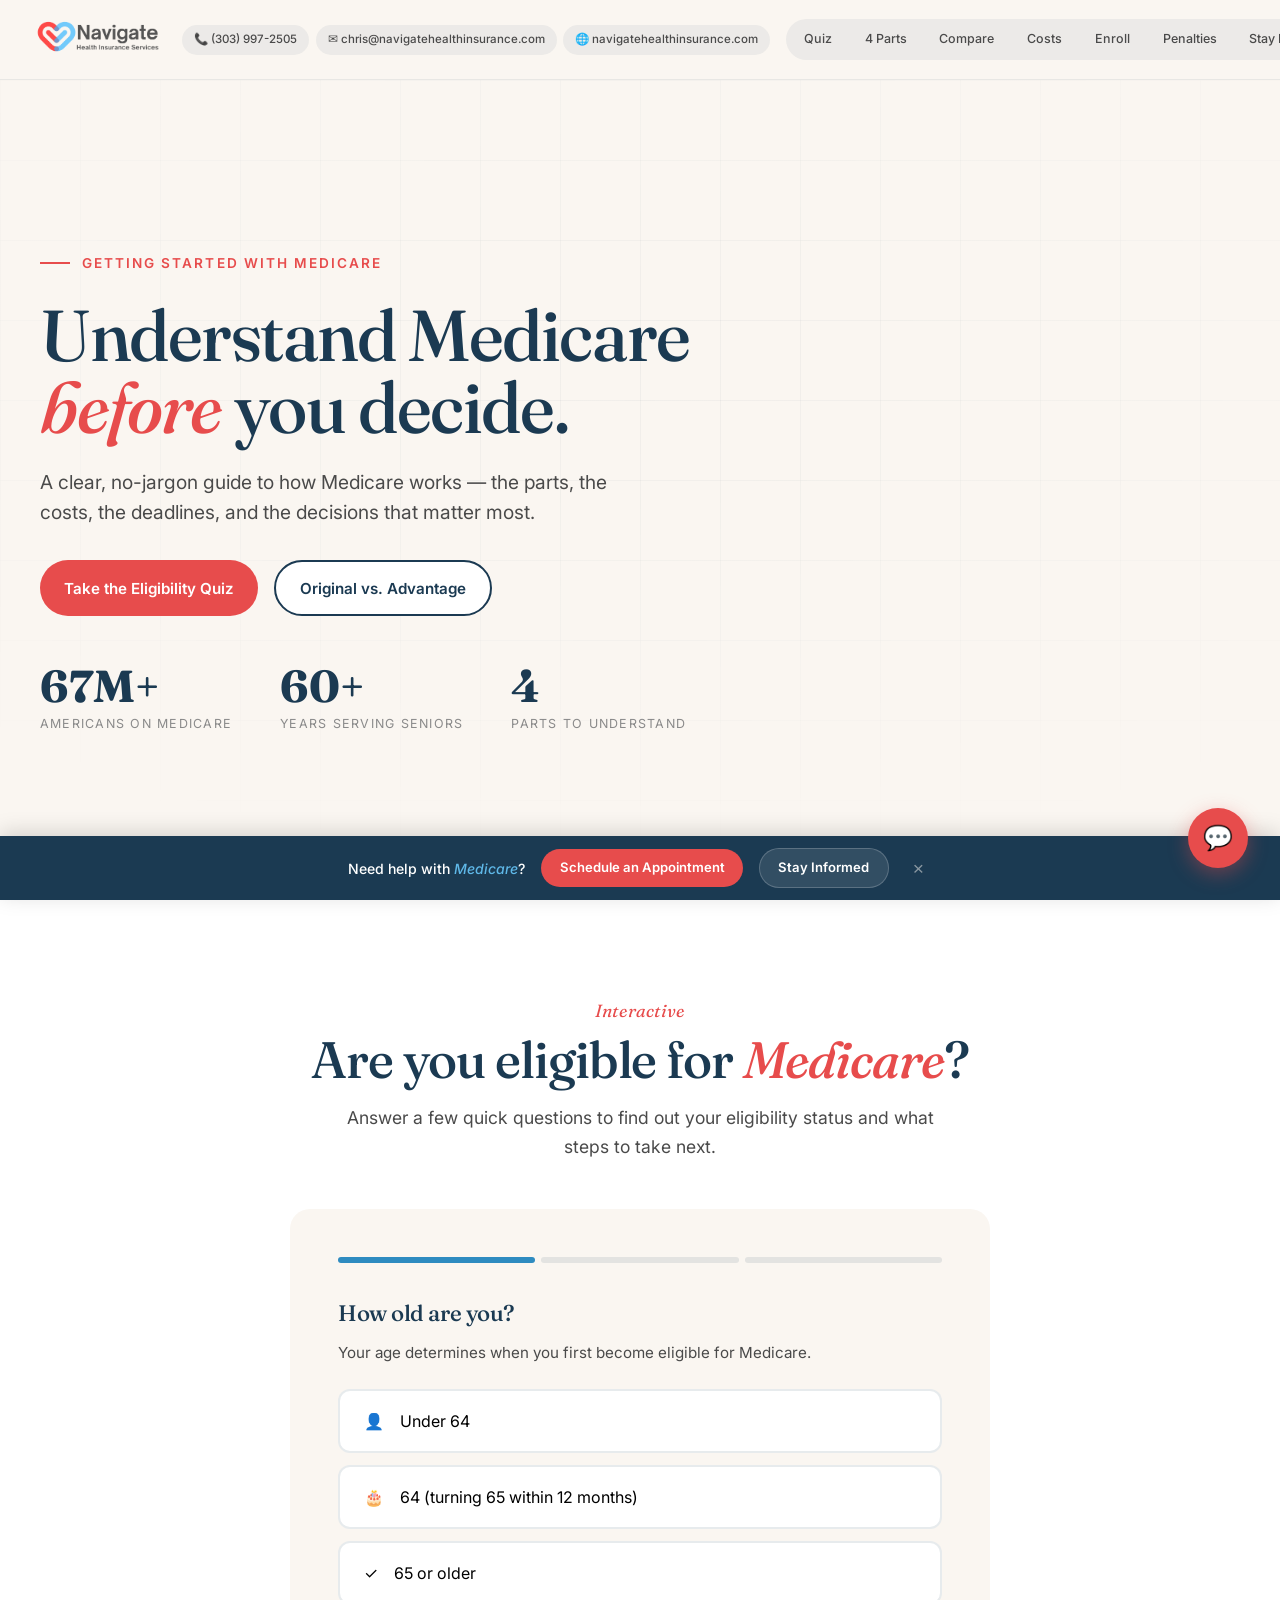
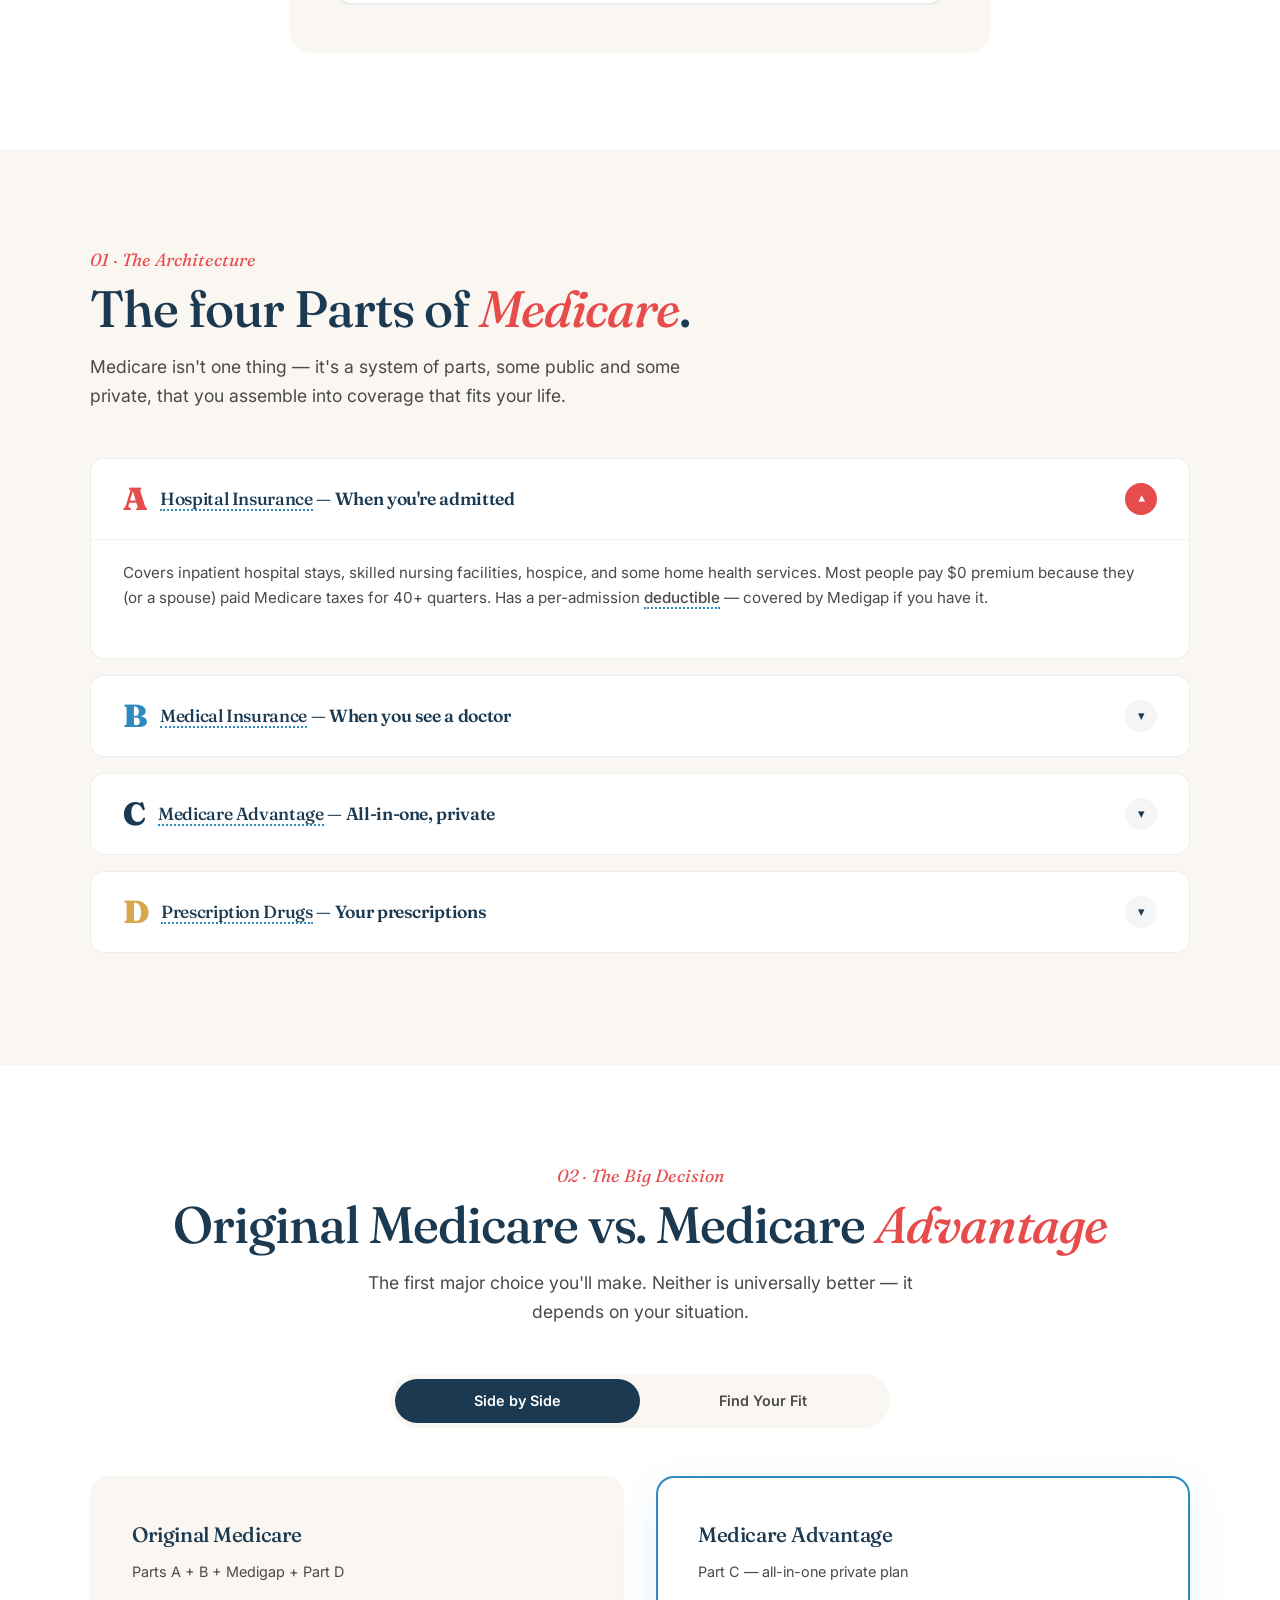
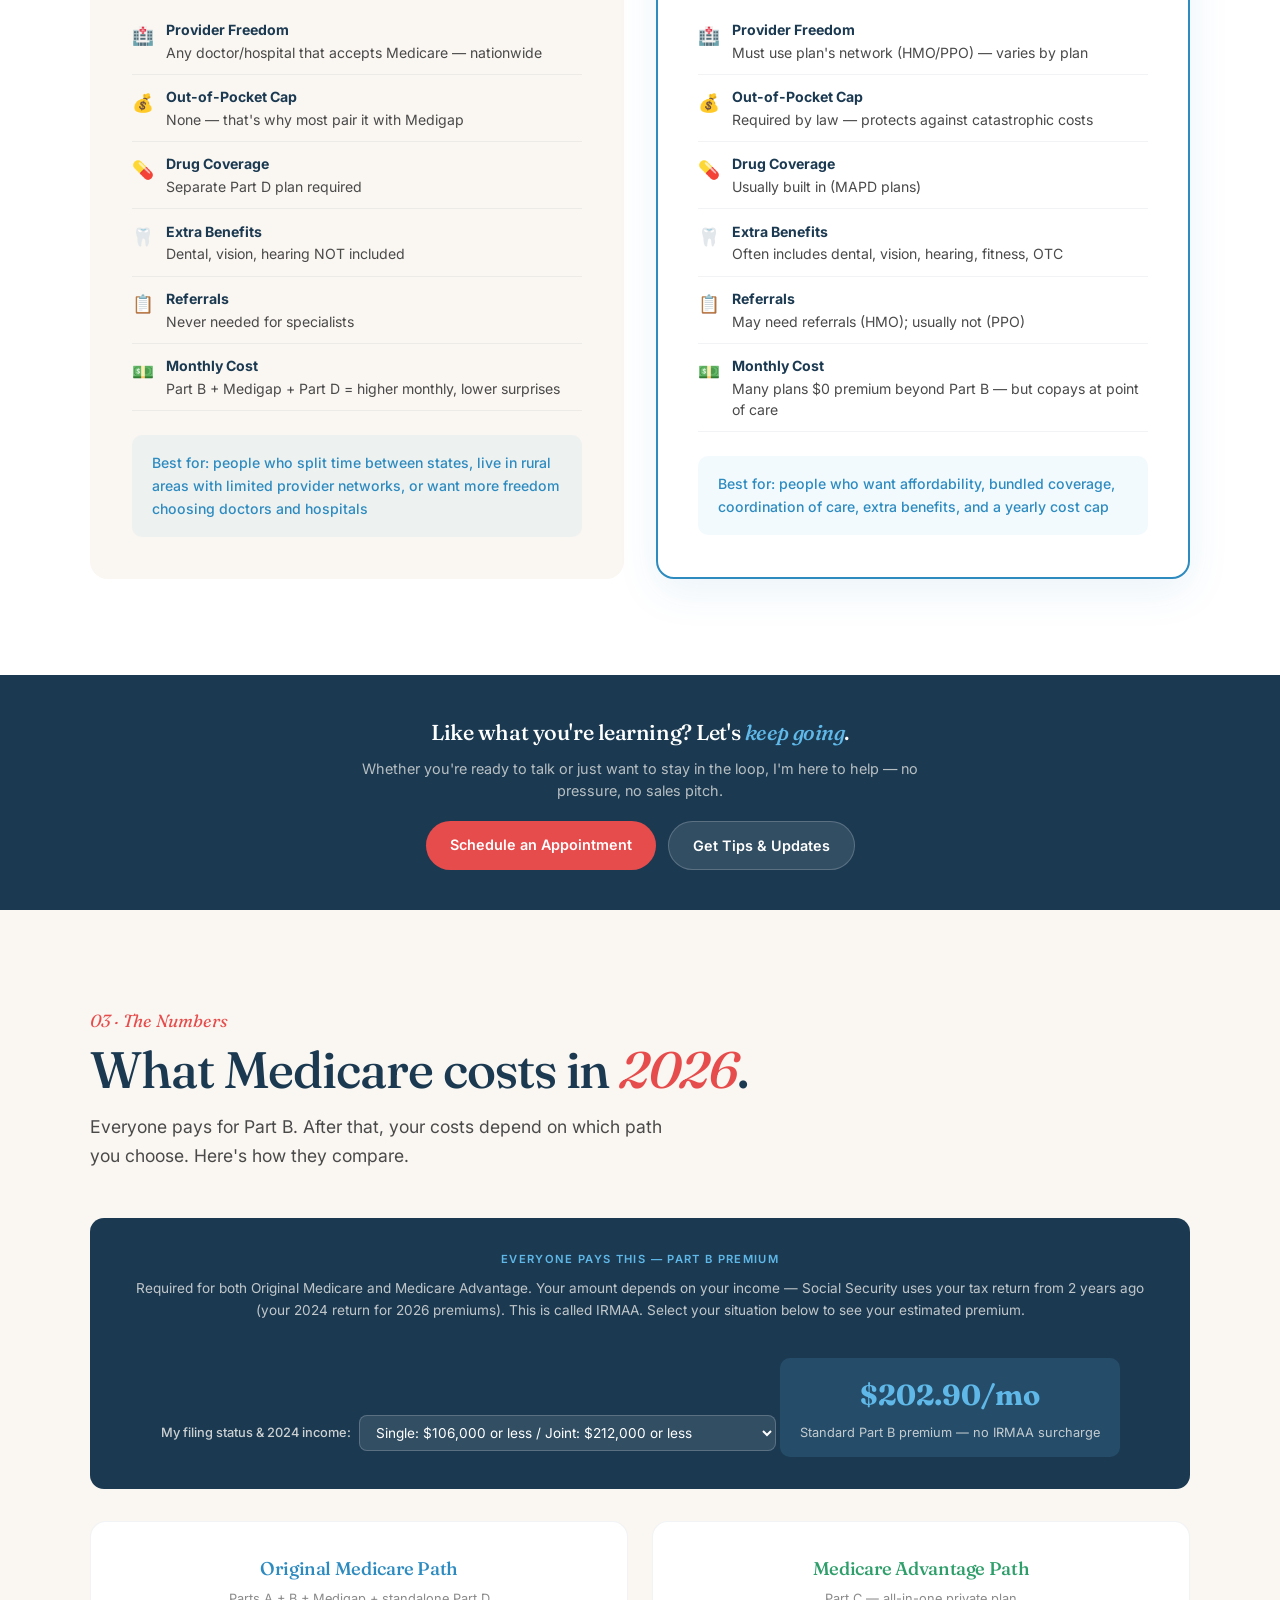
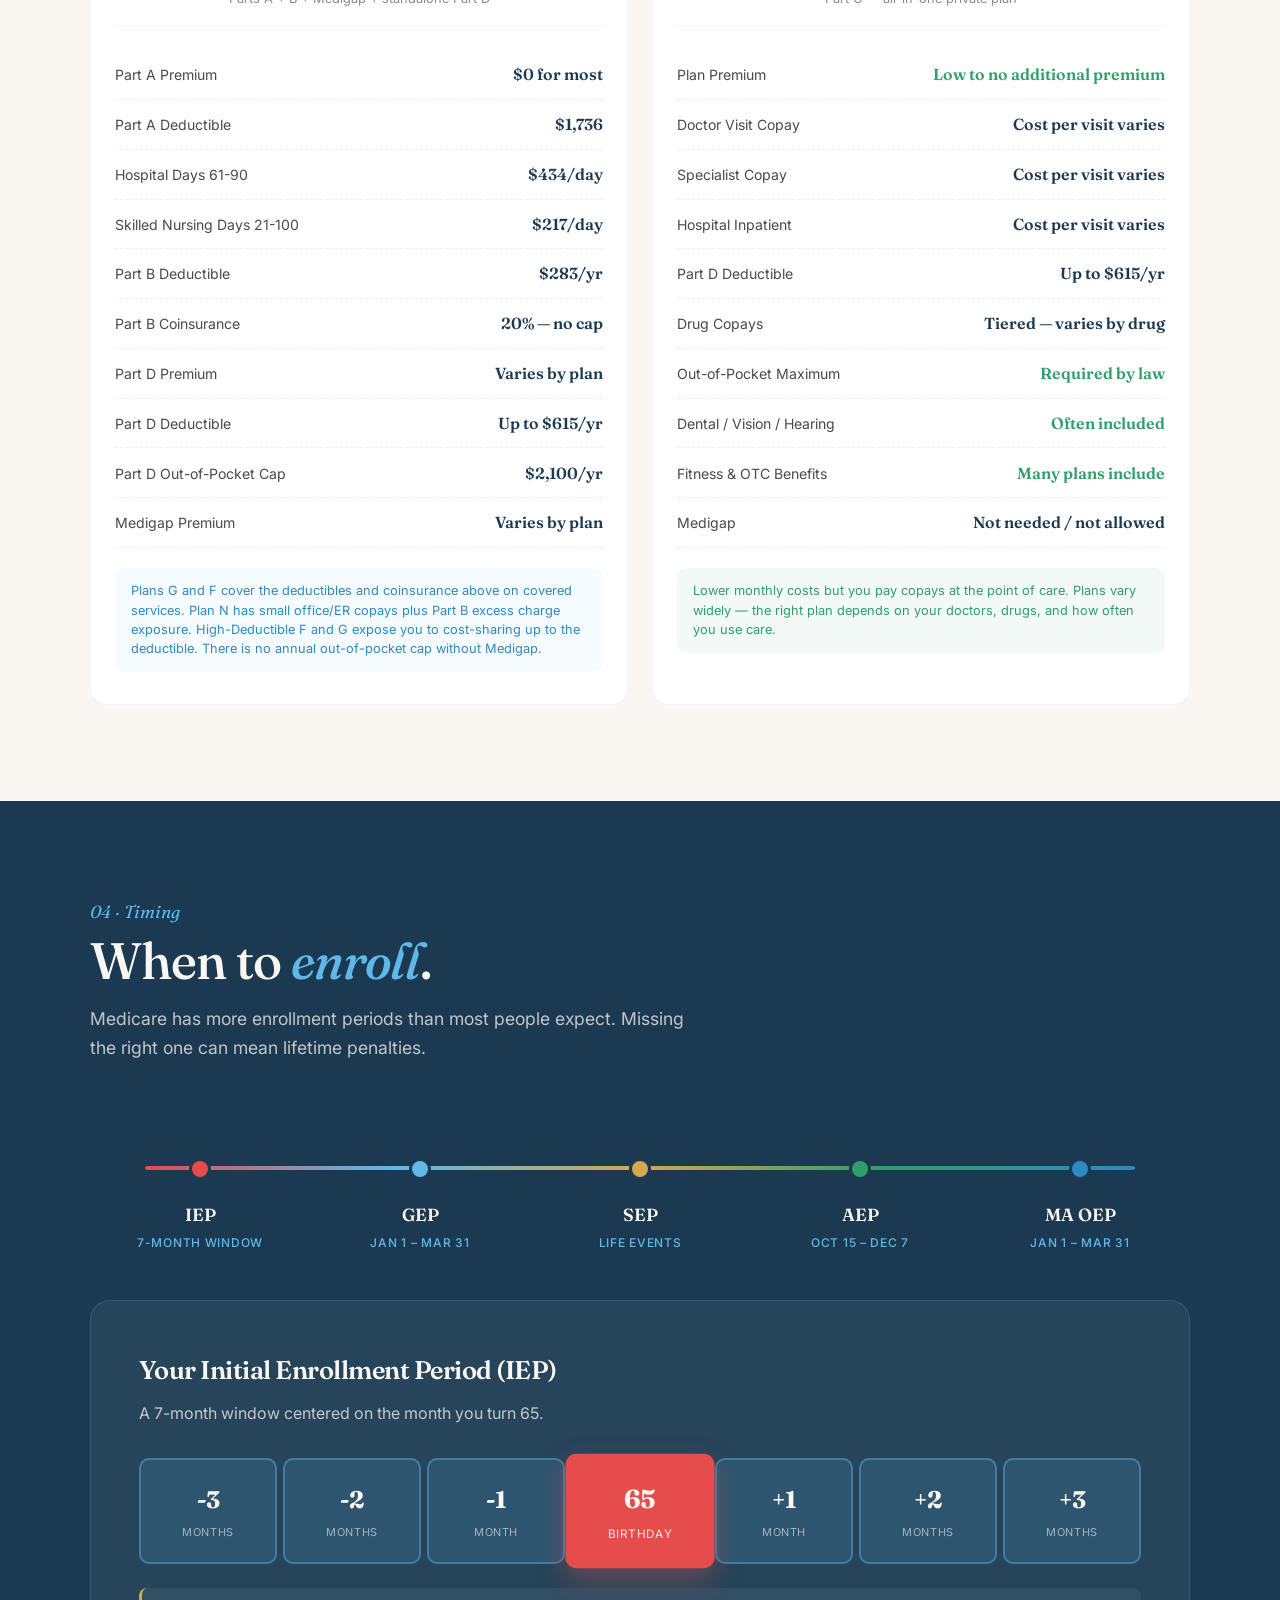
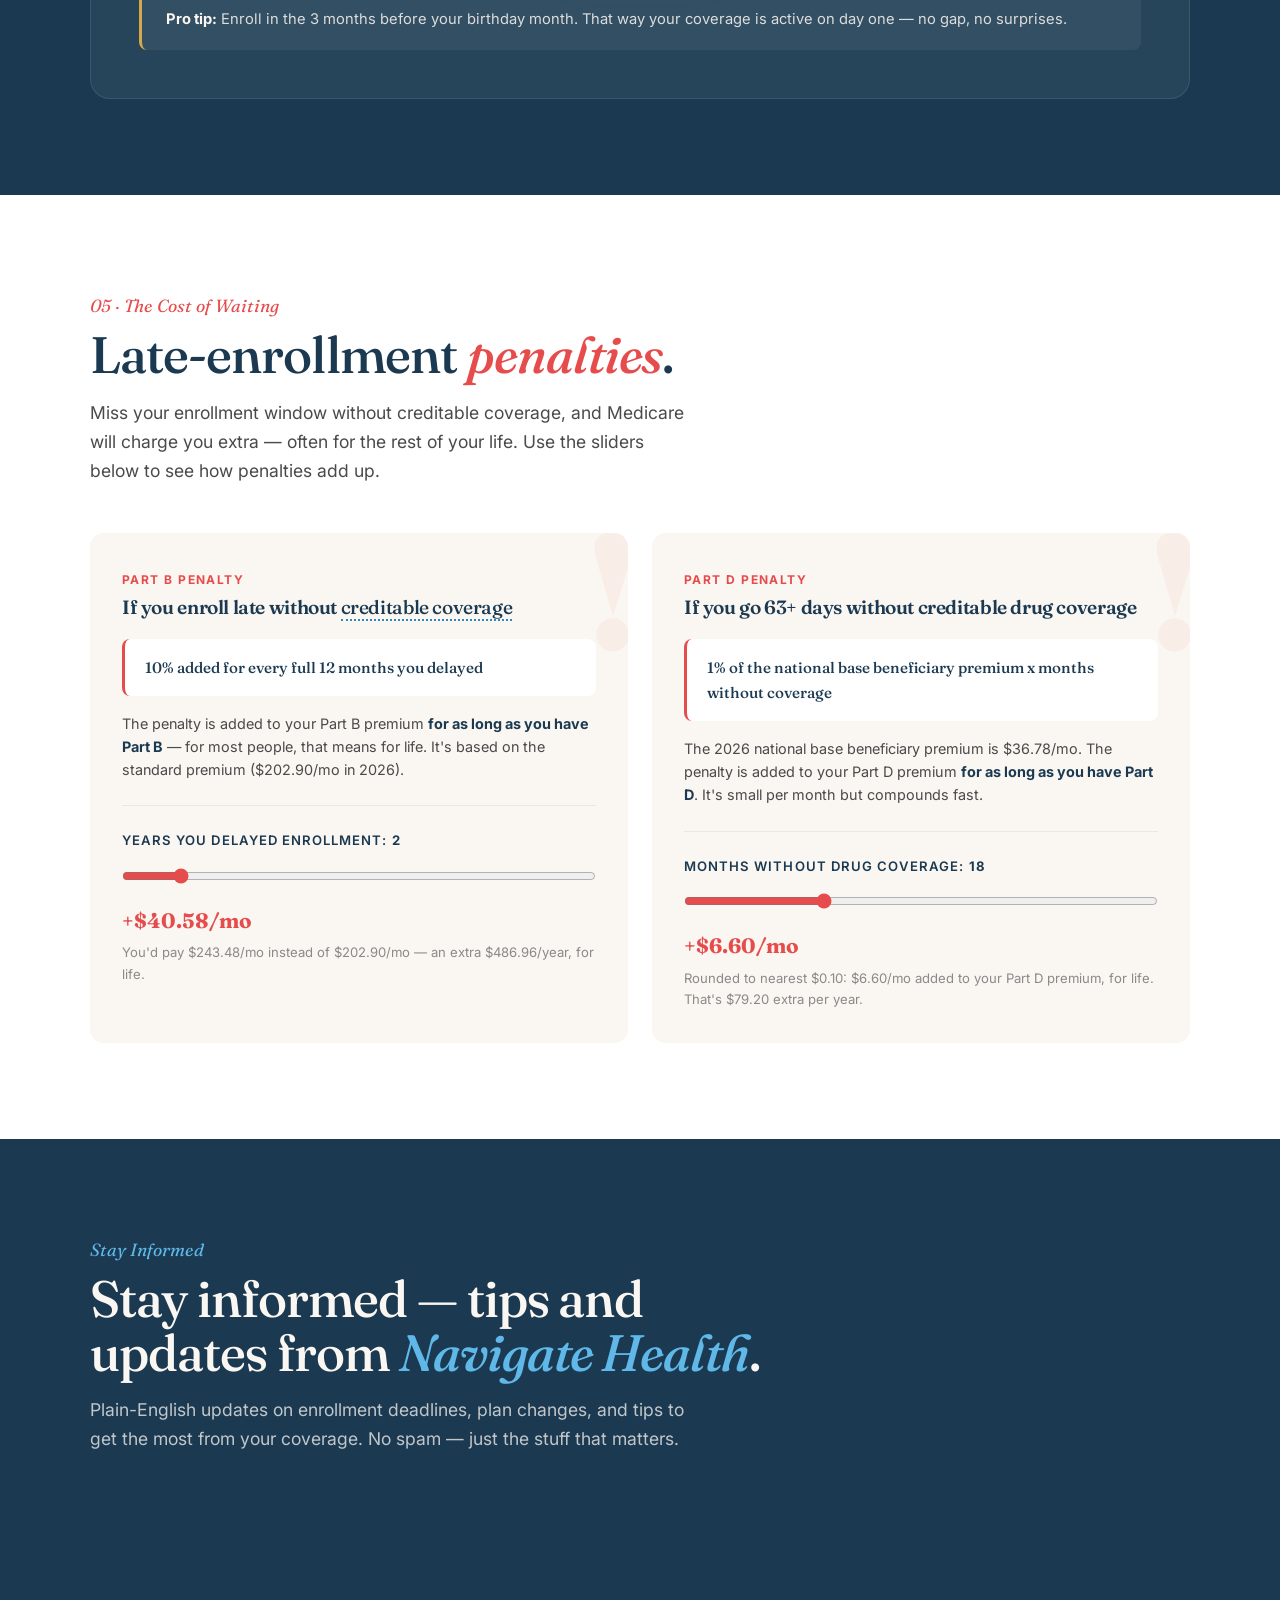
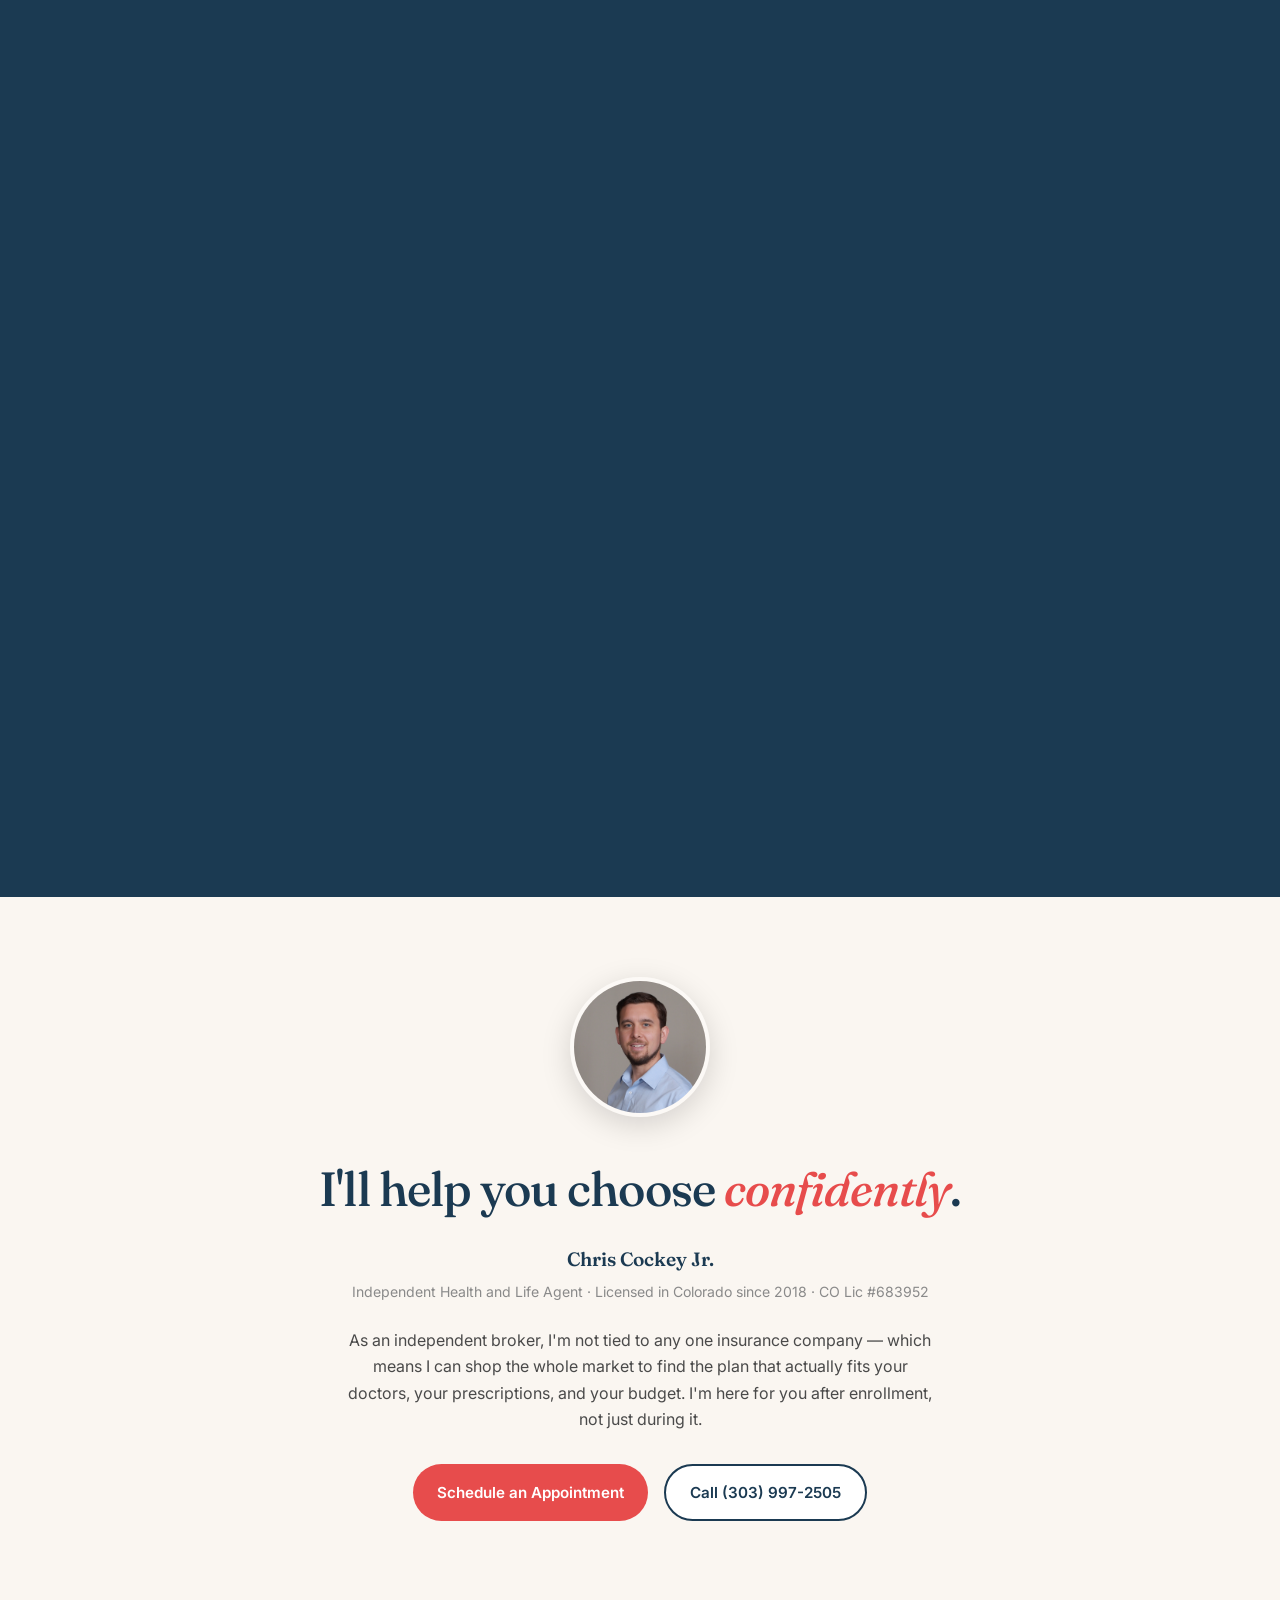
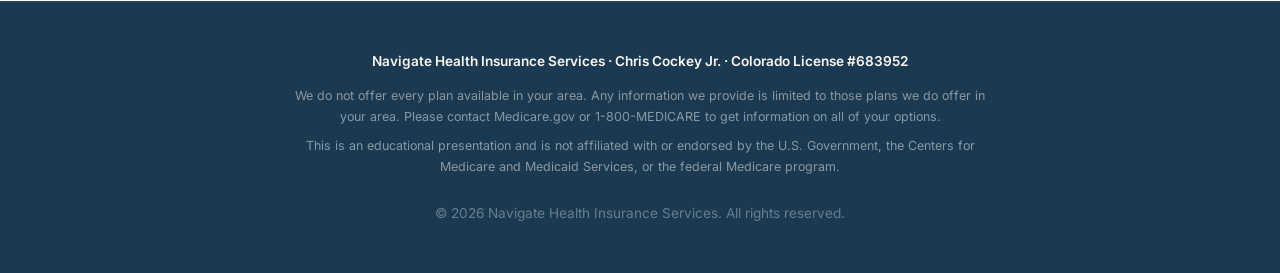
==== getting-started/index.html @ 01a77584 "Add getting started interactive guide spoke page" ====
<!DOCTYPE html>
<html lang="en">
<head>
<meta charset="UTF-8">
<meta name="viewport" content="width=device-width, initial-scale=1.0">
<title>Getting Started with Medicare — Navigate Health Insurance Services</title>
<meta name="description" content="Learn how Medicare works with interactive tools: eligibility quiz, Original Medicare vs. Medicare Advantage comparison, cost calculators, and enrollment timelines. Guidance from a licensed independent agent in Colorado.">
<meta name="keywords" content="Medicare, Medicare Advantage, Medigap, Medicare Supplement, Part A, Part B, Part C, Part D, Medicare eligibility, Medicare enrollment, Medicare costs 2026, IRMAA, Medicare penalty, independent Medicare agent, Colorado Medicare, Navigate Health Insurance Services">
<meta name="author" content="Chris Cockey Jr., Navigate Health Insurance Services">
<meta name="robots" content="index, follow">
<link rel="canonical" href="https://learn.navigatehealthinsurance.com/getting-started/">

<!-- Open Graph (Facebook, LinkedIn) -->
<meta property="og:type" content="website">
<meta property="og:title" content="Getting Started with Medicare — Navigate Health Insurance Services">
<meta property="og:description" content="Interactive Medicare guide with eligibility quiz, cost calculators, and side-by-side plan comparisons. Help from a licensed independent agent.">
<meta property="og:url" content="https://learn.navigatehealthinsurance.com/getting-started/">
<meta property="og:site_name" content="Navigate Health Insurance Services">
<meta property="og:locale" content="en_US">

<!-- Twitter Card -->
<meta name="twitter:card" content="summary_large_image">
<meta name="twitter:title" content="Getting Started with Medicare — Navigate Health Insurance Services">
<meta name="twitter:description" content="Interactive Medicare guide with eligibility quiz, cost calculators, and side-by-side plan comparisons. Help from a licensed independent agent.">

<!-- Structured Data (JSON-LD) -->
<script type="application/ld+json">
{
  "@context": "https://schema.org",
  "@type": "WebPage",
  "name": "Getting Started with Medicare",
  "description": "Interactive Medicare educational guide with eligibility quiz, cost calculators, Original Medicare vs. Medicare Advantage comparison, and enrollment timelines.",
  "url": "https://learn.navigatehealthinsurance.com/getting-started/",
  "publisher": {
    "@type": "InsuranceAgency",
    "name": "Navigate Health Insurance Services",
    "telephone": "+1-303-997-2505",
    "email": "chris@navigatehealthinsurance.com",
    "url": "https://www.navigatehealthinsurance.com",
    "address": {
      "@type": "PostalAddress",
      "addressRegion": "CO",
      "addressCountry": "US"
    },
    "founder": {
      "@type": "Person",
      "name": "Chris Cockey Jr.",
      "jobTitle": "Independent Health and Life Insurance Agent"
    },
    "areaServed": ["Colorado", "California", "Nevada", "Kansas"]
  },
  "mainEntity": {
    "@type": "FAQPage",
    "mainEntity": [
      {
        "@type": "Question",
        "name": "Am I eligible for Medicare?",
        "acceptedAnswer": {
          "@type": "Answer",
          "text": "Most people become eligible for Medicare at age 65. You may qualify earlier if you receive Social Security Disability (SSDI) for 24+ months, or have been diagnosed with End-Stage Renal Disease (ESRD) or ALS."
        }
      },
      {
        "@type": "Question",
        "name": "What is the difference between Original Medicare and Medicare Advantage?",
        "acceptedAnswer": {
          "@type": "Answer",
          "text": "Original Medicare (Parts A and B) is federal health insurance that lets you see any Medicare-accepting provider nationwide. Medicare Advantage (Part C) is a private all-in-one plan that typically includes drug coverage and extras like dental, vision, and hearing, but uses a provider network."
        }
      },
      {
        "@type": "Question",
        "name": "How much does Medicare cost in 2026?",
        "acceptedAnswer": {
          "@type": "Answer",
          "text": "The standard Part B premium is $202.90 per month in 2026, though higher earners pay more due to IRMAA. Part A is free for most people. Medicare Advantage plans often have no additional premium beyond Part B."
        }
      },
      {
        "@type": "Question",
        "name": "When can I enroll in Medicare?",
        "acceptedAnswer": {
          "@type": "Answer",
          "text": "Your Initial Enrollment Period is a 7-month window around your 65th birthday. Other enrollment periods include the General Enrollment Period (January 1-March 31), Special Enrollment Periods triggered by life events, and the Annual Enrollment Period (October 15-December 7)."
        }
      }
    ]
  }
}
</script>
<link rel="preconnect" href="https://fonts.googleapis.com">
<link rel="preconnect" href="https://fonts.gstatic.com" crossorigin>
<link href="https://fonts.googleapis.com/css2?family=Fraunces:ital,opsz,wght@0,9..144,300;0,9..144,500;0,9..144,700;0,9..144,900;1,9..144,500&family=Inter:wght@300;400;500;600;700&display=swap" rel="stylesheet">
<style>
:root {
  --red: #E74C4C;
  --red-deep: #C93838;
  --blue: #5FB8E8;
  --blue-deep: #2E8BC0;
  --navy: #1B3A52;
  --cream: #FAF6F1;
  --paper: #FFFFFF;
  --ink: #1A1A1A;
  --ink-soft: #4A4A4A;
  --ink-faint: #8A8A8A;
  --accent-gold: #D4A84B;
  --grid: rgba(27, 58, 82, 0.08);
  --green: #2E9E6A;
}
* { margin: 0; padding: 0; box-sizing: border-box; }
html { scroll-behavior: smooth; }
body {
  font-family: 'Inter', -apple-system, sans-serif;
  color: var(--ink);
  background: var(--cream);
  line-height: 1.65;
  overflow-x: hidden;
}
h1, h2, h3, h4, .display { font-family: 'Fraunces', Georgia, serif; font-weight: 500; letter-spacing: -0.02em; }

nav {
  position: fixed; top: 0; left: 0; right: 0; z-index: 100;
  padding: 0.75rem 2rem;
  background: rgba(250, 246, 241, 0.95);
  backdrop-filter: blur(12px);
  -webkit-backdrop-filter: blur(12px);
  border-bottom: 1px solid rgba(27, 58, 82, 0.08);
  display: flex; justify-content: space-between; align-items: center;
  gap: 1rem;
}
nav .nav-left { display: flex; align-items: center; gap: 1rem; flex-shrink: 0; }
nav .nav-logo { height: 48px; width: auto; }
nav .nav-contact-info { display: flex; gap: 0.4rem; align-items: center; flex-wrap: wrap; }
nav .nav-contact-link { text-decoration: none; font-size: 0.72rem; color: var(--ink-soft); background: rgba(27,58,82,0.06); padding: 0.35rem 0.75rem; border-radius: 999px; transition: all 0.2s; white-space: nowrap; font-weight: 500; }
nav .nav-contact-link:hover { color: var(--navy); background: rgba(27,58,82,0.12); }
nav .cta-nav {
  background: var(--red); color: white; padding: 0.65rem 1.25rem;
  border-radius: 999px; text-decoration: none; font-weight: 600; font-size: 0.9rem;
  transition: all 0.3s; white-space: nowrap; flex-shrink: 0;
}
nav .cta-nav:hover { background: var(--red-deep); transform: translateY(-1px); box-shadow: 0 8px 20px rgba(231, 76, 76, 0.3); }
nav .pill-menu { display: flex; gap: 0.35rem; background: rgba(27,58,82,0.06); border-radius: 999px; padding: 4px; flex-shrink: 0; }
nav .pill-menu a { padding: 0.4rem 0.85rem; border-radius: 999px; text-decoration: none; font-size: 0.78rem; font-weight: 500; color: var(--ink-soft); transition: all 0.25s; white-space: nowrap; }
nav .pill-menu a:hover { background: rgba(27,58,82,0.08); color: var(--navy); }
nav .pill-menu a.pill-active { background: var(--navy); color: white; }
.copy-toast { position: fixed; top: 80px; left: 50%; transform: translateX(-50%); background: var(--navy); color: white; padding: 0.6rem 1.25rem; border-radius: 999px; font-size: 0.85rem; font-weight: 500; z-index: 200; opacity: 0; transition: opacity 0.3s; pointer-events: none; }
.copy-toast.show { opacity: 1; }
/* Headshot in CTA section */
.cta-headshot { text-align: center; margin-bottom: 1.5rem; }
.cta-headshot img { width: 140px; height: 140px; border-radius: 50%; object-fit: cover; border: 4px solid rgba(255,255,255,0.3); box-shadow: 0 8px 30px rgba(0,0,0,0.15); }
@media (max-width: 900px) {
  nav { flex-wrap: wrap; gap: 0.5rem; padding: 0.6rem 1rem; }
  nav .nav-logo { height: 36px; }
  nav .nav-contact-info { display: none; }
  nav .pill-menu { order: 3; width: 100%; overflow-x: auto; -webkit-overflow-scrolling: touch; scrollbar-width: none; }
  nav .pill-menu::-webkit-scrollbar { display: none; }
  nav .pill-menu a { font-size: 0.72rem; padding: 0.35rem 0.7rem; }
}

.hero {
  min-height: 100vh; padding: 9rem 2rem 4rem;
  position: relative; display: flex; align-items: center;
  background: var(--cream); overflow: hidden;
}
.hero::before {
  content: ''; position: absolute; inset: 0;
  background-image: linear-gradient(var(--grid) 1px, transparent 1px), linear-gradient(90deg, var(--grid) 1px, transparent 1px);
  background-size: 80px 80px; opacity: 0.6;
  mask-image: radial-gradient(ellipse 80% 60% at 50% 40%, black, transparent);
}
.hero-inner { max-width: 1200px; margin: 0 auto; width: 100%; position: relative; z-index: 1; }
.hero-eyebrow {
  display: inline-flex; align-items: center; gap: 0.75rem;
  font-size: 0.85rem; text-transform: uppercase; letter-spacing: 0.15em;
  color: var(--red); font-weight: 600; margin-bottom: 1.5rem;
}
.hero-eyebrow::before { content: ''; display: block; width: 30px; height: 2px; background: var(--red); }
.hero h1 { font-size: clamp(2.5rem, 6vw, 4.5rem); line-height: 1; margin-bottom: 1.5rem; color: var(--navy); }
.hero h1 em { font-style: italic; color: var(--red); font-weight: 500; }
.hero .subtitle { font-size: 1.2rem; color: var(--ink-soft); max-width: 600px; margin-bottom: 2rem; line-height: 1.6; }
.hero-ctas { display: flex; gap: 1rem; flex-wrap: wrap; }
.btn { display: inline-flex; align-items: center; gap: 0.5rem; padding: 0.85rem 1.5rem; border-radius: 999px; text-decoration: none; font-weight: 600; font-size: 0.95rem; transition: all 0.3s; border: none; cursor: pointer; font-family: inherit; }
.btn-primary { background: var(--red); color: white; }
.btn-primary:hover { background: var(--red-deep); transform: translateY(-1px); box-shadow: 0 8px 20px rgba(231, 76, 76, 0.3); }
.btn-secondary { background: white; color: var(--navy); border: 2px solid var(--navy); }
.btn-secondary:hover { background: var(--navy); color: white; }
.hero-stats { display: flex; gap: 3rem; margin-top: 3rem; flex-wrap: wrap; }
.hero-stat { text-align: left; }
.stat-number { font-family: 'Fraunces', serif; font-size: 2.8rem; font-weight: 700; color: var(--navy); line-height: 1; }
.stat-label { font-size: 0.78rem; color: var(--ink-faint); text-transform: uppercase; letter-spacing: 0.1em; margin-top: 0.3rem; }

section { padding: 6rem 2rem; position: relative; }
.container { max-width: 1100px; margin: 0 auto; }
.section-head { margin-bottom: 3rem; max-width: 700px; }
.section-num { font-family: 'Fraunces', serif; font-style: italic; color: var(--red); font-size: 1.1rem; margin-bottom: 0.5rem; display: block; }
.section-title { font-size: clamp(2rem, 4vw, 3.2rem); line-height: 1.05; color: var(--navy); margin-bottom: 1rem; }
.section-title em { color: var(--red); font-style: italic; }
.section-lead { font-size: 1.1rem; color: var(--ink-soft); max-width: 600px; }

.tooltip-term {
  border-bottom: 2px dotted var(--blue-deep); cursor: help; position: relative; font-weight: 500;
}
.tooltip-bubble {
  position: absolute; bottom: calc(100% + 10px); left: 50%;
  transform: translateX(-50%) scale(0.95);
  background: var(--navy); color: white;
  padding: 0.75rem 1rem; border-radius: 10px;
  font-size: 0.85rem; font-weight: 400; line-height: 1.45;
  width: max-content; max-width: 280px;
  opacity: 0; pointer-events: none;
  transition: opacity 0.25s, transform 0.25s;
  z-index: 50; box-shadow: 0 8px 24px rgba(27,58,82,0.25);
}
.tooltip-term:hover .tooltip-bubble,
.tooltip-term:focus .tooltip-bubble { opacity: 1; transform: translateX(-50%) scale(1); }

.quiz-section { background: white; }
.quiz-card {
  background: var(--cream); border-radius: 20px; padding: 3rem;
  max-width: 700px; margin: 0 auto;
}
.quiz-progress { display: flex; gap: 6px; margin-bottom: 2rem; }
.quiz-progress .dot { flex: 1; height: 6px; border-radius: 3px; background: rgba(27,58,82,0.1); transition: background 0.4s; }
.quiz-progress .dot.active { background: var(--blue-deep); }
.quiz-progress .dot.done { background: var(--green); }
.quiz-step { display: none; }
.quiz-step.active { display: block; }
.quiz-question { margin-bottom: 1.5rem; }
.quiz-question h3 { font-size: 1.4rem; color: var(--navy); margin-bottom: 0.5rem; }
.quiz-question p { color: var(--ink-soft); font-size: 0.95rem; }
.quiz-options { display: flex; flex-direction: column; gap: 0.75rem; }
.quiz-option {
  background: white; border: 2px solid rgba(27,58,82,0.1);
  border-radius: 12px; padding: 1.25rem 1.5rem;
  cursor: pointer; transition: all 0.25s;
  font-size: 1rem; text-align: left;
  display: flex; align-items: center; gap: 1rem;
  font-family: inherit;
}
.quiz-option:hover { border-color: var(--blue-deep); background: rgba(95,184,232,0.05); }
.quiz-option.selected { border-color: var(--blue-deep); background: rgba(95,184,232,0.12); font-weight: 600; }
.quiz-result { display: none; text-align: center; padding: 2rem 0; }
.quiz-result.visible { display: block; }
.quiz-result h3 { font-size: 1.5rem; color: var(--navy); margin-bottom: 1rem; }
.result-badge { display: inline-block; background: rgba(46,158,106,0.12); color: var(--green); padding: 0.5rem 1.25rem; border-radius: 999px; font-weight: 600; font-size: 0.95rem; margin-bottom: 1.5rem; }
.quiz-result p { color: var(--ink-soft); font-size: 1rem; line-height: 1.6; margin-bottom: 1.5rem; max-width: 520px; margin-left: auto; margin-right: auto; }
.quiz-result .hero-ctas { justify-content: center; }

.parts-section { background: var(--cream); }
.accordion-item { background: white; border-radius: 14px; border: 1px solid rgba(27,58,82,0.08); margin-bottom: 1rem; overflow: hidden; transition: box-shadow 0.3s; }
.accordion-item:hover { box-shadow: 0 4px 16px rgba(27,58,82,0.06); }
.accordion-header { padding: 1.5rem 2rem; cursor: pointer; display: flex; justify-content: space-between; align-items: center; gap: 1rem; user-select: none; }
.accordion-left { display: flex; align-items: center; gap: 0.75rem; }
.accordion-badge { font-family: 'Fraunces', serif; font-weight: 900; font-size: 2rem; line-height: 1; }
.accordion-badge.a-color { color: var(--red); }
.accordion-badge.b-color { color: var(--blue-deep); }
.accordion-badge.c-color { color: var(--navy); }
.accordion-badge.d-color { color: var(--accent-gold); }
.accordion-header h3 { font-size: 1.1rem; color: var(--navy); font-weight: 600; margin: 0; }
.accordion-chevron { width: 2rem; height: 2rem; border-radius: 50%; background: rgba(27,58,82,0.05); display: flex; align-items: center; justify-content: center; transition: transform 0.35s, background 0.3s; flex-shrink: 0; font-size: 0.8rem; color: var(--navy); }
.accordion-item.open .accordion-chevron { transform: rotate(180deg); background: var(--red); color: white; }
.accordion-content { max-height: 0; overflow: hidden; transition: max-height 0.45s cubic-bezier(0.4, 0, 0.2, 1); }
.accordion-item.open .accordion-content { max-height: 600px; }
.accordion-inner { padding: 0 2rem 2rem; border-top: 1px solid rgba(27,58,82,0.06); padding-top: 1.25rem; }
.accordion-inner p { color: var(--ink-soft); margin-bottom: 1rem; font-size: 0.95rem; }
.accordion-inner ul { list-style: none; }
.accordion-inner li { font-size: 0.92rem; color: var(--ink-soft); padding: 0.4rem 0 0.4rem 1.5rem; position: relative; line-height: 1.55; }
.accordion-inner li::before { content: '\2192'; position: absolute; left: 0; top: 0.4rem; color: var(--red); font-weight: 600; }

.comparison-section { background: white; }
.comparison-tabs { display: flex; background: var(--cream); border-radius: 999px; padding: 5px; max-width: 500px; margin: 0 auto 3rem; }
.comparison-tabs button { flex: 1; padding: 0.85rem 1.25rem; border: none; border-radius: 999px; background: transparent; cursor: pointer; font-weight: 600; font-size: 0.9rem; color: var(--ink-soft); transition: all 0.3s; font-family: inherit; }
.comparison-tabs button.active { background: var(--navy); color: white; }
.comparison-grid { display: grid; grid-template-columns: 1fr 1fr; gap: 2rem; }
.comp-card { background: var(--cream); border-radius: 18px; padding: 2.5rem; border: 2px solid transparent; transition: all 0.3s; }
.comp-card.highlight { border-color: var(--blue-deep); background: white; box-shadow: 0 12px 40px rgba(46,139,192,0.1); }
.comp-card h3 { font-size: 1.3rem; color: var(--navy); margin-bottom: 0.5rem; }
.comp-card .subtitle { color: var(--ink-soft); margin-bottom: 1.5rem; font-size: 0.9rem; }
.comp-feature { display: flex; align-items: flex-start; gap: 0.75rem; padding: 0.7rem 0; border-bottom: 1px solid rgba(27,58,82,0.06); }
.comp-feature:last-of-type { border-bottom: none; }
.comp-feature .icon { font-size: 1.1rem; flex-shrink: 0; margin-top: 0.1rem; }
.comp-feature .text { font-size: 0.88rem; color: var(--ink-soft); line-height: 1.5; }
.comp-feature .text strong { color: var(--navy); display: block; margin-bottom: 0.1rem; }
.comp-card .best-for { margin-top: 1.5rem; padding: 1rem 1.25rem; background: rgba(95,184,232,0.08); border-radius: 10px; font-size: 0.88rem; color: var(--blue-deep); font-weight: 500; }

/* Chooser Tool */
.chooser-card { background: white; border-radius: 18px; padding: 2.5rem 2rem; border: 1px solid rgba(27,58,82,0.08); max-width: 700px; margin: 0 auto; }
.chooser-card h3 { font-family: 'Fraunces', serif; font-size: 1.4rem; color: var(--navy); margin-bottom: 0.35rem; text-align: center; }
.chooser-card .chooser-subtitle { text-align: center; color: var(--ink-faint); font-size: 0.9rem; margin-bottom: 2rem; }
.chooser-q { margin-bottom: 1.5rem; }
.chooser-q-label { font-weight: 600; color: var(--navy); font-size: 0.95rem; margin-bottom: 0.65rem; }
.chooser-options { display: flex; gap: 0.75rem; }
.chooser-btn { flex: 1; padding: 0.85rem 1rem; border: 2px solid rgba(27,58,82,0.12); border-radius: 12px; background: white; cursor: pointer; font-family: inherit; font-size: 0.85rem; font-weight: 500; color: var(--ink-soft); transition: all 0.25s; text-align: center; line-height: 1.35; }
.chooser-btn:hover { border-color: var(--blue); background: rgba(95,184,232,0.04); }
.chooser-btn.sel-original { border-color: var(--blue-deep); background: rgba(95,184,232,0.1); color: var(--blue-deep); }
.chooser-btn.sel-advantage { border-color: var(--green); background: rgba(46,158,106,0.08); color: var(--green); }
.chooser-btn.sel-either { border-color: var(--accent-gold); background: rgba(212,168,75,0.08); color: #9A7A28; }
.chooser-scoreboard { display: flex; justify-content: center; gap: 2rem; margin: 2rem 0 1.25rem; padding: 1.25rem; background: var(--cream); border-radius: 14px; }
.score-col { text-align: center; }
.score-col .score-label { font-size: 0.7rem; text-transform: uppercase; letter-spacing: 0.1em; color: var(--ink-faint); font-weight: 600; margin-bottom: 0.25rem; }
.score-col .score-num { font-family: 'Fraunces', serif; font-size: 1.8rem; font-weight: 700; line-height: 1; }
.score-col .score-num.orig-color { color: var(--blue-deep); }
.score-col .score-num.adv-color { color: var(--green); }
.chooser-result { text-align: center; padding: 1.25rem; border-radius: 14px; font-weight: 500; font-size: 0.95rem; line-height: 1.5; display: none; }
.chooser-result.visible { display: block; }
.chooser-result.lean-original { background: rgba(95,184,232,0.1); color: var(--blue-deep); }
.chooser-result.lean-advantage { background: rgba(46,158,106,0.08); color: var(--green); }
.chooser-result.lean-toss { background: rgba(212,168,75,0.1); color: #9A7A28; }
.chooser-reset { display: block; margin: 1.25rem auto 0; padding: 0.65rem 1.5rem; border: none; border-radius: 999px; background: var(--cream); color: var(--ink-soft); font-weight: 600; font-size: 0.85rem; cursor: pointer; font-family: inherit; transition: background 0.2s; }
.chooser-reset:hover { background: rgba(27,58,82,0.1); }
@media (max-width: 600px) {
  .chooser-options { flex-direction: column; }
  .chooser-scoreboard { gap: 1.25rem; }
  .chooser-card { padding: 1.75rem 1.25rem; }
}

.costs-section { background: var(--cream); }
/* Shared cost banner */
.cost-shared { background: var(--navy); border-radius: 14px; padding: 2rem 2rem; margin-bottom: 2rem; text-align: center; color: white; }
.cost-shared .shared-label { font-size: 0.7rem; text-transform: uppercase; letter-spacing: 0.12em; color: var(--blue); font-weight: 600; margin-bottom: 0.5rem; }
.cost-shared .shared-value { font-family: 'Fraunces', serif; font-size: 2.4rem; font-weight: 700; line-height: 1; margin-bottom: 0.4rem; }
.cost-shared .shared-detail { font-size: 0.85rem; color: rgba(250,246,241,0.75); margin-bottom: 1.25rem; }
.irmaa-calc { display: inline-flex; flex-wrap: wrap; gap: 0.5rem; justify-content: center; align-items: center; margin-top: 0.75rem; }
.irmaa-calc label { font-size: 0.8rem; color: rgba(250,246,241,0.8); font-weight: 500; }
.irmaa-calc select { padding: 0.5rem 0.75rem; border-radius: 8px; border: 1px solid rgba(255,255,255,0.2); background: rgba(255,255,255,0.1); color: white; font-size: 0.85rem; font-family: inherit; cursor: pointer; appearance: auto; }
.irmaa-calc select option { background: var(--navy); color: white; }
.irmaa-result { margin-top: 1rem; padding: 0.85rem 1.25rem; border-radius: 10px; background: rgba(95,184,232,0.15); display: inline-block; }
.irmaa-result .irmaa-amount { font-family: 'Fraunces', serif; font-size: 1.8rem; font-weight: 700; color: var(--blue); }
.irmaa-result .irmaa-desc { font-size: 0.8rem; color: rgba(250,246,241,0.75); margin-top: 0.2rem; }
/* Two-path cost columns */
.cost-paths { display: grid; grid-template-columns: 1fr 1fr; gap: 1.5rem; margin-top: 1.5rem; }
.cost-path { background: white; border-radius: 16px; padding: 2rem 1.5rem; border: 1px solid rgba(27,58,82,0.06); }
.cost-path-header { text-align: center; margin-bottom: 1.5rem; padding-bottom: 1rem; border-bottom: 1px solid rgba(27,58,82,0.06); }
.cost-path-header h3 { font-family: 'Fraunces', serif; font-size: 1.15rem; color: var(--navy); margin-bottom: 0.25rem; }
.cost-path-header .path-subtitle { font-size: 0.8rem; color: var(--ink-faint); }
.cost-line { display: flex; justify-content: space-between; align-items: baseline; padding: 0.7rem 0; border-bottom: 1px dashed rgba(27,58,82,0.08); }
.cost-line:last-child { border-bottom: none; }
.cost-line .cl-name { font-size: 0.88rem; color: var(--ink-soft); }
.cost-line .cl-value { font-family: 'Fraunces', serif; font-weight: 600; font-size: 1rem; color: var(--navy); white-space: nowrap; }
.cost-line .cl-value.green { color: var(--green); }
.cost-path-note { margin-top: 1.25rem; padding: 0.85rem 1rem; background: rgba(95,184,232,0.06); border-radius: 10px; font-size: 0.8rem; color: var(--blue-deep); line-height: 1.5; }
.cost-path.path-advantage .cost-path-note { background: rgba(46,158,106,0.06); color: var(--green); }
.cost-path.path-advantage .cost-path-header h3 { color: var(--green); }
.cost-path.path-original .cost-path-header h3 { color: var(--blue-deep); }

.timeline-section { background: var(--navy); color: var(--cream); }
.timeline-section .section-num { color: var(--blue); }
.timeline-section .section-title { color: var(--cream); }
.timeline-section .section-title em { color: var(--blue); }
.timeline-section .section-lead { color: rgba(250,246,241,0.75); }
.enrollment-timeline {
  display: flex; justify-content: space-between; align-items: flex-start;
  position: relative; margin-top: 3rem; padding: 3rem 0 0;
}
.enrollment-timeline::before {
  content: ''; position: absolute; top: 3.5rem;
  left: 5%; right: 5%; height: 4px;
  background: linear-gradient(90deg, var(--red), var(--blue), var(--accent-gold), var(--green), var(--blue-deep));
  border-radius: 2px;
}
.ep-node {
  position: relative; text-align: center; flex: 1;
  padding: 0 0.75rem; cursor: pointer; z-index: 2;
}
.ep-dot {
  width: 22px; height: 22px; border-radius: 50%;
  margin: 0 auto 1.25rem; position: relative;
  border: 3px solid var(--navy);
  transition: transform 0.3s, box-shadow 0.3s;
}
.ep-node:nth-child(1) .ep-dot { background: var(--red); }
.ep-node:nth-child(2) .ep-dot { background: var(--blue); }
.ep-node:nth-child(3) .ep-dot { background: var(--accent-gold); }
.ep-node:nth-child(4) .ep-dot { background: var(--green); }
.ep-node:nth-child(5) .ep-dot { background: var(--blue-deep); }
.ep-node:hover .ep-dot { transform: scale(1.4); box-shadow: 0 0 0 8px rgba(255,255,255,0.15); }
.ep-name { font-family: 'Fraunces', serif; font-size: 1.1rem; color: var(--cream); font-weight: 600; margin-bottom: 0.25rem; }
.ep-dates { font-size: 0.75rem; color: var(--blue); font-weight: 500; text-transform: uppercase; letter-spacing: 0.06em; }
.ep-popup {
  position: absolute; top: calc(100% + 1.25rem); left: 50%;
  transform: translateX(-50%) translateY(8px);
  background: rgba(255,255,255,0.1); backdrop-filter: blur(12px);
  border: 1px solid rgba(255,255,255,0.15);
  border-radius: 14px; padding: 1.5rem;
  width: 260px; text-align: left;
  opacity: 0; pointer-events: none;
  transition: opacity 0.3s, transform 0.3s;
  z-index: 10;
}
.ep-node:hover .ep-popup { opacity: 1; pointer-events: auto; transform: translateX(-50%) translateY(0); }
.ep-popup h4 { font-family: 'Fraunces', serif; font-size: 1rem; color: var(--cream); margin-bottom: 0.5rem; font-weight: 600; }
.ep-popup p { color: rgba(250,246,241,0.8); font-size: 0.85rem; line-height: 1.5; margin: 0; }

.iep-container { background: rgba(255,255,255,0.05); border: 1px solid rgba(255,255,255,0.1); border-radius: 20px; padding: 3rem; margin-top: 3rem; }
.iep-title { font-family: 'Fraunces', serif; font-size: 1.6rem; color: var(--cream); margin-bottom: 0.5rem; font-weight: 600; }
.iep-subtitle { color: rgba(250,246,241,0.75); margin-bottom: 2rem; font-size: 1rem; }
.iep-window { display: grid; grid-template-columns: repeat(7, 1fr); gap: 6px; margin-bottom: 1.5rem; }
.iep-month { padding: 1.25rem 0.5rem; text-align: center; border-radius: 10px; background: rgba(255,255,255,0.05); border: 2px solid rgba(255,255,255,0.12); transition: all 0.3s; }
.iep-month.before { background: rgba(95,184,232,0.15); border-color: rgba(95,184,232,0.4); }
.iep-month.birthday { background: var(--red); color: white; border-color: var(--red); transform: scale(1.08); box-shadow: 0 10px 25px rgba(231,76,76,0.35); z-index: 2; position: relative; }
.iep-month.after { background: rgba(95,184,232,0.15); border-color: rgba(95,184,232,0.4); }
.iep-month .num { font-family: 'Fraunces', serif; font-size: 1.5rem; font-weight: 700; display: block; color: var(--cream); }
.iep-month .lbl { font-size: 0.68rem; text-transform: uppercase; letter-spacing: 0.06em; color: rgba(250,246,241,0.6); margin-top: 0.25rem; display: block; }
.iep-month.birthday .lbl { color: rgba(255,255,255,0.85); }
.iep-tip { margin-top: 1.5rem; padding: 1.25rem 1.5rem; background: rgba(255,255,255,0.06); border-left: 3px solid var(--accent-gold); border-radius: 8px; color: rgba(250,246,241,0.85); font-size: 0.92rem; line-height: 1.55; }
.iep-tip strong { color: var(--cream); }

.penalties-section { background: white; }
.penalty-grid { display: grid; grid-template-columns: repeat(auto-fit, minmax(300px, 1fr)); gap: 1.5rem; margin-top: 2.5rem; }
.penalty-card { background: var(--cream); border-radius: 14px; padding: 2rem; position: relative; overflow: hidden; }
.penalty-card::after { content: '!'; position: absolute; top: -20px; right: -10px; font-family: 'Fraunces', serif; font-weight: 900; font-size: 10rem; line-height: 1; color: rgba(231,76,76,0.05); pointer-events: none; }
.penalty-label { font-size: 0.75rem; text-transform: uppercase; letter-spacing: 0.12em; color: var(--red); font-weight: 700; margin-bottom: 0.5rem; }
.penalty-card h4 { font-family: 'Fraunces', serif; font-size: 1.2rem; color: var(--navy); margin-bottom: 0.75rem; font-weight: 600; }
.penalty-formula { background: white; padding: 1rem 1.25rem; border-radius: 8px; font-family: 'Fraunces', serif; font-weight: 500; color: var(--navy); margin: 1rem 0; font-size: 0.95rem; border-left: 3px solid var(--red); }
.penalty-card p { font-size: 0.9rem; color: var(--ink-soft); line-height: 1.6; position: relative; z-index: 1; }
.penalty-card p strong { color: var(--navy); }
.penalty-calc { margin-top: 1.5rem; padding-top: 1.5rem; border-top: 1px solid rgba(27,58,82,0.08); position: relative; z-index: 1; }
.penalty-calc label { display: block; font-size: 0.82rem; font-weight: 600; color: var(--navy); margin-bottom: 0.5rem; text-transform: uppercase; letter-spacing: 0.08em; }
.penalty-calc input[type="range"] { width: 100%; margin: 0.5rem 0; accent-color: var(--red); }
.penalty-calc .calc-result { margin-top: 0.75rem; font-family: 'Fraunces', serif; font-size: 1.3rem; color: var(--red); font-weight: 700; }
.penalty-calc .calc-detail { font-size: 0.82rem; color: var(--ink-faint); margin-top: 0.25rem; }

.newsletter-section { background: var(--navy); color: var(--cream); }
.newsletter-section .section-num { color: var(--blue); }
.newsletter-section .section-title { color: var(--cream); }
.newsletter-section .section-title em { color: var(--blue); }
.newsletter-section .section-lead { color: rgba(250,246,241,0.75); }
.google-form-wrap { margin-top: 2rem; display: flex; justify-content: center; }
.google-form-wrap iframe { width: 100%; max-width: 640px; min-height: 900px; border: none; border-radius: 12px; }

.cta-section { background: var(--cream); text-align: center; padding: 5rem 2rem; }
.cta-section h2 { font-size: clamp(2rem, 4vw, 3rem); color: var(--navy); margin-bottom: 1rem; }
.cta-section h2 em { color: var(--red); font-style: italic; }
.cta-section .agent-name { font-family: 'Fraunces', serif; font-size: 1.2rem; color: var(--navy); font-weight: 600; margin-bottom: 0.25rem; }
.cta-section .agent-creds { font-size: 0.88rem; color: var(--ink-faint); margin-bottom: 1.5rem; }
.cta-section .pitch { max-width: 600px; margin: 0 auto 2rem; color: var(--ink-soft); font-size: 1rem; line-height: 1.65; }
.cta-buttons { display: flex; gap: 1rem; justify-content: center; flex-wrap: wrap; }

.floating-widget { position: fixed; bottom: 2rem; right: 2rem; z-index: 999; }
.floating-btn { width: 60px; height: 60px; border-radius: 50%; background: var(--red); color: white; border: none; font-size: 1.5rem; cursor: pointer; box-shadow: 0 6px 20px rgba(231,76,76,0.4); transition: all 0.3s; display: flex; align-items: center; justify-content: center; }
.floating-btn:hover { transform: scale(1.1); box-shadow: 0 8px 28px rgba(231,76,76,0.5); }
.floating-menu { position: absolute; bottom: calc(100% + 1rem); right: 0; background: white; border-radius: 16px; padding: 1.25rem; min-width: 260px; box-shadow: 0 16px 48px rgba(27,58,82,0.2); opacity: 0; pointer-events: none; transform: translateY(10px); transition: all 0.3s; }
.floating-menu.visible { opacity: 1; pointer-events: auto; transform: translateY(0); }
.floating-menu .fm-label { font-size: 0.7rem; color: var(--ink-faint); text-transform: uppercase; letter-spacing: 0.1em; padding: 0 0.75rem; margin-bottom: 0.5rem; font-weight: 600; }
.floating-menu a { display: flex; align-items: center; gap: 0.75rem; padding: 0.85rem 0.75rem; border-radius: 10px; text-decoration: none; color: var(--navy); font-weight: 500; font-size: 0.92rem; transition: background 0.2s; }
.floating-menu a:hover { background: rgba(27,58,82,0.05); }

footer { background: var(--navy); color: rgba(250,246,241,0.7); padding: 3rem 2rem; text-align: center; font-size: 0.85rem; line-height: 1.7; border-top: 1px solid rgba(255,255,255,0.08); }
footer .license { color: var(--cream); font-weight: 600; margin-bottom: 0.75rem; }
footer .disclaimer { max-width: 700px; margin: 0.5rem auto; font-size: 0.78rem; opacity: 0.7; }
footer .copyright { margin-top: 1.5rem; opacity: 0.5; }

.fade-up { opacity: 0; transform: translateY(20px); transition: opacity 0.7s, transform 0.7s; }
.fade-up.visible { opacity: 1; transform: translateY(0); }

/* Mid-page CTA banner */
.midpage-cta { background: var(--navy); padding: 2.5rem 2rem; text-align: center; }
.midpage-cta-inner { max-width: 600px; margin: 0 auto; }
.midpage-cta h3 { font-family: 'Fraunces', serif; color: white; font-size: 1.35rem; margin-bottom: 0.5rem; }
.midpage-cta h3 em { color: var(--blue); font-style: italic; }
.midpage-cta p { color: rgba(250,246,241,0.7); font-size: 0.9rem; margin-bottom: 1.25rem; line-height: 1.5; }
.midpage-cta .cta-buttons { display: flex; gap: 0.75rem; justify-content: center; flex-wrap: wrap; }
.midpage-cta .cta-buttons a { padding: 0.7rem 1.5rem; border-radius: 999px; text-decoration: none; font-weight: 600; font-size: 0.9rem; transition: all 0.3s; }
.midpage-cta .cta-primary { background: var(--red); color: white; }
.midpage-cta .cta-primary:hover { background: var(--red-deep); transform: translateY(-1px); }
.midpage-cta .cta-secondary { background: rgba(255,255,255,0.1); color: white; border: 1px solid rgba(255,255,255,0.2); }
.midpage-cta .cta-secondary:hover { background: rgba(255,255,255,0.18); }

/* Scroll-triggered bottom bar */
.scroll-bar { position: fixed; bottom: 0; left: 0; right: 0; z-index: 90; background: var(--navy); color: white; padding: 0.75rem 2rem; display: flex; align-items: center; justify-content: center; gap: 1rem; transform: translateY(100%); transition: transform 0.4s ease; box-shadow: 0 -4px 20px rgba(0,0,0,0.15); }
.scroll-bar.visible { transform: translateY(0); }
.scroll-bar.dismissed { display: none; }
.scroll-bar p { font-size: 0.88rem; font-weight: 500; margin: 0; }
.scroll-bar p em { color: var(--blue); font-style: italic; }
.scroll-bar .sb-cta { padding: 0.5rem 1.15rem; border-radius: 999px; text-decoration: none; font-weight: 600; font-size: 0.82rem; background: var(--red); color: white; white-space: nowrap; transition: background 0.2s; flex-shrink: 0; }
.scroll-bar .sb-cta:hover { background: var(--red-deep); }
.scroll-bar .sb-signup { padding: 0.5rem 1.15rem; border-radius: 999px; text-decoration: none; font-weight: 600; font-size: 0.82rem; background: rgba(255,255,255,0.1); color: white; border: 1px solid rgba(255,255,255,0.2); white-space: nowrap; transition: background 0.2s; flex-shrink: 0; }
.scroll-bar .sb-signup:hover { background: rgba(255,255,255,0.18); }
.scroll-bar .sb-close { background: none; border: none; color: rgba(250,246,241,0.5); font-size: 1.2rem; cursor: pointer; padding: 0.25rem 0.5rem; line-height: 1; transition: color 0.2s; flex-shrink: 0; }
.scroll-bar .sb-close:hover { color: white; }

@media (max-width: 900px) {
  .enrollment-timeline { flex-wrap: wrap; gap: 2rem; justify-content: center; }
  .enrollment-timeline::before { display: none; }
  .ep-node { flex: 0 0 auto; width: 30%; }
  .ep-popup { position: static; transform: none; opacity: 1; pointer-events: auto; width: auto; margin-top: 0.75rem; }
}
@media (max-width: 768px) {
  .hero-inner { padding-right: 0; }
  .hero-stats { gap: 1.5rem; }
  .stat-number { font-size: 2rem; }
  .comparison-grid { grid-template-columns: 1fr; }
  .iep-window { grid-template-columns: repeat(4, 1fr); }
  nav { padding: 0.75rem 1rem; }
  .floating-widget { bottom: 4rem; right: 1rem; }
  .quiz-card { padding: 1.5rem; }
  .cost-paths { grid-template-columns: 1fr; }
  section { padding: 4rem 1.25rem; }
  .ep-node { width: 45%; }
  .scroll-bar { padding: 0.6rem 1rem; gap: 0.6rem; flex-wrap: nowrap; }
  .scroll-bar p { font-size: 0.78rem; }
  .scroll-bar .sb-cta, .scroll-bar .sb-signup { font-size: 0.75rem; padding: 0.4rem 0.85rem; }
  .midpage-cta { padding: 2rem 1.25rem; }
}
</style>
</head>
<body>
<div class="copy-toast" id="copyToast">Phone number copied!</div>

<div class="scroll-bar" id="scrollBar">
  <p>Need help with <em>Medicare</em>?</p>
  <a href="https://calendly.com/navigate-insurance" target="_blank" rel="noopener" class="sb-cta">Schedule an Appointment</a>
  <a href="#newsletter" class="sb-signup" onclick="document.getElementById('scrollBar').classList.add('dismissed')">Stay Informed</a>
  <button type="button" class="sb-close" onclick="document.getElementById('scrollBar').classList.add('dismissed')" aria-label="Dismiss">&times;</button>
</div>

<nav>
  <div class="nav-left">
    <a href="https://navigatehealthinsurance.com" aria-label="Navigate Health Insurance Services — Home"><img src="[data-uri]" alt="Navigate Health Insurance Services" class="nav-logo"></a>
    <div class="nav-contact-info">
      <a href="tel:+13039972505" class="nav-contact-link" title="Click to copy phone number">&#x1F4DE; (303) 997-2505</a>
      <a href="mailto:chris@navigatehealthinsurance.com" class="nav-contact-link">&#x2709; chris@navigatehealthinsurance.com</a>
      <a href="https://www.navigatehealthinsurance.com" target="_blank" rel="noopener" class="nav-contact-link">&#x1F310; navigatehealthinsurance.com</a>
    </div>
  </div>
  <div class="pill-menu">
    <a href="#quiz">Quiz</a>
    <a href="#parts">4 Parts</a>
    <a href="#compare">Compare</a>
    <a href="#costs">Costs</a>
    <a href="#enrollment">Enroll</a>
    <a href="#penalties">Penalties</a>
    <a href="#newsletter">Stay Informed</a>
    <a href="#connect">Contact</a>
  </div>
  <a href="https://calendly.com/navigate-insurance" target="_blank" rel="noopener" class="cta-nav">Schedule a Call</a>
</nav>

<main>

<section class="hero">
  <div class="hero-inner">
    <div class="hero-eyebrow">Getting Started with Medicare</div>
    <h1>Understand Medicare<br><em>before</em> you decide.</h1>
    <p class="subtitle">A clear, no-jargon guide to how Medicare works — the parts, the costs, the deadlines, and the decisions that matter most.</p>
    <div class="hero-ctas">
      <a href="#quiz" class="btn btn-primary">Take the Eligibility Quiz</a>
      <a href="#compare" class="btn btn-secondary">Original vs. Advantage</a>
    </div>
    <div class="hero-stats">
      <div class="hero-stat">
        <div class="stat-number" id="counter1">67M+</div>
        <div class="stat-label">Americans on Medicare</div>
      </div>
      <div class="hero-stat">
        <div class="stat-number">60+</div>
        <div class="stat-label">Years Serving Seniors</div>
      </div>
      <div class="hero-stat">
        <div class="stat-number">4</div>
        <div class="stat-label">Parts to Understand</div>
      </div>
    </div>
  </div>
</section>

<section class="quiz-section" id="quiz" aria-label="Medicare eligibility quiz">
  <div class="container">
    <div class="section-head" style="text-align:center;max-width:100%;">
      <span class="section-num">Interactive</span>
      <h2 class="section-title">Are you eligible for <em>Medicare</em>?</h2>
      <p class="section-lead" style="margin:0 auto;">Answer a few quick questions to find out your eligibility status and what steps to take next.</p>
    </div>
    <div class="quiz-card" id="quizCard">
      <div class="quiz-progress" id="quizProgress">
        <div class="dot active"></div>
        <div class="dot"></div>
        <div class="dot"></div>
      </div>
      <div class="quiz-step active" id="step1">
        <div class="quiz-question">
          <h3>How old are you?</h3>
          <p>Your age determines when you first become eligible for Medicare.</p>
        </div>
        <div class="quiz-options">
          <button type="button" class="quiz-option" onclick="quizSelect(1, 'under64')"><span class="icon">&#x1F464;</span> Under 64</button>
          <button type="button" class="quiz-option" onclick="quizSelect(1, '64')"><span class="icon">&#x1F382;</span> 64 (turning 65 within 12 months)</button>
          <button type="button" class="quiz-option" onclick="quizSelect(1, '65plus')"><span class="icon">&#x2713;</span> 65 or older</button>
        </div>
      </div>
      <div class="quiz-step" id="step2">
        <div class="quiz-question">
          <h3>Do you currently have health coverage?</h3>
          <p>This affects when you need to enroll and whether late penalties could apply.</p>
        </div>
        <div class="quiz-options">
          <button type="button" class="quiz-option" onclick="quizSelect(2, 'employer')"><span class="icon">&#x1F3E2;</span> Yes, through my employer (or spouse's employer)</button>
          <button type="button" class="quiz-option" onclick="quizSelect(2, 'medicare')"><span class="icon">&#x2695;</span> Yes, I already have Medicare</button>
          <button type="button" class="quiz-option" onclick="quizSelect(2, 'marketplace')"><span class="icon">&#x1F4CB;</span> Yes, through the ACA Marketplace</button>
          <button type="button" class="quiz-option" onclick="quizSelect(2, 'tricare')"><span class="icon">&#x2605;</span> TRICARE, VA, or other government coverage</button>
          <button type="button" class="quiz-option" onclick="quizSelect(2, 'none')"><span class="icon">&#x2717;</span> No current coverage</button>
        </div>
      </div>
      <div class="quiz-step" id="step3">
        <div class="quiz-question">
          <h3 id="step3Title">Are you (or your spouse) still working?</h3>
          <p id="step3Desc">This determines whether you can delay Medicare enrollment without penalty.</p>
        </div>
        <div class="quiz-options" id="step3Options">
          <button type="button" class="quiz-option" onclick="quizSelect(3, 'working')"><span class="icon">&#x1F4BC;</span> Yes, still actively employed</button>
          <button type="button" class="quiz-option" onclick="quizSelect(3, 'retiring')"><span class="icon">&#x1F305;</span> Planning to retire within the next few months</button>
          <button type="button" class="quiz-option" onclick="quizSelect(3, 'retired')"><span class="icon">&#x1F3D6;</span> Already retired / no longer working</button>
        </div>
      </div>
      <div class="quiz-result" id="quizResult">
        <span class="result-badge" id="resultBadge"></span>
        <h3 id="resultTitle"></h3>
        <p id="resultText"></p>
        <p id="resultText2" style="font-size:0.9rem;color:var(--ink-faint);margin-top:-0.5rem;"></p>
        <div class="hero-ctas" style="justify-content:center;">
          <a href="https://calendly.com/navigate-insurance" target="_blank" rel="noopener" class="btn btn-primary">Schedule an Appointment</a>
          <button type="button" class="btn btn-secondary" onclick="resetQuiz()">Retake Quiz</button>
        </div>
      </div>
    </div>
  </div>
</section>

<section class="parts-section" id="parts" aria-label="The four parts of Medicare">
  <div class="container">
    <div class="section-head">
      <span class="section-num">01 &middot; The Architecture</span>
      <h2 class="section-title">The four Parts of <em>Medicare</em>.</h2>
      <p class="section-lead">Medicare isn't one thing — it's a system of parts, some public and some private, that you assemble into coverage that fits your life.</p>
    </div>
    <div class="accordion-item open" id="acc-a">
      <div class="accordion-header" onclick="toggleAccordion('acc-a')">
        <div class="accordion-left">
          <span class="accordion-badge a-color">A</span>
          <h3><span class="tooltip-term">Hospital Insurance<span class="tooltip-bubble">Covers inpatient hospital care, skilled nursing facilities, hospice, and some home health services.</span></span> — When you're admitted</h3>
        </div>
        <span class="accordion-chevron">&#x25BE;</span>
      </div>
      <div class="accordion-content">
        <div class="accordion-inner">
          <p>Covers inpatient hospital stays, skilled nursing facilities, hospice, and some home health services. Most people pay $0 premium because they (or a spouse) paid Medicare taxes for 40+ quarters. Has a per-admission <span class="tooltip-term">deductible<span class="tooltip-bubble">$1,736 per benefit period in 2026. A benefit period begins when you're admitted and ends 60 days after discharge.</span></span> — covered by Medigap if you have it.</p>
        </div>
      </div>
    </div>
    <div class="accordion-item" id="acc-b">
      <div class="accordion-header" onclick="toggleAccordion('acc-b')">
        <div class="accordion-left">
          <span class="accordion-badge b-color">B</span>
          <h3><span class="tooltip-term">Medical Insurance<span class="tooltip-bubble">Covers doctor visits, outpatient care, preventive services, lab work, and durable medical equipment.</span></span> — When you see a doctor</h3>
        </div>
        <span class="accordion-chevron">&#x25BE;</span>
      </div>
      <div class="accordion-content">
        <div class="accordion-inner">
          <p>Covers everything outpatient — doctor visits, preventive care, lab work, outpatient surgery, and durable medical equipment. Monthly premium of $202.90 in 2026 (higher earners pay more). You pay 20% of approved services with no cap — that's why most people pair it with <span class="tooltip-term">Medigap<span class="tooltip-bubble">Medicare Supplement plans that fill the 'gaps' in Original Medicare, such as the 20% coinsurance. Standardized into lettered plans (G, N, etc.).</span></span>. Late-enrollment penalty: 10% added to your premium for every 12 months you were eligible but didn't sign up — for life.</p>
        </div>
      </div>
    </div>
    <div class="accordion-item" id="acc-c">
      <div class="accordion-header" onclick="toggleAccordion('acc-c')">
        <div class="accordion-left">
          <span class="accordion-badge c-color">C</span>
          <h3><span class="tooltip-term">Medicare Advantage<span class="tooltip-bubble">Private plans (Part C) that deliver your Part A and Part B benefits — plus usually Part D — through one plan with a provider network.</span></span> — All-in-one, private</h3>
        </div>
        <span class="accordion-chevron">&#x25BE;</span>
      </div>
      <div class="accordion-content">
        <div class="accordion-inner">
          <p>A private plan that delivers your Part A and Part B benefits — plus usually Part D and extras like dental, vision, hearing, and fitness — all through one plan. Network-based (<span class="tooltip-term">HMO or PPO<span class="tooltip-bubble">HMO = Health Maintenance Organization (must use in-network). PPO = Preferred Provider Organization (can go out-of-network at higher cost).</span></span>) with a yearly <span class="tooltip-term">out-of-pocket maximum<span class="tooltip-bubble">The most you'd pay out-of-pocket in a year for covered services. Original Medicare has NO annual cap — that's a key difference.</span></span> required by law. You must be enrolled in Parts A and B first.</p>
        </div>
      </div>
    </div>
    <div class="accordion-item" id="acc-d">
      <div class="accordion-header" onclick="toggleAccordion('acc-d')">
        <div class="accordion-left">
          <span class="accordion-badge d-color">D</span>
          <h3><span class="tooltip-term">Prescription Drugs<span class="tooltip-bubble">Standalone drug plans you pair with Original Medicare. Each has its own formulary (list of covered drugs) and pharmacy network.</span></span> — Your prescriptions</h3>
        </div>
        <span class="accordion-chevron">&#x25BE;</span>
      </div>
      <div class="accordion-content">
        <div class="accordion-inner">
          <p>Standalone drug plans you pair with Original Medicare. Each plan has its own <span class="tooltip-term">formulary<span class="tooltip-bubble">A formulary is the list of drugs a plan covers, organized into cost tiers. Your drug might be Tier 1 (cheap) on one plan and Tier 3 (expensive) on another.</span></span>, pharmacy network, and premium. Out-of-pocket cap of $2,100 in 2026. Late-enrollment penalty applies if you go 63+ days without <span class="tooltip-term">creditable drug coverage<span class="tooltip-bubble">'Creditable coverage' means drug coverage at least as good as Medicare Part D. Employer plans usually qualify; ACA Marketplace plans do NOT.</span></span>.</p>
        </div>
      </div>
    </div>
  </div>
</section>

<section class="comparison-section" id="compare" aria-label="Original Medicare versus Medicare Advantage comparison">
  <div class="container">
    <div class="section-head" style="text-align:center;max-width:100%;">
      <span class="section-num">02 &middot; The Big Decision</span>
      <h2 class="section-title">Original Medicare vs. Medicare <em>Advantage</em></h2>
      <p class="section-lead" style="margin:0 auto;">The first major choice you'll make. Neither is universally better — it depends on your situation.</p>
    </div>
    <div class="comparison-tabs" id="compTabs">
      <button type="button" class="active" onclick="switchView('sidebyside', this)">Side by Side</button>
      <button type="button" onclick="switchView('findfit', this)">Find Your Fit</button>
    </div>

    <!-- VIEW 1: Side by Side comparison cards -->
    <div id="viewSideBySide">
      <div class="comparison-grid" id="compGrid">
        <div class="comp-card" id="cardOriginal">
          <h3>Original Medicare</h3>
          <p class="subtitle">Parts A + B + Medigap + Part D</p>
          <div class="comp-feature"><span class="icon">&#x1F3E5;</span><div class="text"><strong>Provider Freedom</strong>Any doctor/hospital that accepts Medicare — nationwide</div></div>
          <div class="comp-feature"><span class="icon">&#x1F4B0;</span><div class="text"><strong>Out-of-Pocket Cap</strong>None — that's why most pair it with Medigap</div></div>
          <div class="comp-feature"><span class="icon">&#x1F48A;</span><div class="text"><strong>Drug Coverage</strong>Separate Part D plan required</div></div>
          <div class="comp-feature"><span class="icon">&#x1F9B7;</span><div class="text"><strong>Extra Benefits</strong>Dental, vision, hearing NOT included</div></div>
          <div class="comp-feature"><span class="icon">&#x1F4CB;</span><div class="text"><strong>Referrals</strong>Never needed for specialists</div></div>
          <div class="comp-feature"><span class="icon">&#x1F4B5;</span><div class="text"><strong>Monthly Cost</strong>Part B + Medigap + Part D = higher monthly, lower surprises</div></div>
          <div class="best-for">Best for: people who split time between states, live in rural areas with limited provider networks, or want more freedom choosing doctors and hospitals</div>
        </div>
        <div class="comp-card highlight" id="cardAdvantage">
          <h3>Medicare Advantage</h3>
          <p class="subtitle">Part C — all-in-one private plan</p>
          <div class="comp-feature"><span class="icon">&#x1F3E5;</span><div class="text"><strong>Provider Freedom</strong>Must use plan's network (HMO/PPO) — varies by plan</div></div>
          <div class="comp-feature"><span class="icon">&#x1F4B0;</span><div class="text"><strong>Out-of-Pocket Cap</strong>Required by law — protects against catastrophic costs</div></div>
          <div class="comp-feature"><span class="icon">&#x1F48A;</span><div class="text"><strong>Drug Coverage</strong>Usually built in (MAPD plans)</div></div>
          <div class="comp-feature"><span class="icon">&#x1F9B7;</span><div class="text"><strong>Extra Benefits</strong>Often includes dental, vision, hearing, fitness, OTC</div></div>
          <div class="comp-feature"><span class="icon">&#x1F4CB;</span><div class="text"><strong>Referrals</strong>May need referrals (HMO); usually not (PPO)</div></div>
          <div class="comp-feature"><span class="icon">&#x1F4B5;</span><div class="text"><strong>Monthly Cost</strong>Many plans $0 premium beyond Part B — but copays at point of care</div></div>
          <div class="best-for">Best for: people who want affordability, bundled coverage, coordination of care, extra benefits, and a yearly cost cap</div>
        </div>
      </div>
    </div>

    <!-- VIEW 2: Find Your Fit interactive chooser -->
    <div id="viewFindFit" style="display:none;">
      <div class="chooser-card" id="chooserCard">
        <h3>Which path might be right for you?</h3>
        <p class="chooser-subtitle">Answer 7 quick questions. Each nudges the needle toward Original Medicare or Medicare Advantage based on your preferences.</p>

        <div class="chooser-q" id="cq1">
          <div class="chooser-q-label">1. How important is it to see any doctor or specialist without a referral or network restriction?</div>
          <div class="chooser-options">
            <button type="button" class="chooser-btn" onclick="chooserPick(1,'original',this)">Very important — I want total freedom</button>
            <button type="button" class="chooser-btn" onclick="chooserPick(1,'advantage',this)">I'm fine using a network if it saves me money</button>
          </div>
        </div>

        <div class="chooser-q" id="cq2">
          <div class="chooser-q-label">2. Do you spend 3+ months at a time away from your home area (e.g., snowbirding or an extended stay in another state)?</div>
          <div class="chooser-options">
            <button type="button" class="chooser-btn" onclick="chooserPick(2,'original',this)">Yes — I'm away from home for 3+ months at a stretch</button>
            <button type="button" class="chooser-btn" onclick="chooserPick(2,'advantage',this)">No — most trips are shorter than 3 months</button>
          </div>
        </div>

        <div class="chooser-q" id="cq3">
          <div class="chooser-q-label">3. How do you feel about monthly premiums vs. costs at the point of care?</div>
          <div class="chooser-options">
            <button type="button" class="chooser-btn" onclick="chooserPick(3,'original',this)">I'd rather pay a higher monthly premium and have minimal cost-sharing at the doctor</button>
            <button type="button" class="chooser-btn" onclick="chooserPick(3,'advantage',this)">I'd rather pay less monthly and handle copays when I need care</button>
          </div>
        </div>

        <div class="chooser-q" id="cq4">
          <div class="chooser-q-label">4. Do you want built-in extras like dental, vision, hearing, and fitness benefits?</div>
          <div class="chooser-options">
            <button type="button" class="chooser-btn" onclick="chooserPick(4,'advantage',this)">Yes — bundling extras in one plan appeals to me</button>
            <button type="button" class="chooser-btn" onclick="chooserPick(4,'original',this)">I'd rather arrange those separately or don't need them</button>
          </div>
        </div>

        <div class="chooser-q" id="cq5">
          <div class="chooser-q-label">5. How important is having a hard cap on your yearly out-of-pocket costs?</div>
          <div class="chooser-options">
            <button type="button" class="chooser-btn" onclick="chooserPick(5,'advantage',this)">Very — I need to know my maximum exposure</button>
            <button type="button" class="chooser-btn" onclick="chooserPick(5,'original',this)">I'll pair Medigap with Original Medicare for similar protection</button>
          </div>
        </div>

        <div class="chooser-q" id="cq6">
          <div class="chooser-q-label">6. Who would you rather have managing your healthcare coverage?</div>
          <div class="chooser-options">
            <button type="button" class="chooser-btn" onclick="chooserPick(6,'original',this)">The federal government directly — a single-payer system I pair with supplemental coverage</button>
            <button type="button" class="chooser-btn" onclick="chooserPick(6,'advantage',this)">A private insurance company — coordinating my benefits through one plan</button>
          </div>
        </div>

        <div class="chooser-q" id="cq7">
          <div class="chooser-q-label">7. How would you describe the healthcare provider options in your area?</div>
          <div class="chooser-options">
            <button type="button" class="chooser-btn" onclick="chooserPick(7,'original',this)">Limited — rural or few choices nearby</button>
            <button type="button" class="chooser-btn" onclick="chooserPick(7,'advantage',this)">Plenty of doctors, hospitals, and specialists</button>
          </div>
        </div>

        <div class="chooser-scoreboard" id="chooserScore">
          <div class="score-col"><div class="score-label">Original Medicare</div><div class="score-num orig-color" id="origScore">0</div></div>
          <div class="score-col"><div class="score-label">Medicare Advantage</div><div class="score-num adv-color" id="advScore">0</div></div>
        </div>

        <div class="chooser-result" id="chooserResult"></div>

        <button type="button" class="chooser-reset" onclick="resetChooser()">Reset &amp; Try Again</button>
      </div>
    </div>

  </div>
</section>

<div class="midpage-cta">
  <div class="midpage-cta-inner">
    <h3>Like what you're learning? Let's <em>keep going</em>.</h3>
    <p>Whether you're ready to talk or just want to stay in the loop, I'm here to help — no pressure, no sales pitch.</p>
    <div class="cta-buttons">
      <a href="https://calendly.com/navigate-insurance" target="_blank" rel="noopener" class="cta-primary">Schedule an Appointment</a>
      <a href="#newsletter" class="cta-secondary">Get Tips &amp; Updates</a>
    </div>
  </div>
</div>

<section class="costs-section" id="costs" aria-label="Medicare costs in 2026">
  <div class="container">
    <div class="section-head">
      <span class="section-num">03 &middot; The Numbers</span>
      <h2 class="section-title">What Medicare costs in <em>2026</em>.</h2>
      <p class="section-lead">Everyone pays for Part B. After that, your costs depend on which path you choose. Here's how they compare.</p>
    </div>

    <div class="cost-shared">
      <div class="shared-label">Everyone Pays This — Part B Premium</div>
      <div class="shared-detail">Required for both Original Medicare and Medicare Advantage. Your amount depends on your income — Social Security uses your tax return from 2 years ago (your 2024 return for 2026 premiums). This is called IRMAA. Select your situation below to see your estimated premium.</div>
      <div class="irmaa-calc">
        <label for="irmaaSelect">My filing status &amp; 2024 income:</label>
        <select id="irmaaSelect" onchange="calcIRMAA()">
          <option value="medicaid">I have full Medicaid</option>
          <option value="standard" selected>Single: $106,000 or less / Joint: $212,000 or less</option>
          <option value="tier1">Single: $106,001–$133,500 / Joint: $212,001–$267,000</option>
          <option value="tier2">Single: $133,501–$167,000 / Joint: $267,001–$334,000</option>
          <option value="tier3">Single: $167,001–$200,000 / Joint: $334,001–$400,000</option>
          <option value="tier4">Single: $200,001–$500,000 / Joint: $400,001–$750,000</option>
          <option value="tier5">Single: above $500,000 / Joint: above $750,000</option>
        </select>
      </div>
      <div class="irmaa-result" id="irmaaResult">
        <div class="irmaa-amount" id="irmaaAmount">$202.90/mo</div>
        <div class="irmaa-desc" id="irmaaDesc">Standard Part B premium — no IRMAA surcharge</div>
      </div>
    </div>

    <div class="cost-paths">
      <div class="cost-path path-original">
        <div class="cost-path-header">
          <h3>Original Medicare Path</h3>
          <div class="path-subtitle">Parts A + B + Medigap + standalone Part D</div>
        </div>
        <div class="cost-line"><span class="cl-name">Part A Premium</span><span class="cl-value">$0 for most</span></div>
        <div class="cost-line"><span class="cl-name">Part A Deductible</span><span class="cl-value">$1,736</span></div>
        <div class="cost-line"><span class="cl-name">Hospital Days 61-90</span><span class="cl-value">$434/day</span></div>
        <div class="cost-line"><span class="cl-name">Skilled Nursing Days 21-100</span><span class="cl-value">$217/day</span></div>
        <div class="cost-line"><span class="cl-name">Part B Deductible</span><span class="cl-value">$283/yr</span></div>
        <div class="cost-line"><span class="cl-name">Part B Coinsurance</span><span class="cl-value">20% — no cap</span></div>
        <div class="cost-line"><span class="cl-name">Part D Premium</span><span class="cl-value">Varies by plan</span></div>
        <div class="cost-line"><span class="cl-name">Part D Deductible</span><span class="cl-value">Up to $615/yr</span></div>
        <div class="cost-line"><span class="cl-name">Part D Out-of-Pocket Cap</span><span class="cl-value">$2,100/yr</span></div>
        <div class="cost-line"><span class="cl-name">Medigap Premium</span><span class="cl-value">Varies by plan</span></div>
        <div class="cost-path-note">Plans G and F cover the deductibles and coinsurance above on covered services. Plan N has small office/ER copays plus Part B excess charge exposure. High-Deductible F and G expose you to cost-sharing up to the deductible. There is no annual out-of-pocket cap without Medigap.</div>
      </div>

      <div class="cost-path path-advantage">
        <div class="cost-path-header">
          <h3>Medicare Advantage Path</h3>
          <div class="path-subtitle">Part C — all-in-one private plan</div>
        </div>
        <div class="cost-line"><span class="cl-name">Plan Premium</span><span class="cl-value green">Low to no additional premium</span></div>
        <div class="cost-line"><span class="cl-name">Doctor Visit Copay</span><span class="cl-value">Cost per visit varies</span></div>
        <div class="cost-line"><span class="cl-name">Specialist Copay</span><span class="cl-value">Cost per visit varies</span></div>
        <div class="cost-line"><span class="cl-name">Hospital Inpatient</span><span class="cl-value">Cost per visit varies</span></div>
        <div class="cost-line"><span class="cl-name">Part D Deductible</span><span class="cl-value">Up to $615/yr</span></div>
        <div class="cost-line"><span class="cl-name">Drug Copays</span><span class="cl-value">Tiered — varies by drug</span></div>
        <div class="cost-line"><span class="cl-name">Out-of-Pocket Maximum</span><span class="cl-value green">Required by law</span></div>
        <div class="cost-line"><span class="cl-name">Dental / Vision / Hearing</span><span class="cl-value green">Often included</span></div>
        <div class="cost-line"><span class="cl-name">Fitness &amp; OTC Benefits</span><span class="cl-value green">Many plans include</span></div>
        <div class="cost-line"><span class="cl-name">Medigap</span><span class="cl-value">Not needed / not allowed</span></div>
        <div class="cost-path-note">Lower monthly costs but you pay copays at the point of care. Plans vary widely — the right plan depends on your doctors, drugs, and how often you use care.</div>
      </div>
    </div>

  </div>
</section>

<section class="timeline-section" id="enrollment" aria-label="Medicare enrollment periods and timeline">
  <div class="container">
    <div class="section-head">
      <span class="section-num">04 &middot; Timing</span>
      <h2 class="section-title">When to <em>enroll</em>.</h2>
      <p class="section-lead">Medicare has more enrollment periods than most people expect. Missing the right one can mean lifetime penalties.</p>
    </div>
    <div class="enrollment-timeline">
      <div class="ep-node">
        <div class="ep-dot"></div>
        <div class="ep-name">IEP</div>
        <div class="ep-dates">7-month window</div>
        <div class="ep-popup">
          <h4>Initial Enrollment Period</h4>
          <p>A 7-month window: 3 months before your 65th birthday month, the birthday month itself, and 3 months after. Enroll in the first 3 months so coverage starts on day one.</p>
        </div>
      </div>
      <div class="ep-node">
        <div class="ep-dot"></div>
        <div class="ep-name">GEP</div>
        <div class="ep-dates">Jan 1 &ndash; Mar 31</div>
        <div class="ep-popup">
          <h4>General Enrollment Period</h4>
          <p>Your backup if you missed your IEP. Covers Part A and/or Part B enrollment only (not plan switching). Coverage starts the month after you enroll. Late penalties may apply.</p>
        </div>
      </div>
      <div class="ep-node">
        <div class="ep-dot"></div>
        <div class="ep-name">SEP</div>
        <div class="ep-dates">Life events</div>
        <div class="ep-popup">
          <h4>Special Enrollment Period</h4>
          <p>Triggered when you leave employer coverage past 65. You get up to 8 months for Part B penalty-free, but only 63 days for Part D. Don't miss the Part D window.</p>
        </div>
      </div>
      <div class="ep-node">
        <div class="ep-dot"></div>
        <div class="ep-name">AEP</div>
        <div class="ep-dates">Oct 15 &ndash; Dec 7</div>
        <div class="ep-popup">
          <h4>Annual Enrollment Period</h4>
          <p>Every fall, switch MA plans, change Part D, or move between Original Medicare and Advantage. Changes take effect January 1. Review your plan every year.</p>
        </div>
      </div>
      <div class="ep-node">
        <div class="ep-dot"></div>
        <div class="ep-name">MA OEP</div>
        <div class="ep-dates">Jan 1 &ndash; Mar 31</div>
        <div class="ep-popup">
          <h4>Medicare Advantage Open Enrollment</h4>
          <p>If you're already in MA, you get one chance to switch to a different MA plan or return to Original Medicare + standalone Part D.</p>
        </div>
      </div>
    </div>

    <div class="iep-container">
      <h3 class="iep-title">Your Initial Enrollment Period (IEP)</h3>
      <p class="iep-subtitle">A 7-month window centered on the month you turn 65.</p>
      <div class="iep-window">
        <div class="iep-month before"><span class="num">-3</span><span class="lbl">Months</span></div>
        <div class="iep-month before"><span class="num">-2</span><span class="lbl">Months</span></div>
        <div class="iep-month before"><span class="num">-1</span><span class="lbl">Month</span></div>
        <div class="iep-month birthday"><span class="num">65</span><span class="lbl">Birthday</span></div>
        <div class="iep-month after"><span class="num">+1</span><span class="lbl">Month</span></div>
        <div class="iep-month after"><span class="num">+2</span><span class="lbl">Months</span></div>
        <div class="iep-month after"><span class="num">+3</span><span class="lbl">Months</span></div>
      </div>
      <div class="iep-tip"><strong>Pro tip:</strong> Enroll in the 3 months before your birthday month. That way your coverage is active on day one — no gap, no surprises.</div>
    </div>
  </div>
</section>

<section class="penalties-section" id="penalties" aria-label="Medicare late enrollment penalties">
  <div class="container">
    <div class="section-head">
      <span class="section-num">05 &middot; The Cost of Waiting</span>
      <h2 class="section-title">Late-enrollment <em>penalties</em>.</h2>
      <p class="section-lead">Miss your enrollment window without creditable coverage, and Medicare will charge you extra — often for the rest of your life. Use the sliders below to see how penalties add up.</p>
    </div>
    <div class="penalty-grid">
      <div class="penalty-card">
        <span class="penalty-label">Part B Penalty</span>
        <h4>If you enroll late without <span class="tooltip-term">creditable coverage<span class="tooltip-bubble">Coverage from an employer with 20+ employees that's considered at least as good as Medicare. If you have this, you can delay without penalty.</span></span></h4>
        <div class="penalty-formula">10% added for every full 12 months you delayed</div>
        <p>The penalty is added to your Part B premium <strong>for as long as you have Part B</strong> — for most people, that means for life. It's based on the standard premium ($202.90/mo in 2026).</p>
        <div class="penalty-calc">
          <label>Years you delayed enrollment: <strong id="partBYears">2</strong></label>
          <input type="range" min="1" max="10" value="2" id="partBSlider" oninput="calcPartBPenalty()">
          <div class="calc-result" id="partBResult">+$40.58/mo</div>
          <div class="calc-detail" id="partBDetail">You'd pay $243.48/mo instead of $202.90/mo — an extra $486.96/year, for life.</div>
        </div>
      </div>
      <div class="penalty-card">
        <span class="penalty-label">Part D Penalty</span>
        <h4>If you go 63+ days without creditable drug coverage</h4>
        <div class="penalty-formula">1% of the national base beneficiary premium x months without coverage</div>
        <p>The 2026 national base beneficiary premium is $36.78/mo. The penalty is added to your Part D premium <strong>for as long as you have Part D</strong>. It's small per month but compounds fast.</p>
        <div class="penalty-calc">
          <label>Months without drug coverage: <strong id="partDMonths">18</strong></label>
          <input type="range" min="1" max="60" value="18" id="partDSlider" oninput="calcPartDPenalty()">
          <div class="calc-result" id="partDResult">+$6.62/mo</div>
          <div class="calc-detail" id="partDDetail">Rounded to the nearest $0.10: $6.60/mo added to your Part D premium, for life. That's $79.20 extra per year.</div>
        </div>
      </div>
    </div>
  </div>
</section>

<section class="newsletter-section" id="newsletter" aria-label="Newsletter signup">
  <div class="container">
    <div class="section-head">
      <span class="section-num">Stay Informed</span>
      <h2 class="section-title">Stay informed — tips and updates from <em>Navigate Health</em>.</h2>
      <p class="section-lead" style="color:rgba(250,246,241,0.75);">Plain-English updates on enrollment deadlines, plan changes, and tips to get the most from your coverage. No spam — just the stuff that matters.</p>
    </div>
    <div class="google-form-wrap">
      <iframe src="https://docs.google.com/forms/d/e/1FAIpQLScDzrdair9ckyd8CJH88tMDlDi0iBTBfP09E68HckouATV6vg/viewform?embedded=true" width="640" height="900" frameborder="0" marginheight="0" marginwidth="0" title="Newsletter signup form">Loading…</iframe>
    </div>
  </div>
</section>

<section class="cta-section" id="connect" aria-label="Contact Navigate Health Insurance Services">
  <div class="container">
    <div class="cta-headshot"><img src="[data-uri]" alt="Chris Cockeyjr — Navigate Health Insurance Services"></div>
    <h2>I'll help you choose <em>confidently</em>.</h2>
    <div class="agent-name">Chris Cockey Jr.</div>
    <div class="agent-creds">Independent Health and Life Agent &middot; Licensed in Colorado since 2018 &middot; CO Lic #683952</div>
    <p class="pitch">As an independent broker, I'm not tied to any one insurance company — which means I can shop the whole market to find the plan that actually fits your doctors, your prescriptions, and your budget. I'm here for you after enrollment, not just during it.</p>
    <div class="cta-buttons">
      <a href="https://calendly.com/navigate-insurance" target="_blank" rel="noopener" class="btn btn-primary">Schedule an Appointment</a>
      <a href="tel:+13039972505" class="btn btn-secondary" title="Click to copy phone number">Call (303) 997-2505</a>
    </div>
  </div>
</section>

</main>

<footer>
  <p class="license">Navigate Health Insurance Services &middot; Chris Cockey Jr. &middot; Colorado License #683952</p>
  <p class="disclaimer">We do not offer every plan available in your area. Any information we provide is limited to those plans we do offer in your area. Please contact Medicare.gov or 1-800-MEDICARE to get information on all of your options.</p>
  <p class="disclaimer">This is an educational presentation and is not affiliated with or endorsed by the U.S. Government, the Centers for Medicare and Medicaid Services, or the federal Medicare program.</p>
  <p class="copyright">&copy; 2026 Navigate Health Insurance Services. All rights reserved.</p>
</footer>

<div class="floating-widget" id="floatingWidget">
  <div class="floating-menu" id="floatingMenu">
    <div class="fm-label">Get in touch</div>
    <a href="tel:+13039972505">&#x1F4DE; (303) 997-2505</a>
    <a href="mailto:chris@navigatehealthinsurance.com">&#x2709;&#xFE0F; chris@navigatehealthinsurance.com</a>
    <a href="https://calendly.com/navigate-insurance" target="_blank" rel="noopener">&#x1F4C5; Schedule an Appointment</a>
  </div>
  <button type="button" class="floating-btn" id="floatingBtn" aria-label="Contact us">&#x1F4AC;</button>
</div>

<script>
/* ===== COPY PHONE ===== */
function copyPhone() {
  navigator.clipboard.writeText('(303) 997-2505').then(function() {
    var toast = document.getElementById('copyToast');
    toast.classList.add('show');
    setTimeout(function() { toast.classList.remove('show'); }, 2000);
  });
}

/* ===== QUIZ ===== */
var qa = {};        /* quiz answers keyed by step number */
var qStep = 1;      /* current visible step */
var totalSteps = 3; /* dynamic: 3 if employer path, 2 otherwise (age + coverage then result) */

function quizSelect(step, value) {
  /* highlight selected option */
  var btns = document.getElementById('step' + step).querySelectorAll('.quiz-option');
  for (var i = 0; i < btns.length; i++) btns[i].classList.remove('selected');
  event.currentTarget.classList.add('selected');
  qa[step] = value;

  setTimeout(function() {
    /* Decide what comes next based on the path */
    if (step === 1) {
      /* Always go to step 2 (coverage) */
      goToStep(2);
    } else if (step === 2) {
      if (value === 'employer') {
        /* Employer coverage: ask about work status (step 3) */
        totalSteps = 3;
        rebuildDots();
        goToStep(3);
      } else {
        /* All other coverage answers: skip step 3, show result */
        totalSteps = 2;
        rebuildDots();
        showQuizResult();
      }
    } else if (step === 3) {
      /* Work status answered: show result */
      showQuizResult();
    }
  }, 350);
}

function goToStep(next) {
  document.getElementById('step' + qStep).classList.remove('active');
  qStep = next;
  document.getElementById('step' + qStep).classList.add('active');
  updateQuizDots();
}

function rebuildDots() {
  var bar = document.getElementById('quizProgress');
  bar.innerHTML = '';
  for (var i = 0; i < totalSteps; i++) {
    var d = document.createElement('div');
    d.className = 'dot';
    bar.appendChild(d);
  }
  updateQuizDots();
}

function updateQuizDots() {
  var dots = document.querySelectorAll('#quizProgress .dot');
  for (var i = 0; i < dots.length; i++) {
    dots[i].className = 'dot';
    if (i < qStep - 1) dots[i].className = 'dot done';
    else if (i === qStep - 1) dots[i].className = 'dot active';
  }
}

function showQuizResult() {
  document.getElementById('step' + qStep).classList.remove('active');
  document.getElementById('quizProgress').style.display = 'none';
  var r = document.getElementById('quizResult');
  r.classList.add('visible');

  var age = qa[1];
  var cov = qa[2];
  var work = qa[3] || '';  /* may be undefined if step 3 was skipped */

  var badge = '', title = '', text = '', text2 = '';

  /* ============================================================
     DECISION TREE — mapped against Medicare Part A & B rules
     ============================================================ */

  /* ----- UNDER 64, no disability qualifier in quiz ----- */
  if (age === 'under64') {
    if (cov === 'medicare') {
      /* Under 64 but already on Medicare = disability/ESRD enrollment */
      badge = 'Already Enrolled';
      title = 'You\'re on Medicare through a qualifying condition.';
      text = 'Since you\'re under 65 and already enrolled, you likely qualified through SSDI or ESRD/ALS. Let\'s make sure your current plan is the best fit and review whether you\'re taking full advantage of your benefits.';
    } else {
      badge = 'Not Yet Eligible';
      title = 'Medicare eligibility typically begins at 65.';
      text = 'Most people become eligible at age 65. However, you may qualify earlier if you receive Social Security Disability (SSDI) for 24+ months, or have been diagnosed with End-Stage Renal Disease (ESRD) or ALS. If either applies to you, let\'s talk.';
      text2 = 'It\'s never too early to learn how Medicare works so you\'re prepared when the time comes.';
    }
  }

  /* ----- AGE 64 (turning 65 within 12 months) ----- */
  else if (age === '64') {
    if (cov === 'medicare') {
      badge = 'Already Enrolled';
      title = 'You\'re already on Medicare.';
      text = 'Since you\'re enrolled before 65, you likely qualified through disability. When you turn 65, your coverage continues but your plan options may change. Let\'s review your options before your birthday to make sure you\'re in the best plan.';
    } else if (cov === 'employer') {
      if (work === 'working') {
        badge = 'Almost There';
        title = 'Your IEP is approaching — but you may be able to wait.';
        text = 'If your employer has 20 or more employees and your coverage is creditable, you can likely delay Part B without penalty while you\'re still actively employed. You should still enroll in Part A (it\'s free). When you stop working or lose employer coverage, you\'ll get a Special Enrollment Period.';
        text2 = 'This is one of the most important decisions to get right. Let\'s verify your employer coverage qualifies before your IEP window closes.';
      } else if (work === 'retiring') {
        badge = 'Time to Plan';
        title = 'You need to coordinate Medicare with your retirement date.';
        text = 'When you leave your employer coverage, you\'ll have a Special Enrollment Period: 8 months for Part B (penalty-free) and only 63 days for Part D. The timing matters — enroll too late and you face lifetime penalties. Let\'s build a timeline around your retirement date.';
      } else {
        badge = 'Enroll Now';
        title = 'You should be enrolling in Medicare during your IEP.';
        text = 'Since you\'re no longer working, employer coverage through COBRA or retiree plans typically does NOT count as creditable coverage that lets you delay without penalty. Your Initial Enrollment Period is your best window. Let\'s make sure you don\'t miss it.';
        text2 = 'COBRA is NOT considered creditable coverage for delaying Medicare. This is one of the most common and costly mistakes.';
      }
    } else {
      badge = 'Almost There';
      title = 'Your Initial Enrollment Period is approaching!';
      text = 'Your IEP opens 3 months before your 65th birthday month. This is the ideal time to enroll in Parts A and B and choose your coverage path (Original Medicare + Medigap + Part D, or Medicare Advantage). Now is the perfect time to plan.';
      text2 = 'Enrolling during the first 3 months of your IEP means coverage starts on the first day of your birthday month — no gap.';
    }
  }

  /* ----- 65 OR OLDER ----- */
  else if (age === '65plus') {

    /* Already on Medicare */
    if (cov === 'medicare') {
      badge = 'Already Enrolled';
      title = 'You\'re already on Medicare — let\'s make sure you\'re in the right plan.';
      text = 'Plans, premiums, formularies, and provider networks change every year. Even if your plan was right last year, it may not be the best fit now. Every fall during AEP (October 15 \u2013 December 7) is the time to review. I can help you compare your options at no cost.';
    }

    /* Employer coverage */
    else if (cov === 'employer') {
      if (work === 'working') {
        badge = 'May Be Able to Delay';
        title = 'You may be able to delay Part B without penalty.';
        text = 'If your employer has 20 or more employees and your group health plan is considered creditable coverage, you can delay Part B while actively employed without facing a late penalty. Most people in this situation should still sign up for Part A (it\'s free and won\'t affect employer coverage).';
        text2 = 'Important: "employer coverage" from companies with fewer than 20 employees is NOT primary once you\'re 65. If your employer is small, Medicare becomes primary and you should enroll. Let\'s verify your specific situation.';
      } else if (work === 'retiring') {
        badge = 'Act Soon';
        title = 'You need to enroll in Medicare around your retirement date.';
        text = 'When your employer coverage ends, you\'ll have a Special Enrollment Period: 8 months for Part B (no penalty) but only 63 days for Part D. Missing the Part D window means a lifetime penalty. Don\'t rely on COBRA as a bridge — it is NOT creditable coverage for Medicare purposes.';
        text2 = 'Let\'s coordinate your Medicare start date with your retirement date so there\'s no gap in coverage.';
      } else {
        badge = 'Enroll ASAP';
        title = 'You may be in a Special Enrollment Period right now.';
        text = 'If you recently left employer coverage, you have 8 months to enroll in Part B penalty-free and 63 days for Part D. If that window has passed, you may face late-enrollment penalties. COBRA and retiree plans do NOT extend your SEP.';
        text2 = 'Time is critical. Let\'s determine exactly where you stand and get you enrolled in the right plan.';
      }
    }

    /* ACA Marketplace */
    else if (cov === 'marketplace') {
      badge = 'Penalty Risk';
      title = 'Marketplace coverage is NOT creditable for Medicare purposes.';
      text = 'ACA Marketplace plans do not count as creditable coverage once you\'re eligible for Medicare. If you\'ve been on a Marketplace plan past 65 without enrolling in Medicare, you are likely accumulating Part B and Part D late-enrollment penalties — and these are permanent.';
      text2 = 'You should enroll as soon as possible. The General Enrollment Period (January 1 \u2013 March 31) is available if you missed your IEP, with coverage starting the month after enrollment. Let\'s assess your penalty exposure and get you covered.';
    }

    /* TRICARE / VA */
    else if (cov === 'tricare') {
      badge = 'Special Rules Apply';
      title = 'Military and VA coverage have unique Medicare interactions.';
      text = 'TRICARE For Life requires you to enroll in both Part A and Part B to keep your TRICARE benefits once you turn 65. VA coverage does not require Medicare enrollment, but enrolling in Part B gives you more flexibility if you ever need care outside the VA system.';
      text2 = 'These situations have specific rules. Let\'s review your particular coverage to make sure you\'re not at risk of losing benefits or paying unnecessary penalties.';
    }

    /* No coverage at all */
    else if (cov === 'none') {
      badge = 'Penalty Likely';
      title = 'You\'re 65+ without coverage — late penalties may apply.';
      text = 'If you\'re 65 or older and haven\'t enrolled in Medicare Part B (and don\'t have creditable coverage from an employer with 20+ employees), you are likely accruing a Part B late-enrollment penalty of 10% for every 12 months you could have had Part B but didn\'t. The same applies to Part D if you\'ve been without creditable drug coverage for 63+ days.';
      text2 = 'The General Enrollment Period runs January 1 \u2013 March 31 each year, with coverage starting the month after you enroll. These penalties are permanent and added to your premiums for life. Let\'s review your situation right away.';
    }
  }

  document.getElementById('resultBadge').textContent = badge;
  document.getElementById('resultTitle').textContent = title;
  document.getElementById('resultText').textContent = text;
  document.getElementById('resultText2').textContent = text2;
}

function resetQuiz() {
  qa = {}; qStep = 1; totalSteps = 3;
  document.getElementById('quizResult').classList.remove('visible');
  document.getElementById('quizProgress').style.display = 'flex';
  /* Reset dots to 3 (default) */
  rebuildDots();
  for (var i = 1; i <= 3; i++) {
    var s = document.getElementById('step' + i);
    if (s) {
      s.classList.remove('active');
      var opts = s.querySelectorAll('.quiz-option');
      for (var j = 0; j < opts.length; j++) opts[j].classList.remove('selected');
    }
  }
  document.getElementById('step1').classList.add('active');
  updateQuizDots();
}
/* Initialize dots */
rebuildDots();

/* ===== ACCORDION ===== */
function toggleAccordion(id) {
  var item = document.getElementById(id);
  var wasOpen = item.classList.contains('open');
  var all = document.querySelectorAll('.accordion-item');
  for (var i = 0; i < all.length; i++) { all[i].classList.remove('open'); }
  if (!wasOpen) item.classList.add('open');
}

/* ===== COMPARISON VIEW TOGGLE ===== */
function switchView(view, btn) {
  var tabs = document.querySelectorAll('.comparison-tabs button');
  for (var i = 0; i < tabs.length; i++) tabs[i].classList.remove('active');
  btn.classList.add('active');
  var sbs = document.getElementById('viewSideBySide');
  var ff = document.getElementById('viewFindFit');
  if (view === 'sidebyside') {
    sbs.style.display = '';
    ff.style.display = 'none';
  } else {
    sbs.style.display = 'none';
    ff.style.display = '';
  }
}

/* ===== CHOOSER TOOL ===== */
var chooserAnswers = {};
var origPoints = 0;
var advPoints = 0;

function chooserPick(q, lean, btn) {
  /* Highlight selection */
  var opts = document.getElementById('cq' + q).querySelectorAll('.chooser-btn');
  for (var i = 0; i < opts.length; i++) {
    opts[i].classList.remove('sel-original', 'sel-advantage', 'sel-either');
  }
  if (lean === 'original') btn.classList.add('sel-original');
  else if (lean === 'advantage') btn.classList.add('sel-advantage');
  else btn.classList.add('sel-either');

  /* Track answer (undo previous if re-answering) */
  if (chooserAnswers[q]) {
    if (chooserAnswers[q] === 'original') origPoints--;
    else if (chooserAnswers[q] === 'advantage') advPoints--;
  }
  chooserAnswers[q] = lean;
  if (lean === 'original') origPoints++;
  else if (lean === 'advantage') advPoints++;

  /* Update scoreboard */
  document.getElementById('origScore').textContent = origPoints;
  document.getElementById('advScore').textContent = advPoints;

  /* Show result once enough questions answered */
  var answered = Object.keys(chooserAnswers).length;
  var res = document.getElementById('chooserResult');
  if (answered >= 5) {
    res.classList.add('visible');
    res.classList.remove('lean-original', 'lean-advantage', 'lean-toss');
    if (origPoints > advPoints + 1) {
      res.className = 'chooser-result visible lean-original';
      res.innerHTML = '<strong>Your answers lean toward Original Medicare + Medigap.</strong><br>You value provider freedom, geographic flexibility, and the standardized billing of Medicare\'s claim system. A Medigap plan paired with a standalone Part D plan could be a great fit.<br><a href="https://calendly.com/navigate-insurance" target="_blank" rel="noopener" style="display:inline-block;margin-top:0.75rem;padding:0.6rem 1.25rem;background:var(--red);color:white;border-radius:999px;text-decoration:none;font-weight:600;font-size:0.9rem;">Schedule an Appointment</a>';
    } else if (advPoints > origPoints + 1) {
      res.className = 'chooser-result visible lean-advantage';
      res.innerHTML = '<strong>Your answers lean toward Medicare Advantage.</strong><br>You value bundled benefits, lower monthly premiums, and a built-in cost cap. A Medicare Advantage plan (HMO or PPO) could serve you well.<br><a href="https://calendly.com/navigate-insurance" target="_blank" rel="noopener" style="display:inline-block;margin-top:0.75rem;padding:0.6rem 1.25rem;background:var(--red);color:white;border-radius:999px;text-decoration:none;font-weight:600;font-size:0.9rem;">Schedule an Appointment</a>';
    } else {
      res.className = 'chooser-result visible lean-toss';
      res.innerHTML = '<strong>You could go either way \u2014 and that\u2019s completely normal.</strong><br>Your priorities are balanced between both paths. This is exactly the kind of situation where a one-on-one conversation helps. I\u2019ll walk you through real plan options side by side so you can see the numbers.<br><a href="https://calendly.com/navigate-insurance" target="_blank" rel="noopener" style="display:inline-block;margin-top:0.75rem;padding:0.6rem 1.25rem;background:var(--red);color:white;border-radius:999px;text-decoration:none;font-weight:600;font-size:0.9rem;">Schedule an Appointment</a>';
    }
  } else {
    res.classList.remove('visible');
  }
}

function resetChooser() {
  chooserAnswers = {};
  origPoints = 0;
  advPoints = 0;
  document.getElementById('origScore').textContent = '0';
  document.getElementById('advScore').textContent = '0';
  var res = document.getElementById('chooserResult');
  res.classList.remove('visible', 'lean-original', 'lean-advantage', 'lean-toss');
  var allBtns = document.querySelectorAll('.chooser-btn');
  for (var i = 0; i < allBtns.length; i++) {
    allBtns[i].classList.remove('sel-original', 'sel-advantage', 'sel-either');
  }
}

/* ===== IRMAA CALCULATOR ===== */
function calcIRMAA() {
  var sel = document.getElementById('irmaaSelect').value;
  var amount = '';
  var desc = '';
  switch(sel) {
    case 'medicaid':
      amount = '$0/mo';
      desc = 'Full Medicaid typically covers your Part B premium. If you have partial Medicaid or a spend-down, you may still owe some or all of the premium — check with your state Medicaid office.';
      break;
    case 'standard':
      amount = '$202.90/mo';
      desc = 'Standard Part B premium — no IRMAA surcharge.';
      break;
    case 'tier1':
      amount = '$284.00/mo';
      desc = 'Standard premium + $81.10 IRMAA surcharge.';
      break;
    case 'tier2':
      amount = '$405.80/mo';
      desc = 'Standard premium + $202.90 IRMAA surcharge.';
      break;
    case 'tier3':
      amount = '$527.50/mo';
      desc = 'Standard premium + $324.60 IRMAA surcharge.';
      break;
    case 'tier4':
      amount = '$649.20/mo';
      desc = 'Standard premium + $446.30 IRMAA surcharge.';
      break;
    case 'tier5':
      amount = '$698.80/mo';
      desc = 'Standard premium + $495.90 IRMAA surcharge (maximum tier).';
      break;
  }
  document.getElementById('irmaaAmount').textContent = amount;
  document.getElementById('irmaaDesc').textContent = desc;
}

/* ===== PENALTY CALCULATORS ===== */
function calcPartBPenalty() {
  var years = parseInt(document.getElementById('partBSlider').value);
  document.getElementById('partBYears').textContent = years;
  var penalty = years * 0.10 * 202.90;
  var total = 202.90 + penalty;
  var yearly = penalty * 12;
  document.getElementById('partBResult').textContent = '+$' + penalty.toFixed(2) + '/mo';
  document.getElementById('partBDetail').textContent = "You'd pay $" + total.toFixed(2) + "/mo instead of $202.90/mo — an extra $" + yearly.toFixed(2) + "/year, for life.";
}

function calcPartDPenalty() {
  var months = parseInt(document.getElementById('partDSlider').value);
  document.getElementById('partDMonths').textContent = months;
  var penalty = months * 0.01 * 36.78;
  var rounded = Math.round(penalty * 10) / 10;
  var yearly = rounded * 12;
  document.getElementById('partDResult').textContent = '+$' + rounded.toFixed(2) + '/mo';
  document.getElementById('partDDetail').textContent = 'Rounded to nearest $0.10: $' + rounded.toFixed(2) + '/mo added to your Part D premium, for life. That\'s $' + yearly.toFixed(2) + ' extra per year.';
}

// Initialize penalty calculators
calcPartBPenalty();
calcPartDPenalty();

/* ===== FLOATING WIDGET ===== */
document.getElementById('floatingBtn').addEventListener('click', function(e) {
  e.stopPropagation();
  document.getElementById('floatingMenu').classList.toggle('visible');
});
document.addEventListener('click', function(e) {
  if (!document.getElementById('floatingWidget').contains(e.target)) {
    document.getElementById('floatingMenu').classList.remove('visible');
  }
});

/* ===== SCROLL ANIMATIONS ===== */
var fadeEls = document.querySelectorAll('.fade-up');
var fadeObserver = new IntersectionObserver(function(entries) {
  for (var i = 0; i < entries.length; i++) {
    if (entries[i].isIntersecting) {
      entries[i].target.classList.add('visible');
      fadeObserver.unobserve(entries[i].target);
    }
  }
}, { threshold: 0.15 });
for (var i = 0; i < fadeEls.length; i++) fadeObserver.observe(fadeEls[i]);

/* ===== SCROLL-TRIGGERED BOTTOM BAR ===== */
(function() {
  var bar = document.getElementById('scrollBar');
  var shown = false;
  window.addEventListener('scroll', function() {
    if (bar.classList.contains('dismissed')) return;
    var scrollPct = window.scrollY / (document.documentElement.scrollHeight - window.innerHeight);
    if (scrollPct > 0.35 && !shown) {
      bar.classList.add('visible');
      shown = true;
    }
    /* Hide when they reach the actual newsletter or CTA section so it's not redundant */
    var newsletter = document.getElementById('newsletter');
    if (newsletter && newsletter.getBoundingClientRect().top < window.innerHeight) {
      bar.classList.remove('visible');
    } else if (shown && !bar.classList.contains('dismissed')) {
      bar.classList.add('visible');
    }
  });
})();

/* ===== PILL MENU SCROLL SPY ===== */
(function() {
  var pills = document.querySelectorAll('.pill-menu a');
  var sectionIds = [];
  for (var i = 0; i < pills.length; i++) sectionIds.push(pills[i].getAttribute('href').slice(1));
  window.addEventListener('scroll', function() {
    var scrollY = window.scrollY + 120;
    var current = '';
    for (var i = 0; i < sectionIds.length; i++) {
      var sec = document.getElementById(sectionIds[i]);
      if (sec && sec.offsetTop <= scrollY) current = sectionIds[i];
    }
    for (var i = 0; i < pills.length; i++) {
      if (pills[i].getAttribute('href') === '#' + current) pills[i].classList.add('pill-active');
      else pills[i].classList.remove('pill-active');
    }
  });
})();

/* ===== COPY PROTECTION ===== */
// Disable right-click context menu
document.addEventListener('contextmenu', function(e) { e.preventDefault(); return false; });

// Block keyboard shortcuts: Ctrl+A (select all), Ctrl+U (view source), Ctrl+S (save), Ctrl+P (print)
// Allow normal mouse text selection for SEO and usability
document.addEventListener('keydown', function(e) {
  if (e.ctrlKey || e.metaKey) {
    var key = e.key.toLowerCase();
    if (key === 'a' || key === 'u' || key === 's' || key === 'p') {
      e.preventDefault(); return false;
    }
    // Block Ctrl+Shift+I/J/C (dev tools)
    if (e.shiftKey && (key === 'i' || key === 'j' || key === 'c')) {
      e.preventDefault(); return false;
    }
  }
  if (e.key === 'F12') { e.preventDefault(); return false; }
});

// Disable drag
document.addEventListener('dragstart', function(e) { e.preventDefault(); });
</script>
</body>
</html>
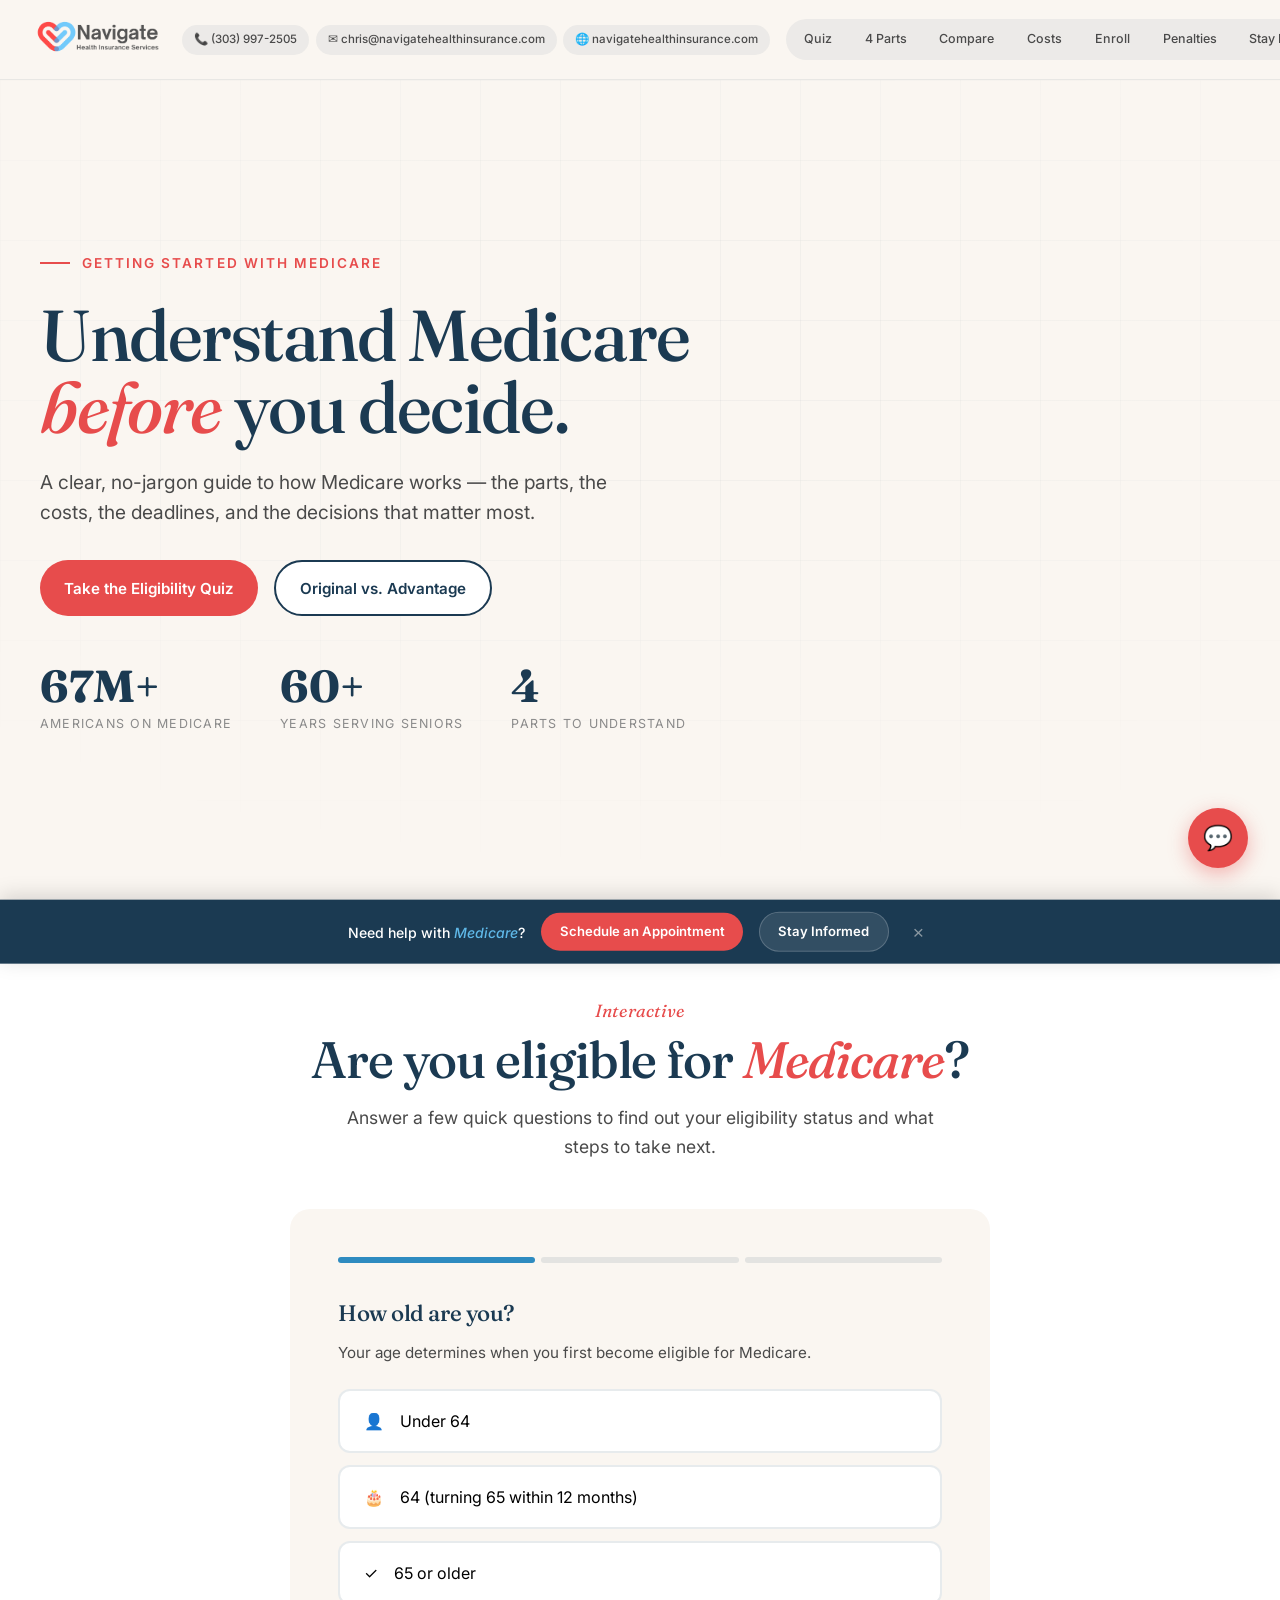
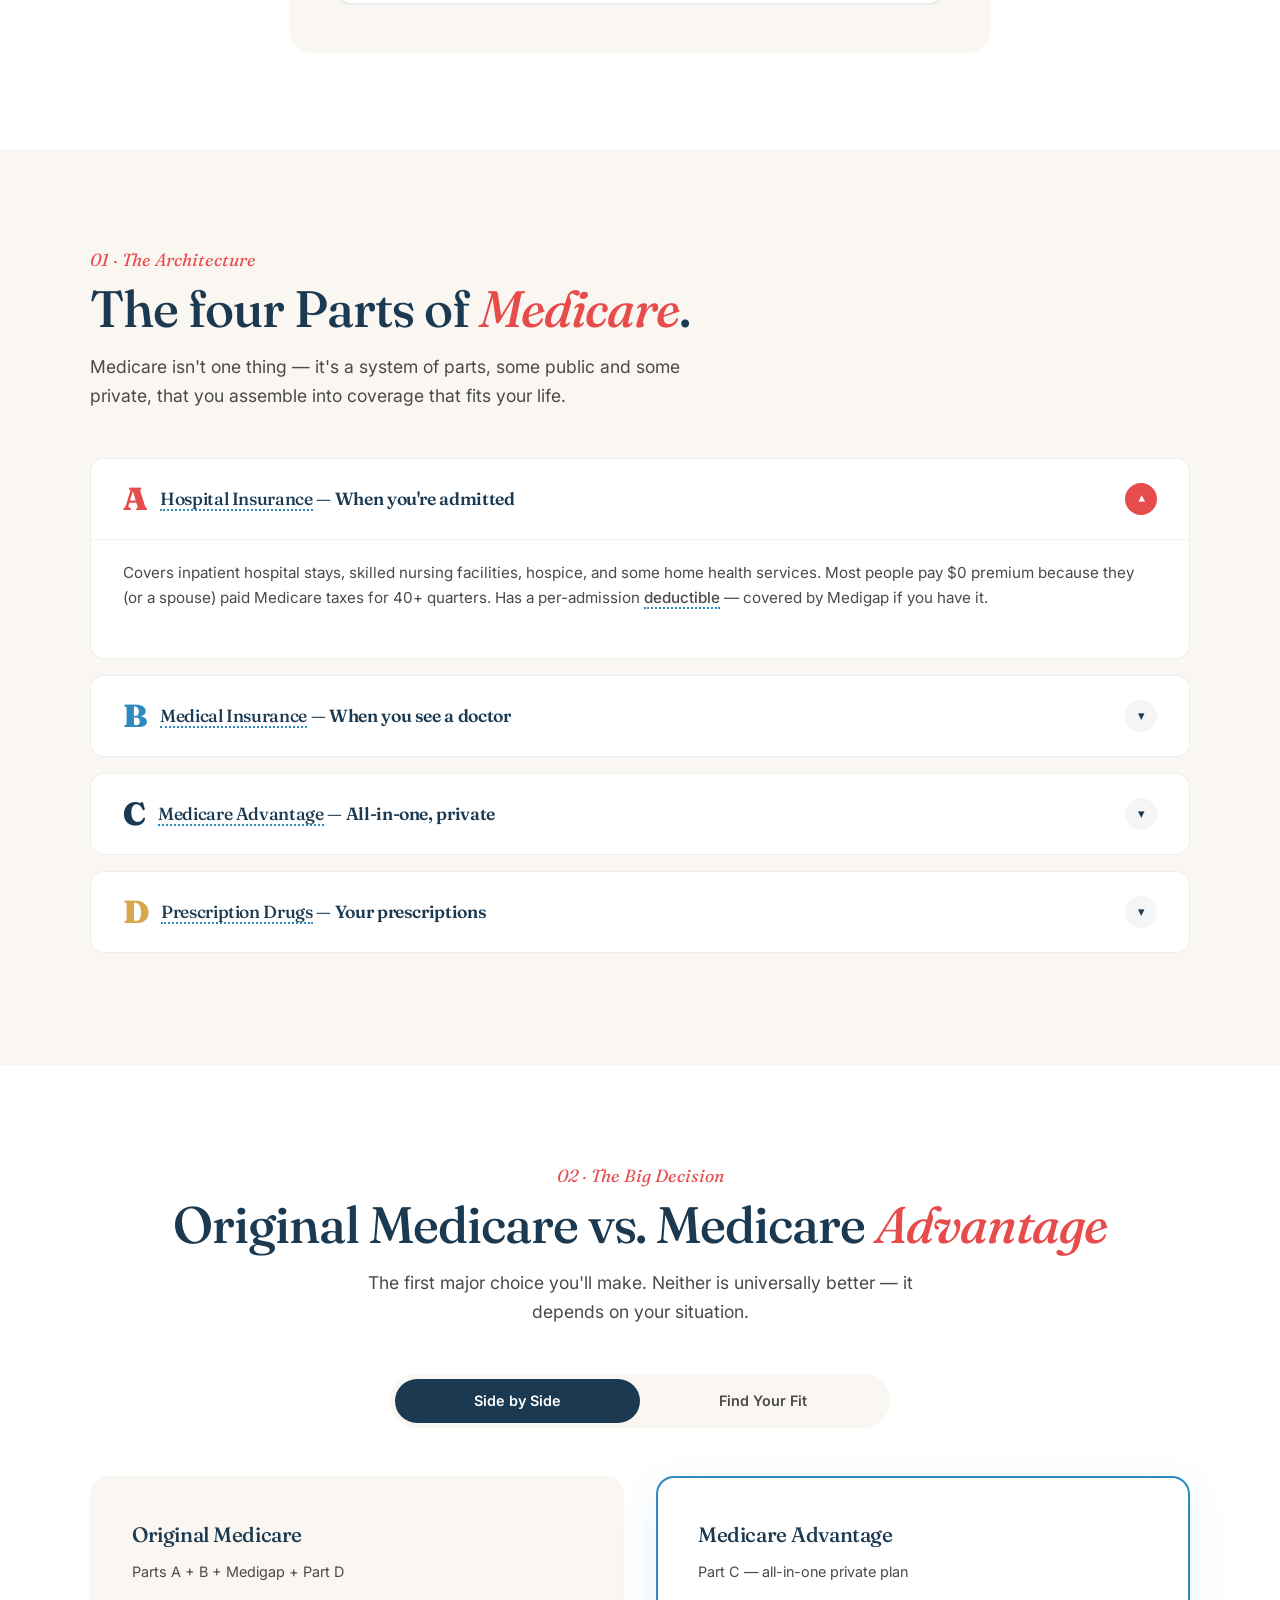
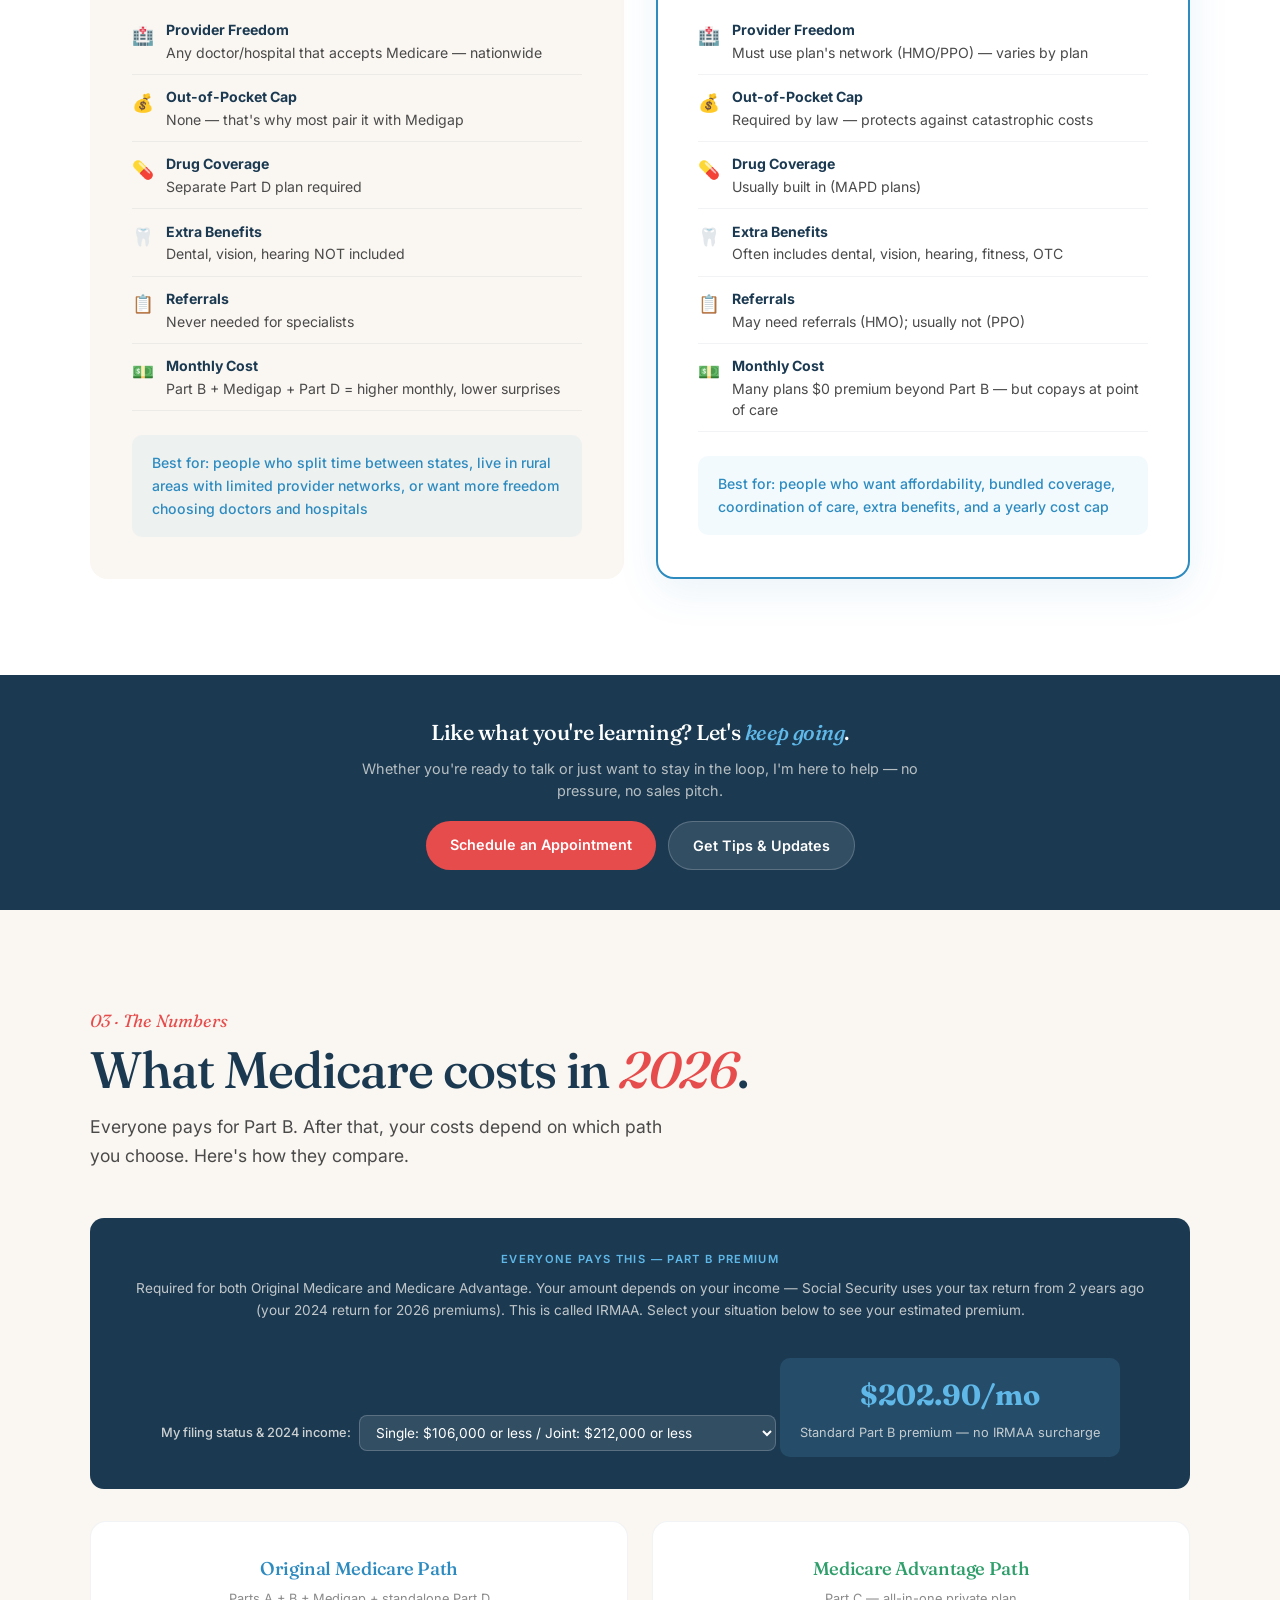
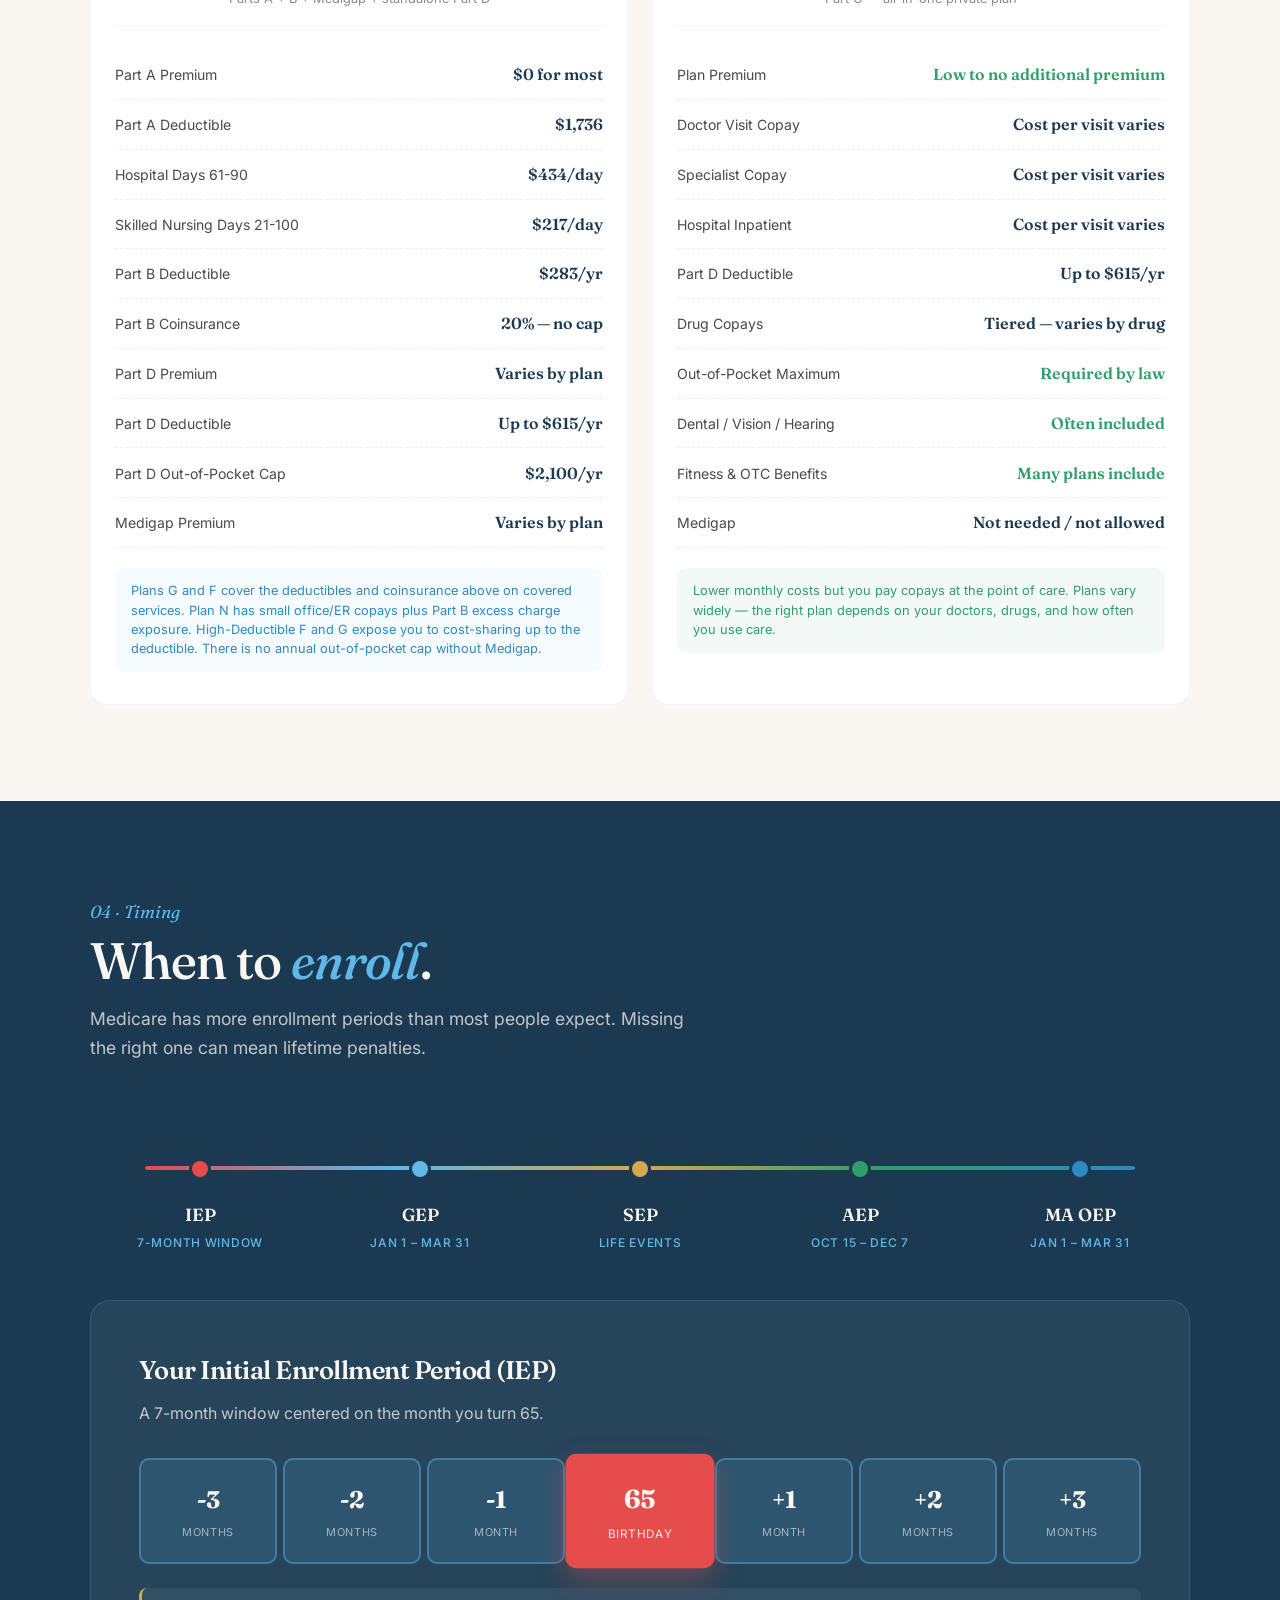
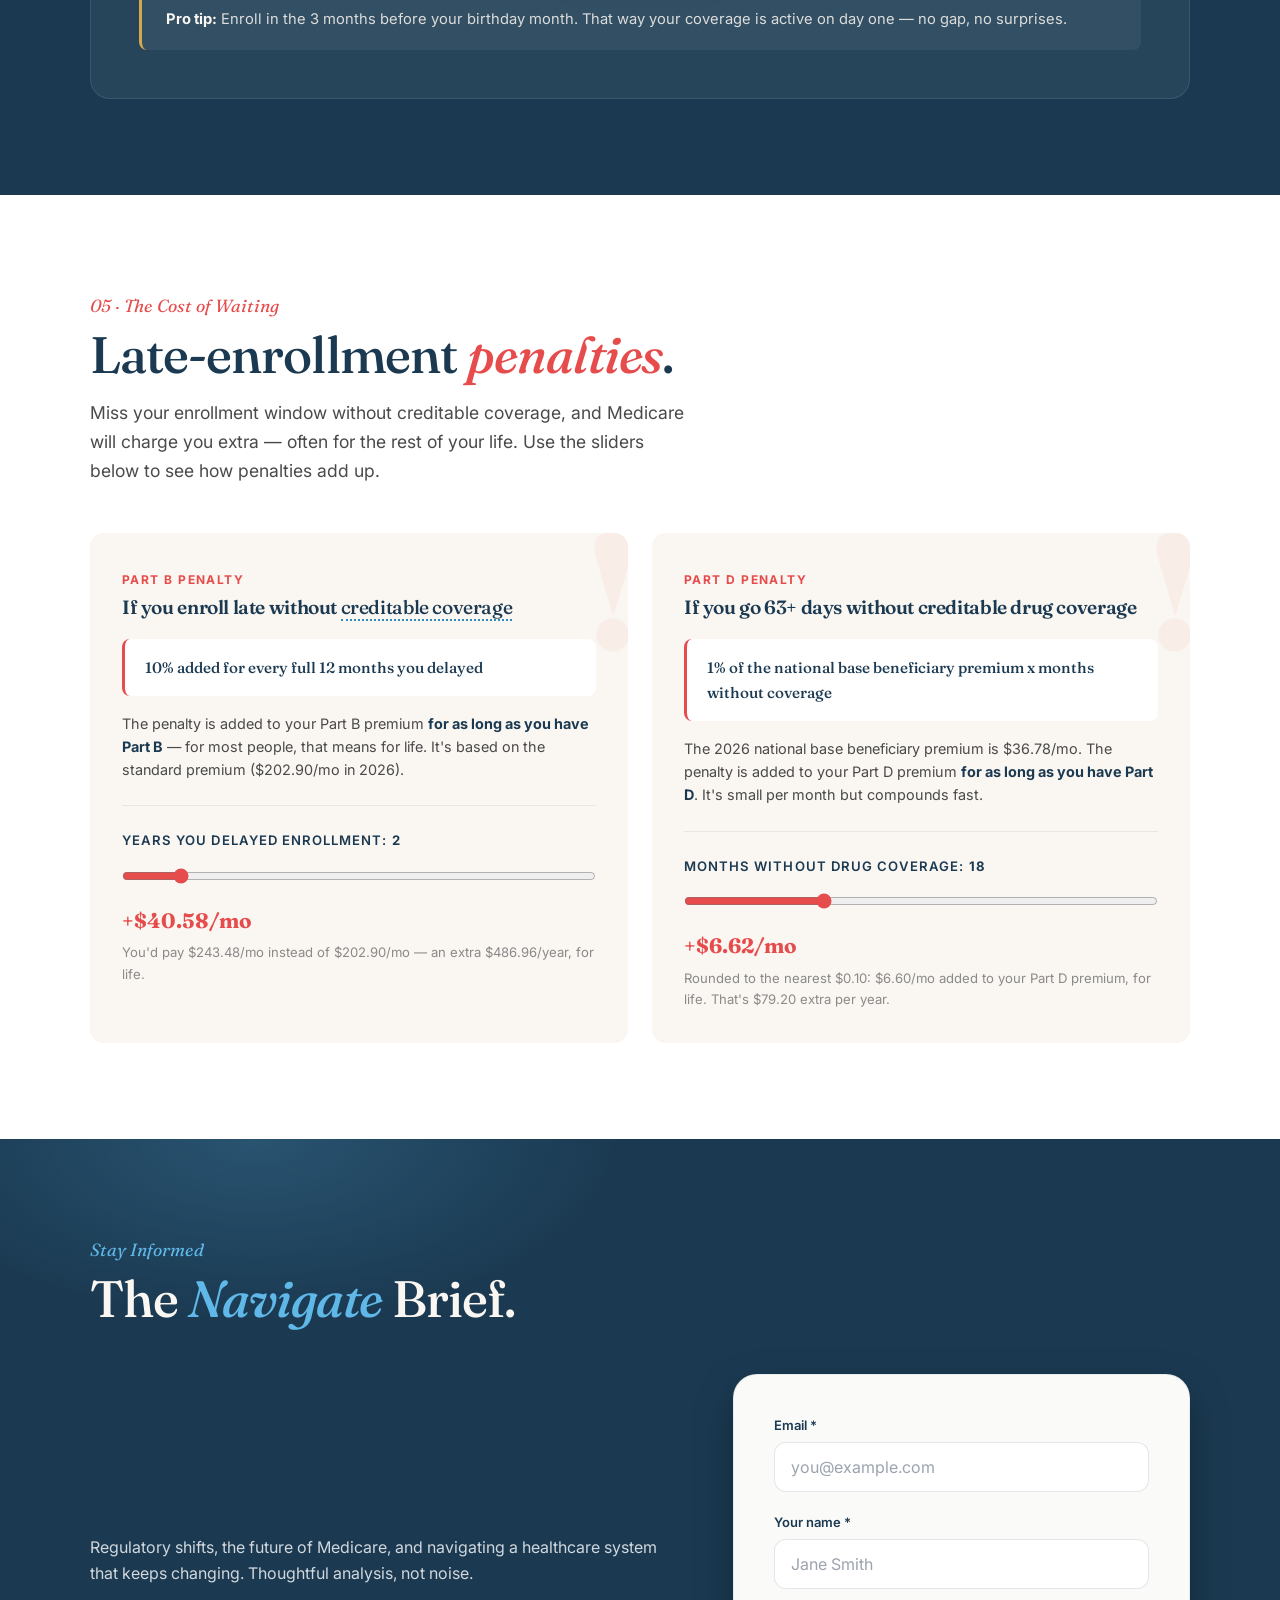
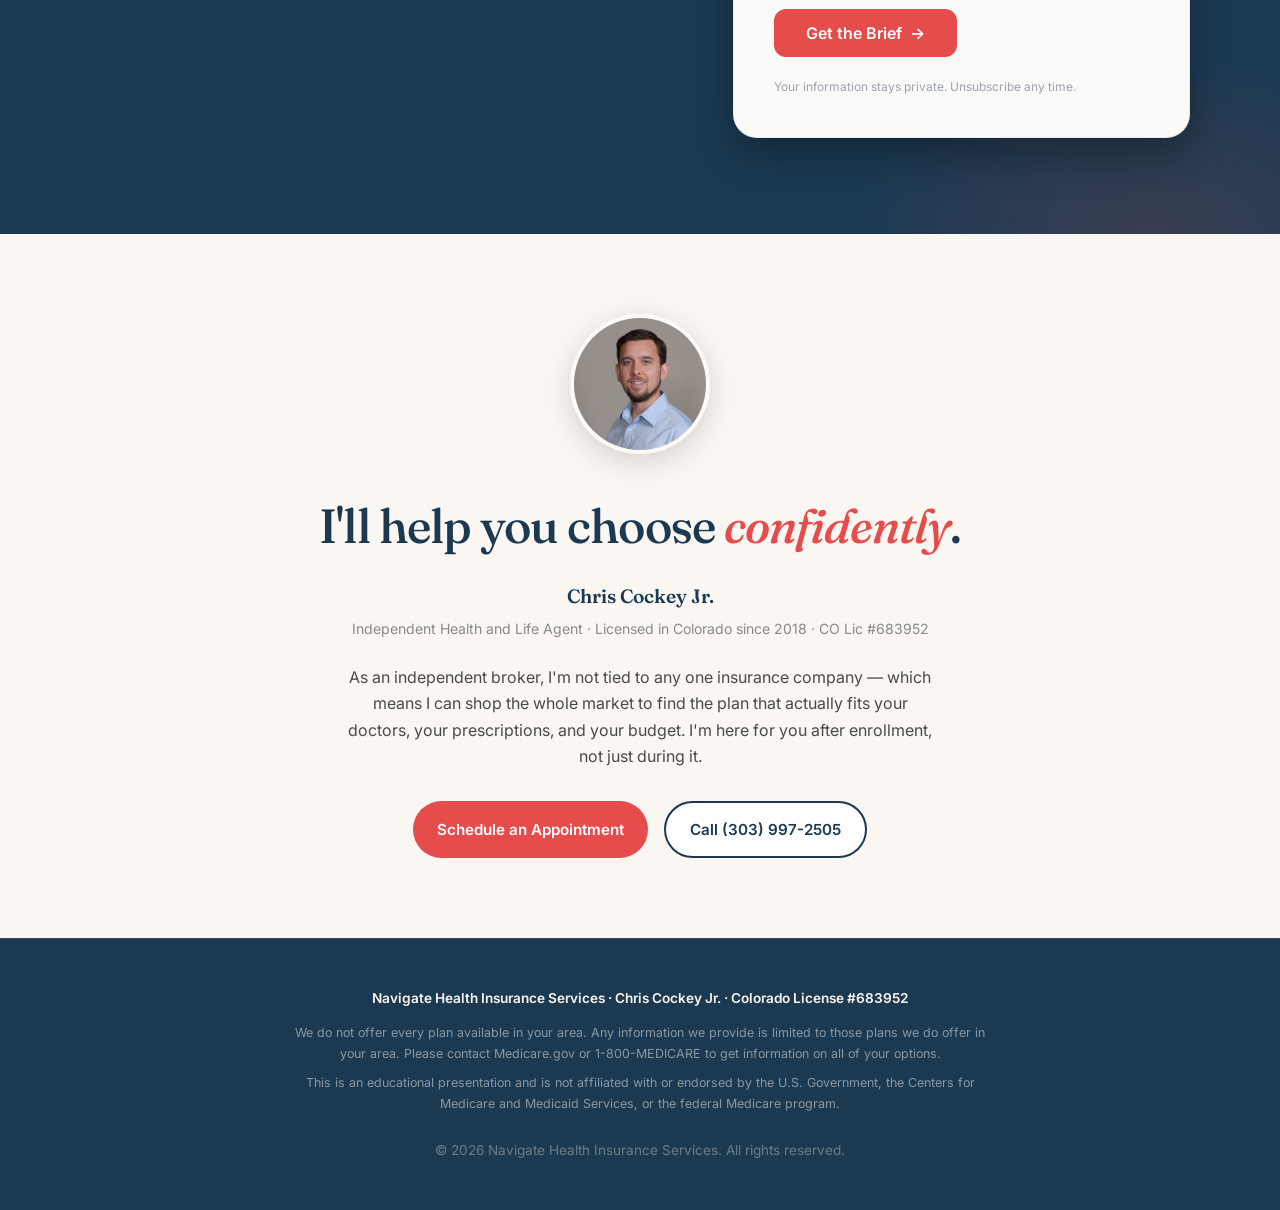
==== commit 0d866fa0: "Replace Google Forms iframe with polished newsletter form Swaps the ugly embedded Google Forms ifram" ====
--- a/getting-started/index.html
+++ b/getting-started/index.html
@@ -420,13 +420,31 @@
 .penalty-calc .calc-result { margin-top: 0.75rem; font-family: 'Fraunces', serif; font-size: 1.3rem; color: var(--red); font-weight: 700; }
 .penalty-calc .calc-detail { font-size: 0.82rem; color: var(--ink-faint); margin-top: 0.25rem; }
 
-.newsletter-section { background: var(--navy); color: var(--cream); }
+.newsletter-section { background: var(--navy); color: var(--cream); position: relative; overflow: hidden; }
+.newsletter-section::before { content: ''; position: absolute; inset: 0; background: radial-gradient(600px 300px at 20% 0%, rgba(95,184,232,0.2), transparent 60%), radial-gradient(500px 300px at 90% 100%, rgba(231,76,76,0.15), transparent 60%); pointer-events: none; }
+.newsletter-section .container { position: relative; z-index: 2; }
 .newsletter-section .section-num { color: var(--blue); }
 .newsletter-section .section-title { color: var(--cream); }
 .newsletter-section .section-title em { color: var(--blue); }
 .newsletter-section .section-lead { color: rgba(250,246,241,0.75); }
-.google-form-wrap { margin-top: 2rem; display: flex; justify-content: center; }
-.google-form-wrap iframe { width: 100%; max-width: 640px; min-height: 900px; border: none; border-radius: 12px; }
+.nl-layout { display: grid; grid-template-columns: 1.3fr 1fr; gap: 3rem; align-items: center; margin-top: 2rem; }
+.nl-copy-sub { color: rgba(255,255,255,0.8); font-size: 1rem; line-height: 1.65; margin-top: 0.5rem; }
+.nl-form-card { background: #FAFAF8; border: 1px solid rgba(27,58,82,0.08); border-radius: 24px; padding: 2.5rem; box-shadow: 0 16px 40px rgba(0,0,0,0.32); }
+.nl-form { display: flex; flex-direction: column; gap: 1.25rem; }
+.nl-form__field { display: flex; flex-direction: column; gap: 0.375rem; }
+.nl-form__label { font-size: 0.8125rem; font-weight: 600; color: var(--navy); }
+.nl-form__input { padding: 0.875rem 1rem; border: 1.5px solid rgba(27,58,82,0.12); border-radius: 12px; font-size: 1rem; font-family: 'Inter', sans-serif; color: var(--navy); background: #fff; transition: border-color 0.2s, box-shadow 0.2s; }
+.nl-form__input:focus { outline: none; border-color: var(--blue); box-shadow: 0 0 0 3px rgba(95,184,232,0.2); }
+.nl-form__input::placeholder { color: #9CA3AF; }
+.nl-form__submit { align-self: flex-start; display: inline-flex; align-items: center; gap: 0.5rem; padding: 0.875rem 2rem; background: var(--red); color: #fff; border: none; border-radius: 12px; font-size: 1rem; font-weight: 600; font-family: 'Inter', sans-serif; cursor: pointer; transition: background 0.2s, transform 0.15s; }
+.nl-form__submit:hover { background: #d43d3d; transform: translateY(-1px); }
+.nl-form__submit:disabled { opacity: 0.7; cursor: not-allowed; transform: none; }
+.nl-form__note { font-size: 0.75rem; color: #9CA3AF; margin: 0; }
+.nl-success { text-align: center; padding: 3rem 1.5rem; }
+.nl-success__icon { width: 4rem; height: 4rem; border-radius: 50%; background: rgba(95,184,232,0.15); color: var(--blue); display: grid; place-items: center; margin: 0 auto 1.25rem; font-size: 1.75rem; }
+.nl-success h3 { font-family: 'Fraunces', serif; font-size: 1.5rem; color: var(--navy); margin: 0 0 0.75rem; }
+.nl-success p { font-size: 1rem; color: #6B7785; line-height: 1.6; }
+@media (max-width: 860px) { .nl-layout { grid-template-columns: 1fr; gap: 1.75rem; } .nl-form-card { padding: 1.75rem; } }
 
 .cta-section { background: var(--cream); text-align: center; padding: 5rem 2rem; }
 .cta-section h2 { font-size: clamp(2rem, 4vw, 3rem); color: var(--navy); margin-bottom: 1rem; }
@@ -1001,11 +1019,26 @@
   <div class="container">
     <div class="section-head">
       <span class="section-num">Stay Informed</span>
-      <h2 class="section-title">Stay informed — tips and updates from <em>Navigate Health</em>.</h2>
-      <p class="section-lead" style="color:rgba(250,246,241,0.75);">Plain-English updates on enrollment deadlines, plan changes, and tips to get the most from your coverage. No spam — just the stuff that matters.</p>
-    </div>
-    <div class="google-form-wrap">
-      <iframe src="https://docs.google.com/forms/d/e/1FAIpQLScDzrdair9ckyd8CJH88tMDlDi0iBTBfP09E68HckouATV6vg/viewform?embedded=true" width="640" height="900" frameborder="0" marginheight="0" marginwidth="0" title="Newsletter signup form">Loading…</iframe>
+      <h2 class="section-title">The <em>Navigate</em> Brief.</h2>
+    </div>
+    <div class="nl-layout">
+      <div class="nl-copy">
+        <p class="nl-copy-sub">Regulatory shifts, the future of Medicare, and navigating a healthcare system that keeps changing. Thoughtful analysis, not noise.</p>
+      </div>
+      <div class="nl-form-card" id="nl-card">
+        <form class="nl-form" id="nlForm" onsubmit="submitNewsletter(event)">
+          <div class="nl-form__field">
+            <label class="nl-form__label" for="nl-email">Email *</label>
+            <input class="nl-form__input" id="nl-email" name="email" type="email" required autocomplete="email" placeholder="you@example.com">
+          </div>
+          <div class="nl-form__field">
+            <label class="nl-form__label" for="nl-name">Your name *</label>
+            <input class="nl-form__input" id="nl-name" name="name" type="text" required autocomplete="name" placeholder="Jane Smith">
+          </div>
+          <button type="submit" class="nl-form__submit" id="nlSubmitBtn">Get the Brief <span aria-hidden="true">&rarr;</span></button>
+          <p class="nl-form__note">Your information stays private. Unsubscribe any time.</p>
+        </form>
+      </div>
     </div>
   </div>
 </section>
@@ -1495,6 +1528,39 @@
 
 // Disable drag
 document.addEventListener('dragstart', function(e) { e.preventDefault(); });
+
+// Newsletter form — posts to Google Forms in the background (no iframe)
+function submitNewsletter(e) {
+  e.preventDefault();
+  var btn = document.getElementById('nlSubmitBtn');
+  var card = document.getElementById('nl-card');
+  var emailVal = document.getElementById('nl-email').value;
+  var nameVal = document.getElementById('nl-name').value;
+  btn.disabled = true;
+  btn.innerHTML = 'Sending…';
+
+  var body = new URLSearchParams({
+    'emailAddress': emailVal,
+    'entry.446683806': nameVal
+  });
+
+  fetch('https://docs.google.com/forms/d/e/1FAIpQLScDzrdair9ckyd8CJH88tMDlDi0iBTBfP09E68HckouATV6vg/formResponse', {
+    method: 'POST',
+    mode: 'no-cors',
+    headers: { 'Content-Type': 'application/x-www-form-urlencoded' },
+    body: body.toString()
+  }).then(showNlSuccess).catch(showNlSuccess);
+
+  function showNlSuccess() {
+    var firstName = nameVal.split(' ')[0] || '';
+    card.innerHTML =
+      '<div class="nl-success">' +
+        '<div class="nl-success__icon">✉</div>' +
+        '<h3>You're on the list!</h3>' +
+        '<p>Thanks' + (firstName ? ', ' + firstName : '') + '. Watch your inbox for The Navigate Brief — alerts, regulatory changes, and what's ahead for Medicare.</p>' +
+      '</div>';
+  }
+}
 </script>
 </body>
 </html>
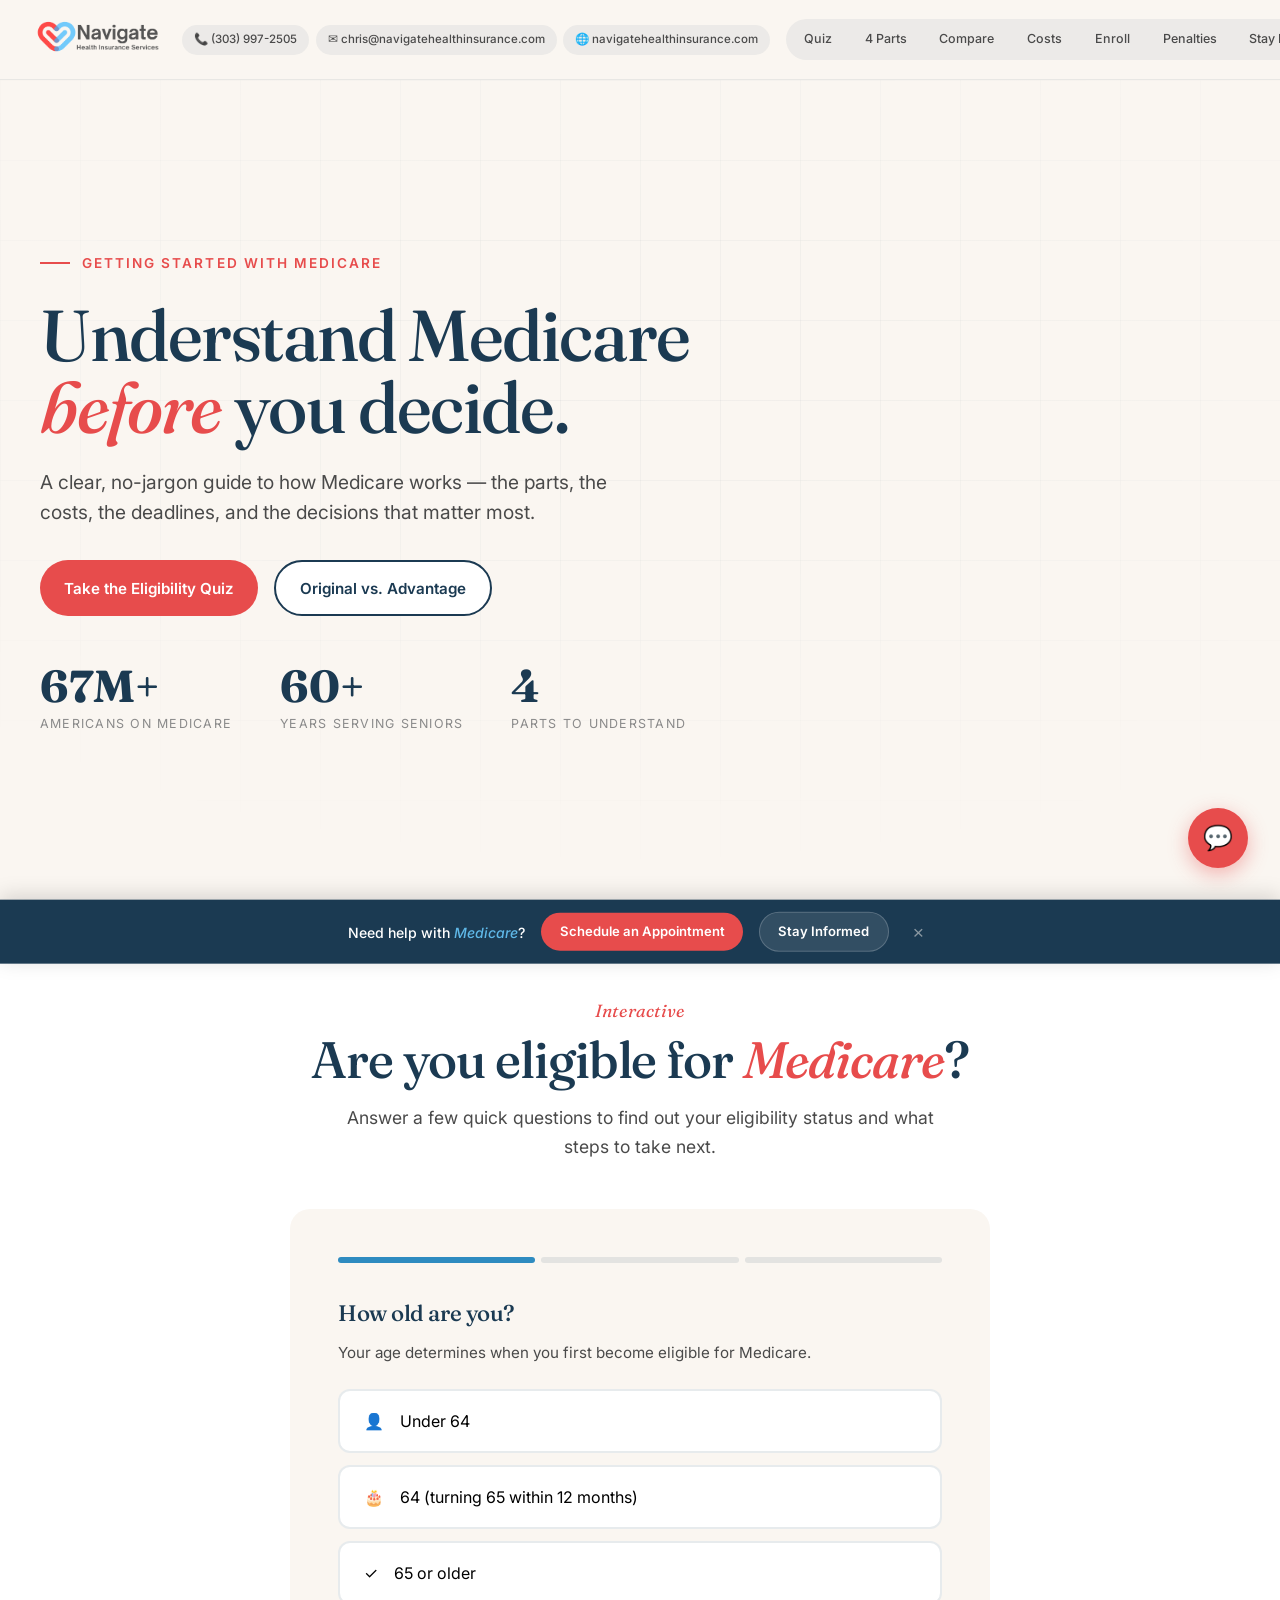
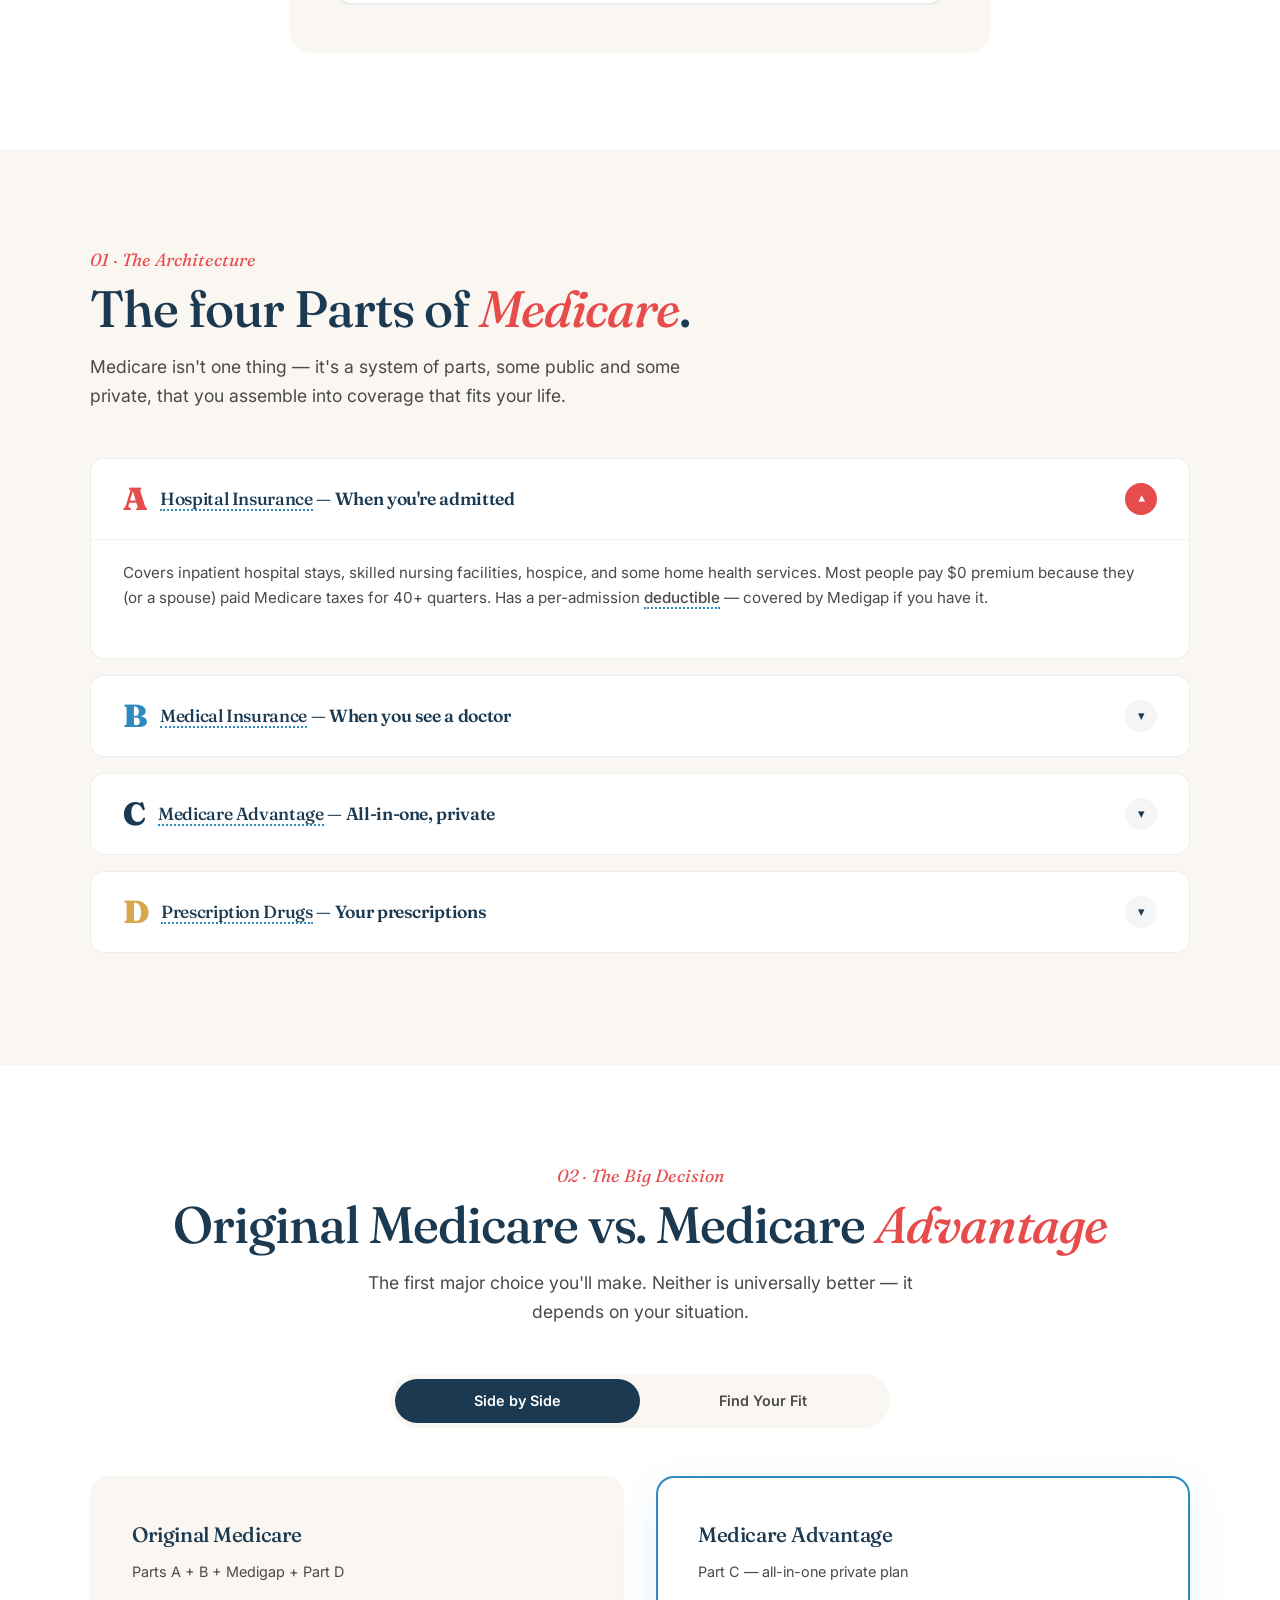
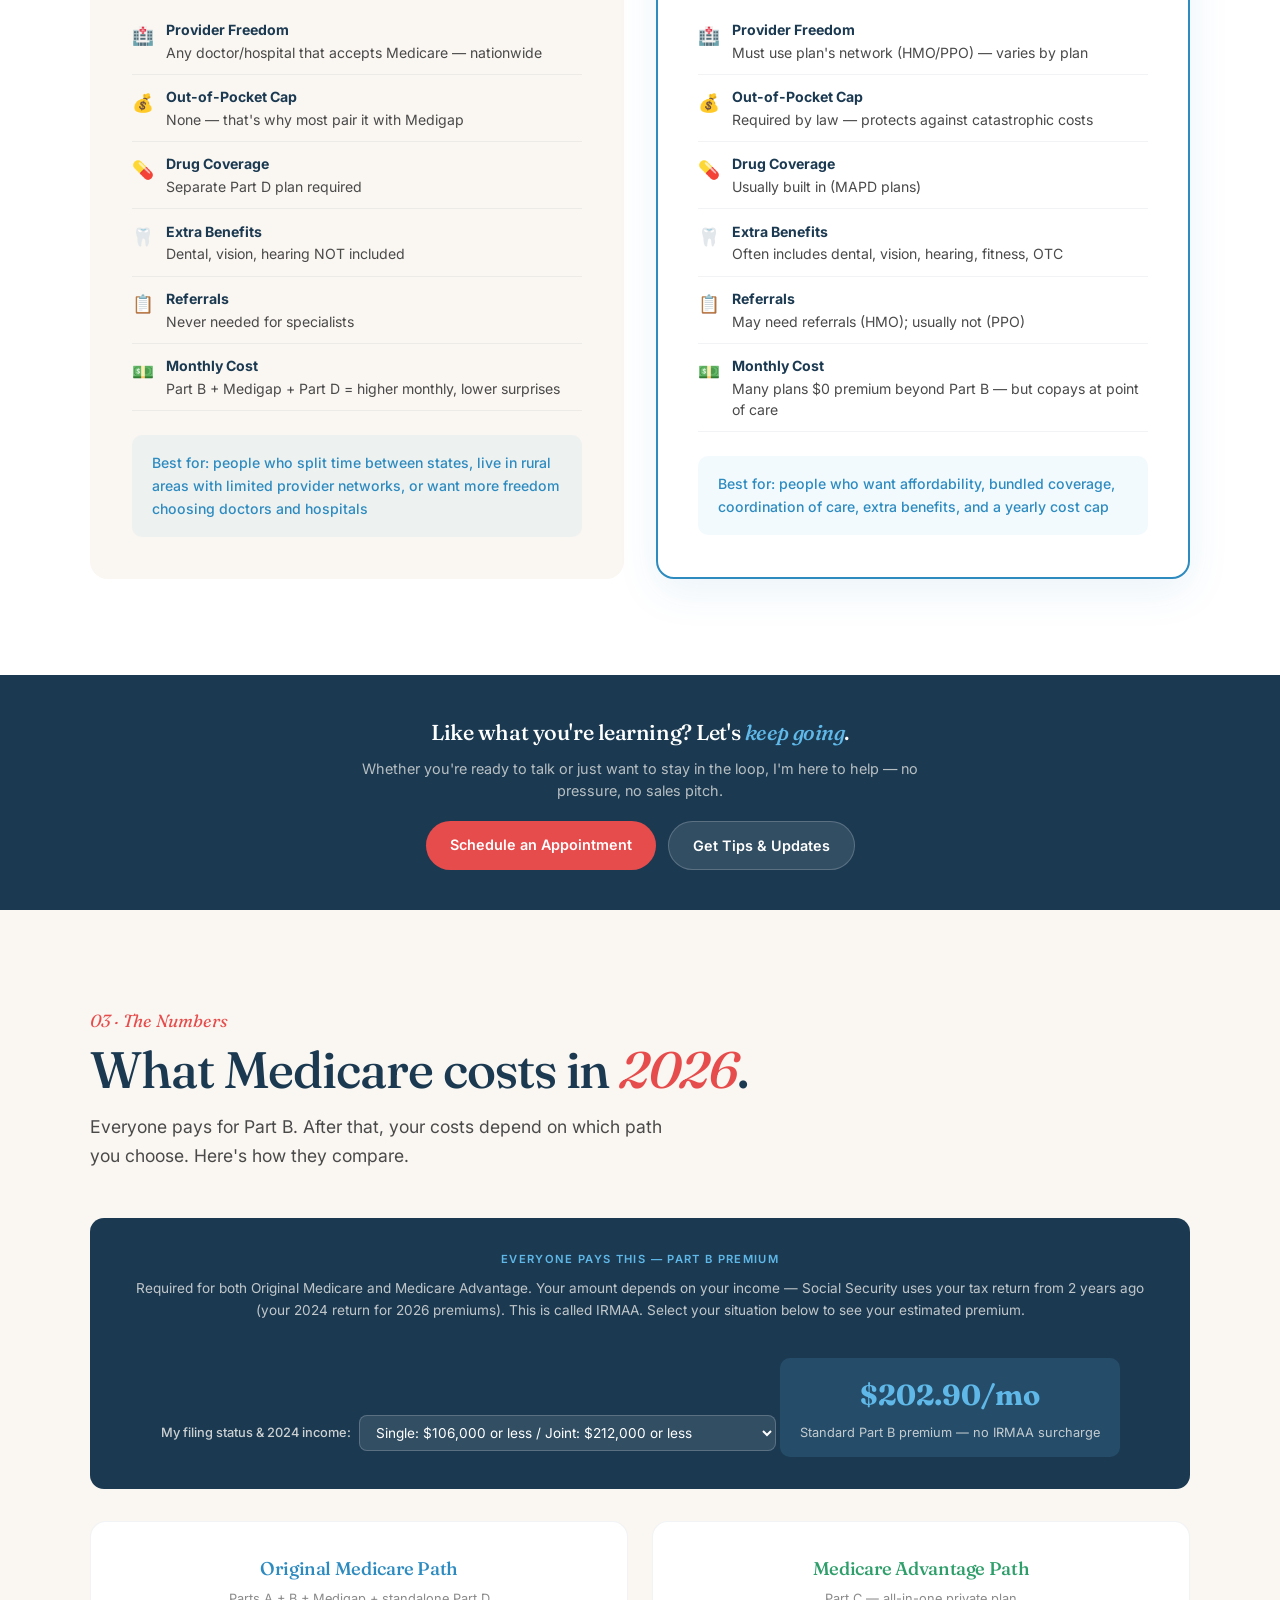
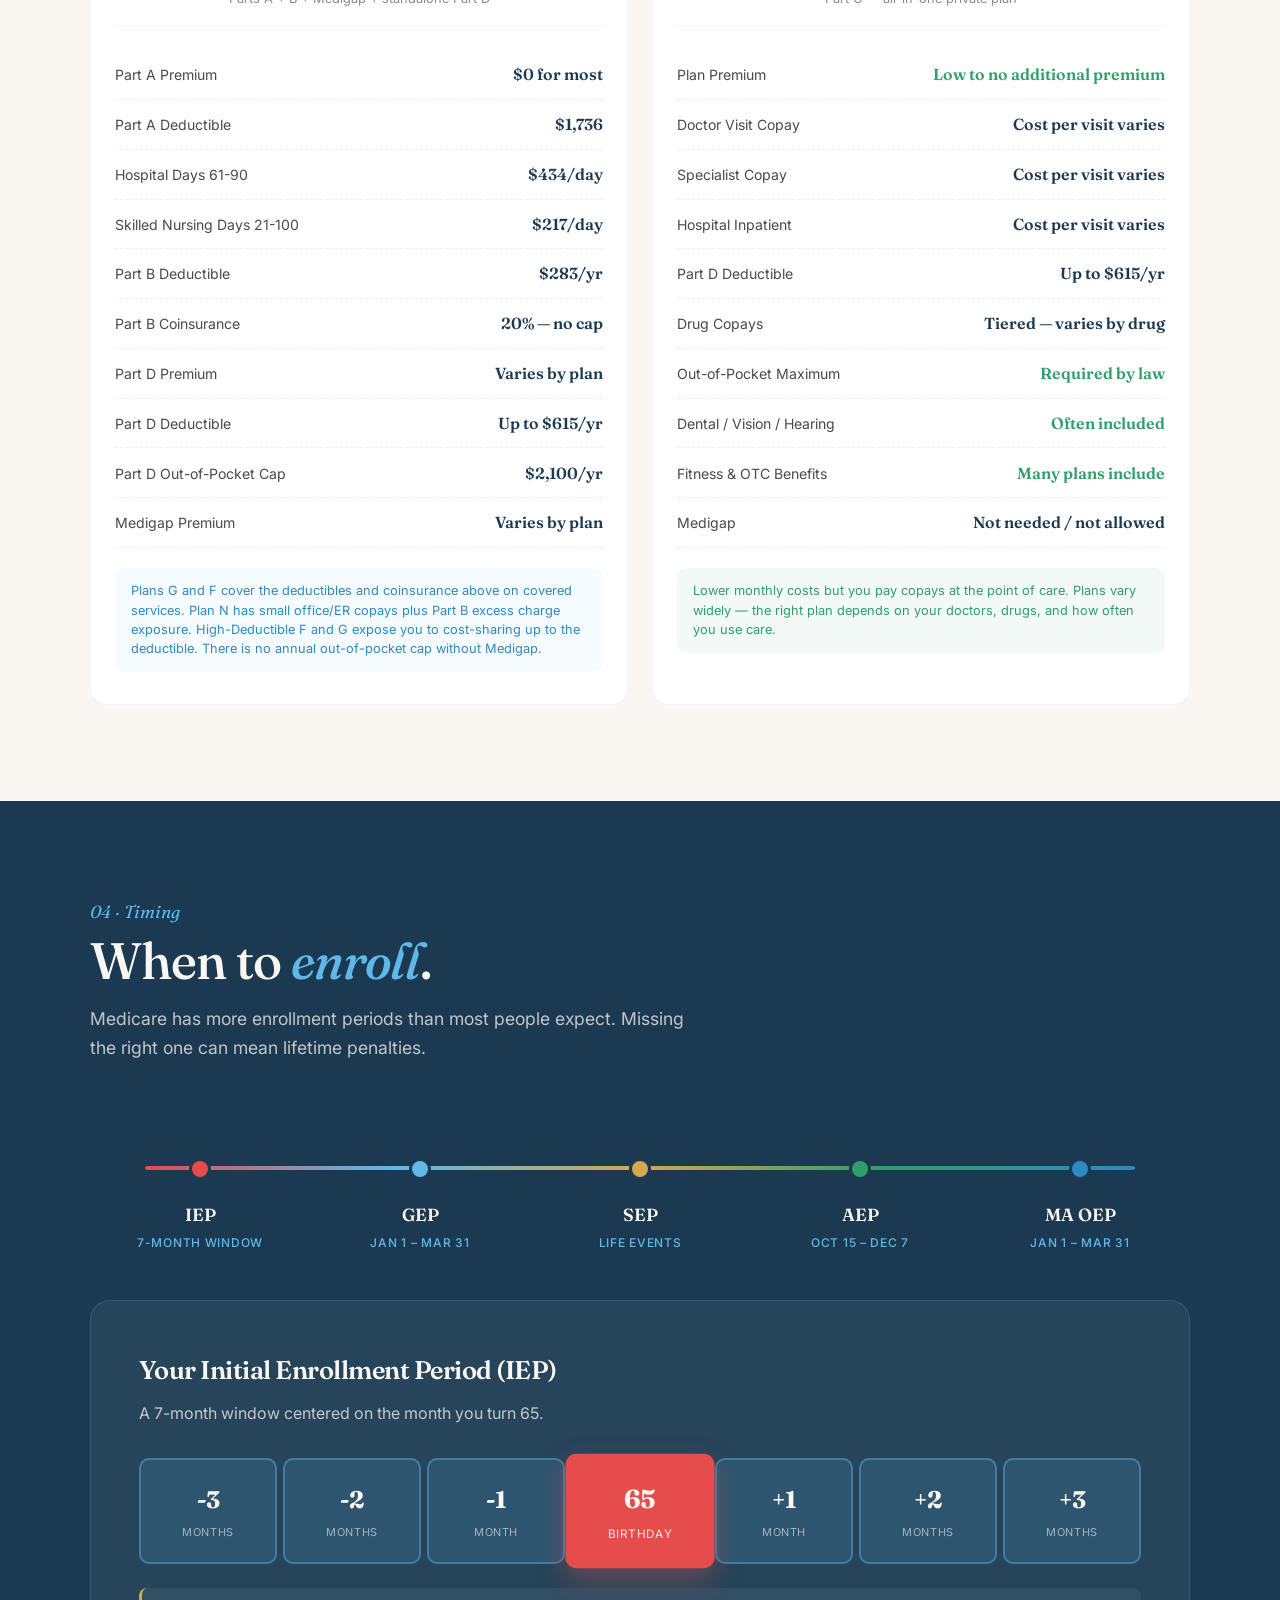
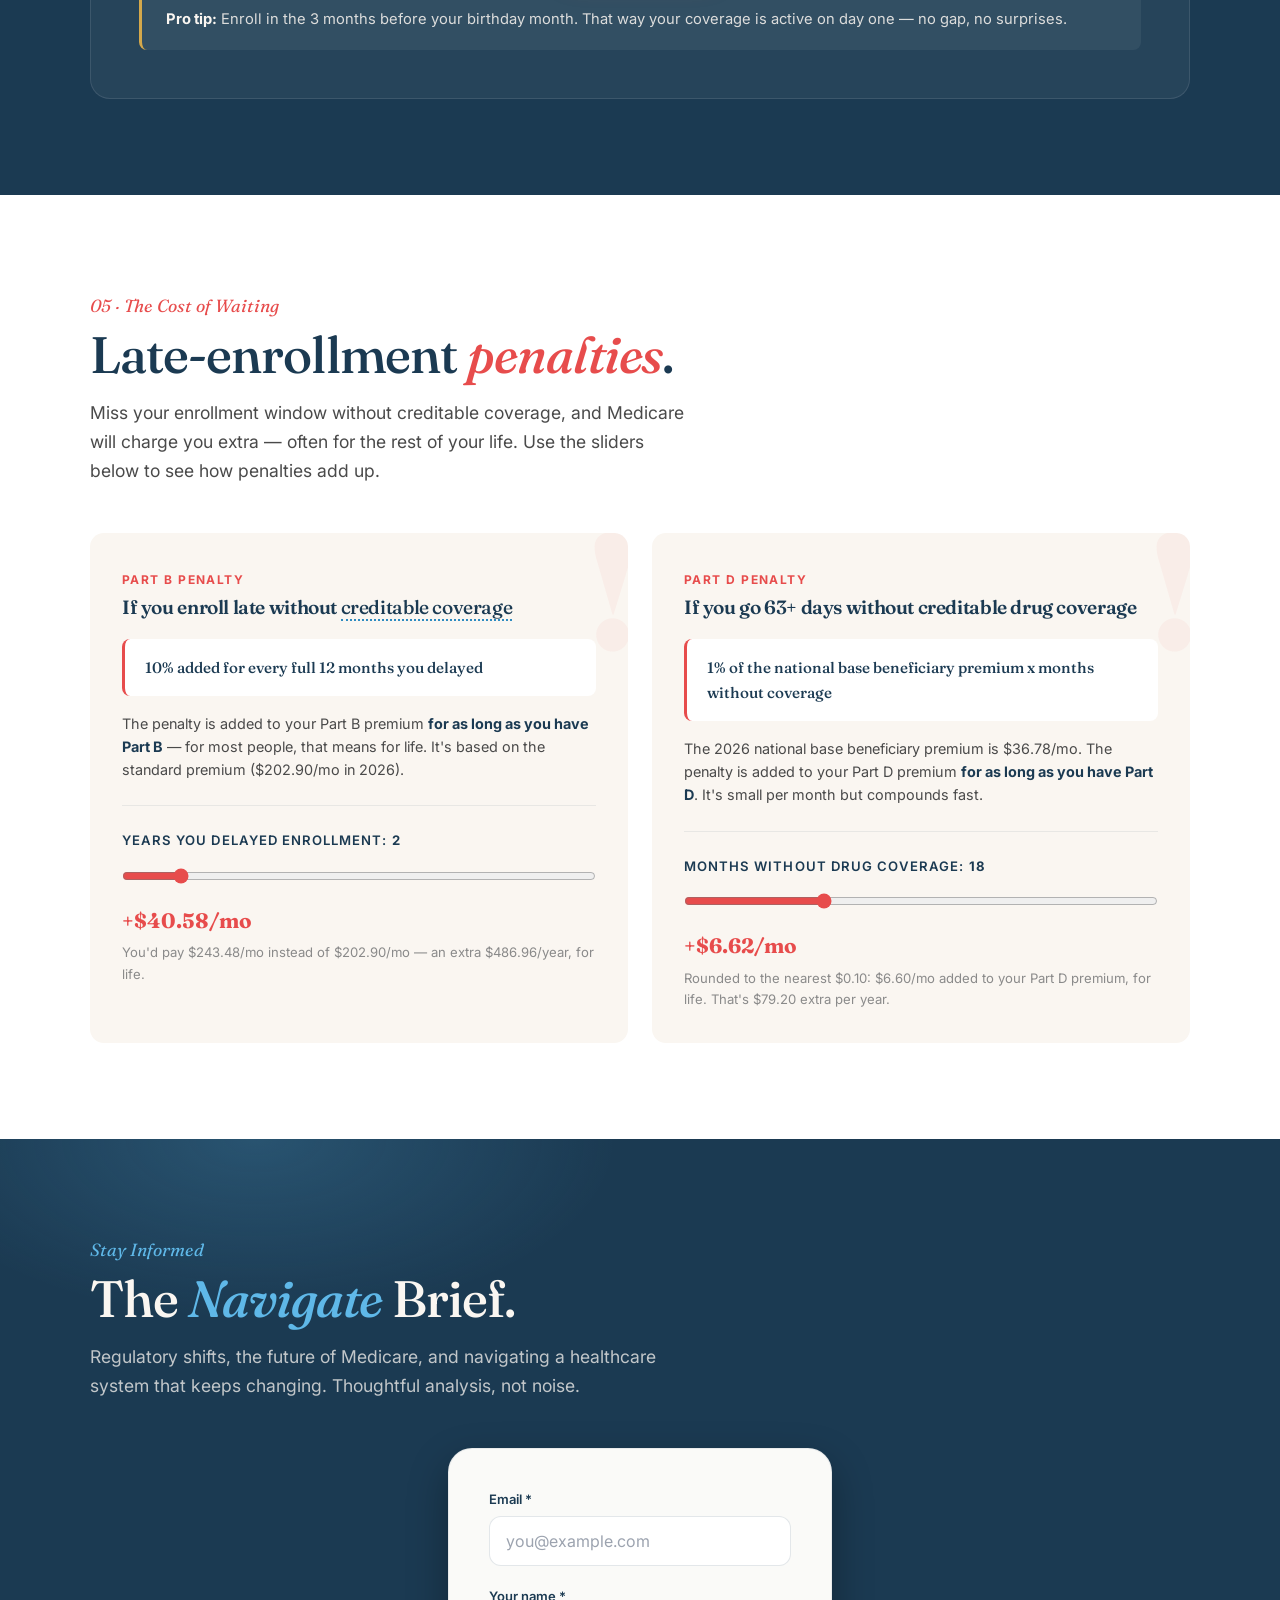
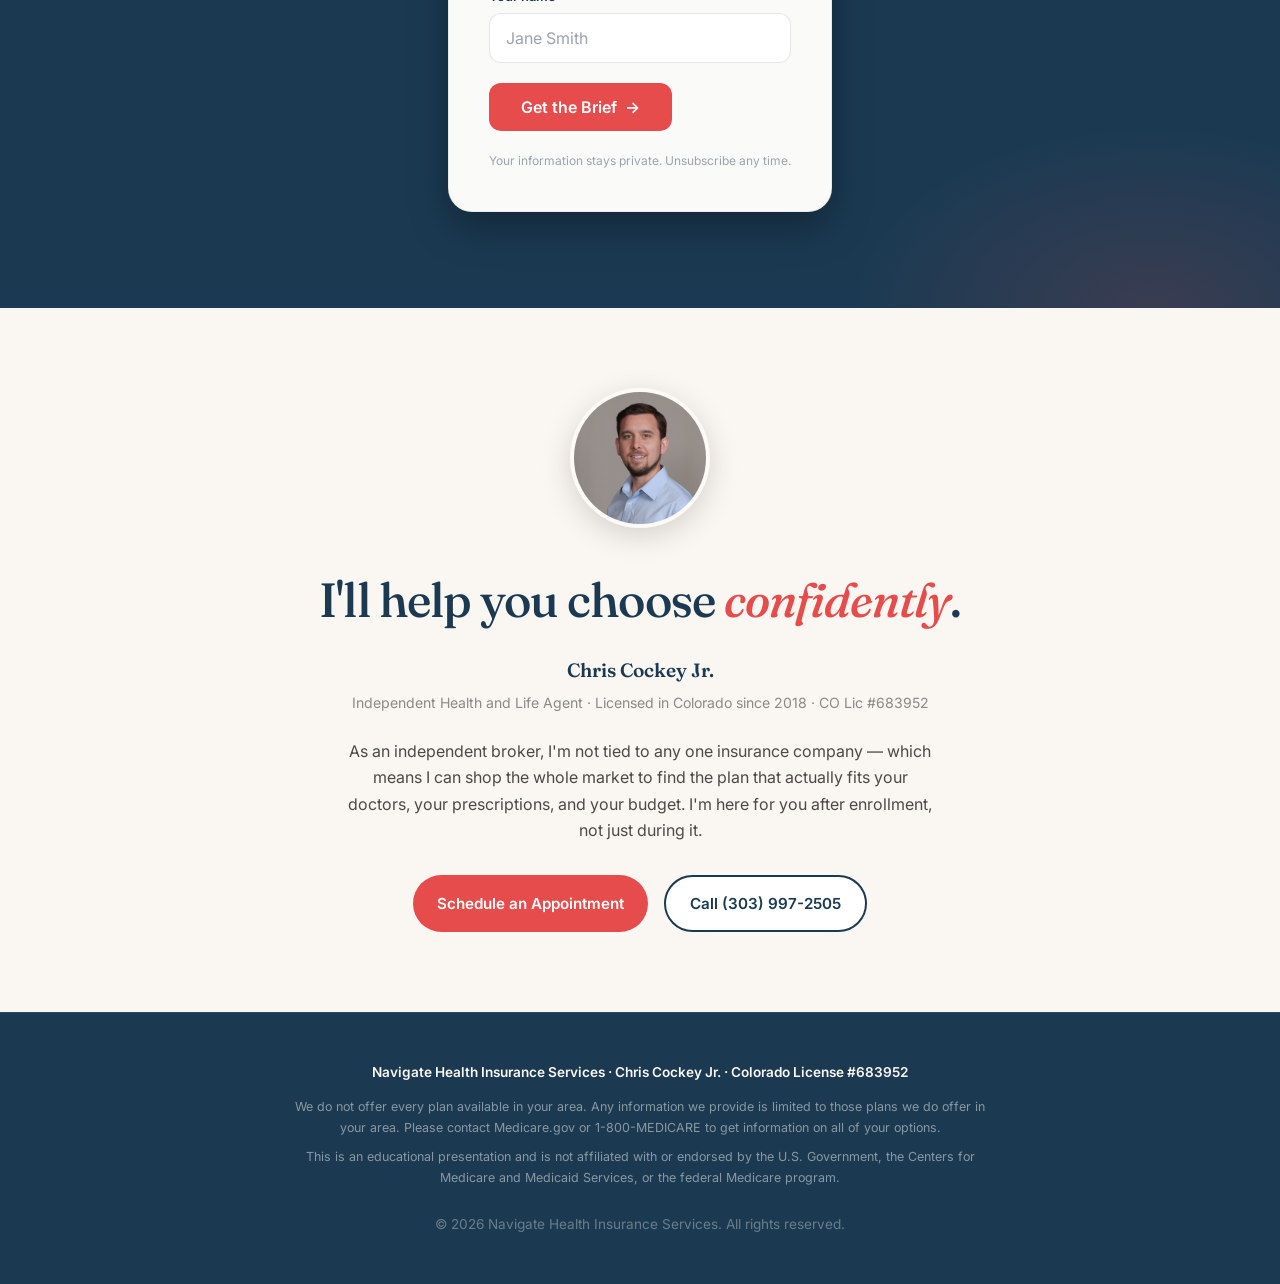
==== commit 14f66ee2: "Fix newsletter layout: move description under heading, center form card" ====
--- a/getting-started/index.html
+++ b/getting-started/index.html
@@ -427,8 +427,7 @@
 .newsletter-section .section-title { color: var(--cream); }
 .newsletter-section .section-title em { color: var(--blue); }
 .newsletter-section .section-lead { color: rgba(250,246,241,0.75); }
-.nl-layout { display: grid; grid-template-columns: 1.3fr 1fr; gap: 3rem; align-items: center; margin-top: 2rem; }
-.nl-copy-sub { color: rgba(255,255,255,0.8); font-size: 1rem; line-height: 1.65; margin-top: 0.5rem; }
+.nl-form-wrap { display: flex; justify-content: center; margin-top: 2.5rem; }
 .nl-form-card { background: #FAFAF8; border: 1px solid rgba(27,58,82,0.08); border-radius: 24px; padding: 2.5rem; box-shadow: 0 16px 40px rgba(0,0,0,0.32); }
 .nl-form { display: flex; flex-direction: column; gap: 1.25rem; }
 .nl-form__field { display: flex; flex-direction: column; gap: 0.375rem; }
@@ -444,7 +443,7 @@
 .nl-success__icon { width: 4rem; height: 4rem; border-radius: 50%; background: rgba(95,184,232,0.15); color: var(--blue); display: grid; place-items: center; margin: 0 auto 1.25rem; font-size: 1.75rem; }
 .nl-success h3 { font-family: 'Fraunces', serif; font-size: 1.5rem; color: var(--navy); margin: 0 0 0.75rem; }
 .nl-success p { font-size: 1rem; color: #6B7785; line-height: 1.6; }
-@media (max-width: 860px) { .nl-layout { grid-template-columns: 1fr; gap: 1.75rem; } .nl-form-card { padding: 1.75rem; } }
+@media (max-width: 860px) { .nl-form-card { padding: 1.75rem; } .nl-form-wrap { margin-top: 2rem; } }
 
 .cta-section { background: var(--cream); text-align: center; padding: 5rem 2rem; }
 .cta-section h2 { font-size: clamp(2rem, 4vw, 3rem); color: var(--navy); margin-bottom: 1rem; }
@@ -1020,11 +1019,9 @@
     <div class="section-head">
       <span class="section-num">Stay Informed</span>
       <h2 class="section-title">The <em>Navigate</em> Brief.</h2>
-    </div>
-    <div class="nl-layout">
-      <div class="nl-copy">
-        <p class="nl-copy-sub">Regulatory shifts, the future of Medicare, and navigating a healthcare system that keeps changing. Thoughtful analysis, not noise.</p>
-      </div>
+      <p class="section-lead">Regulatory shifts, the future of Medicare, and navigating a healthcare system that keeps changing. Thoughtful analysis, not noise.</p>
+    </div>
+    <div class="nl-form-wrap">
       <div class="nl-form-card" id="nl-card">
         <form class="nl-form" id="nlForm" onsubmit="submitNewsletter(event)">
           <div class="nl-form__field">
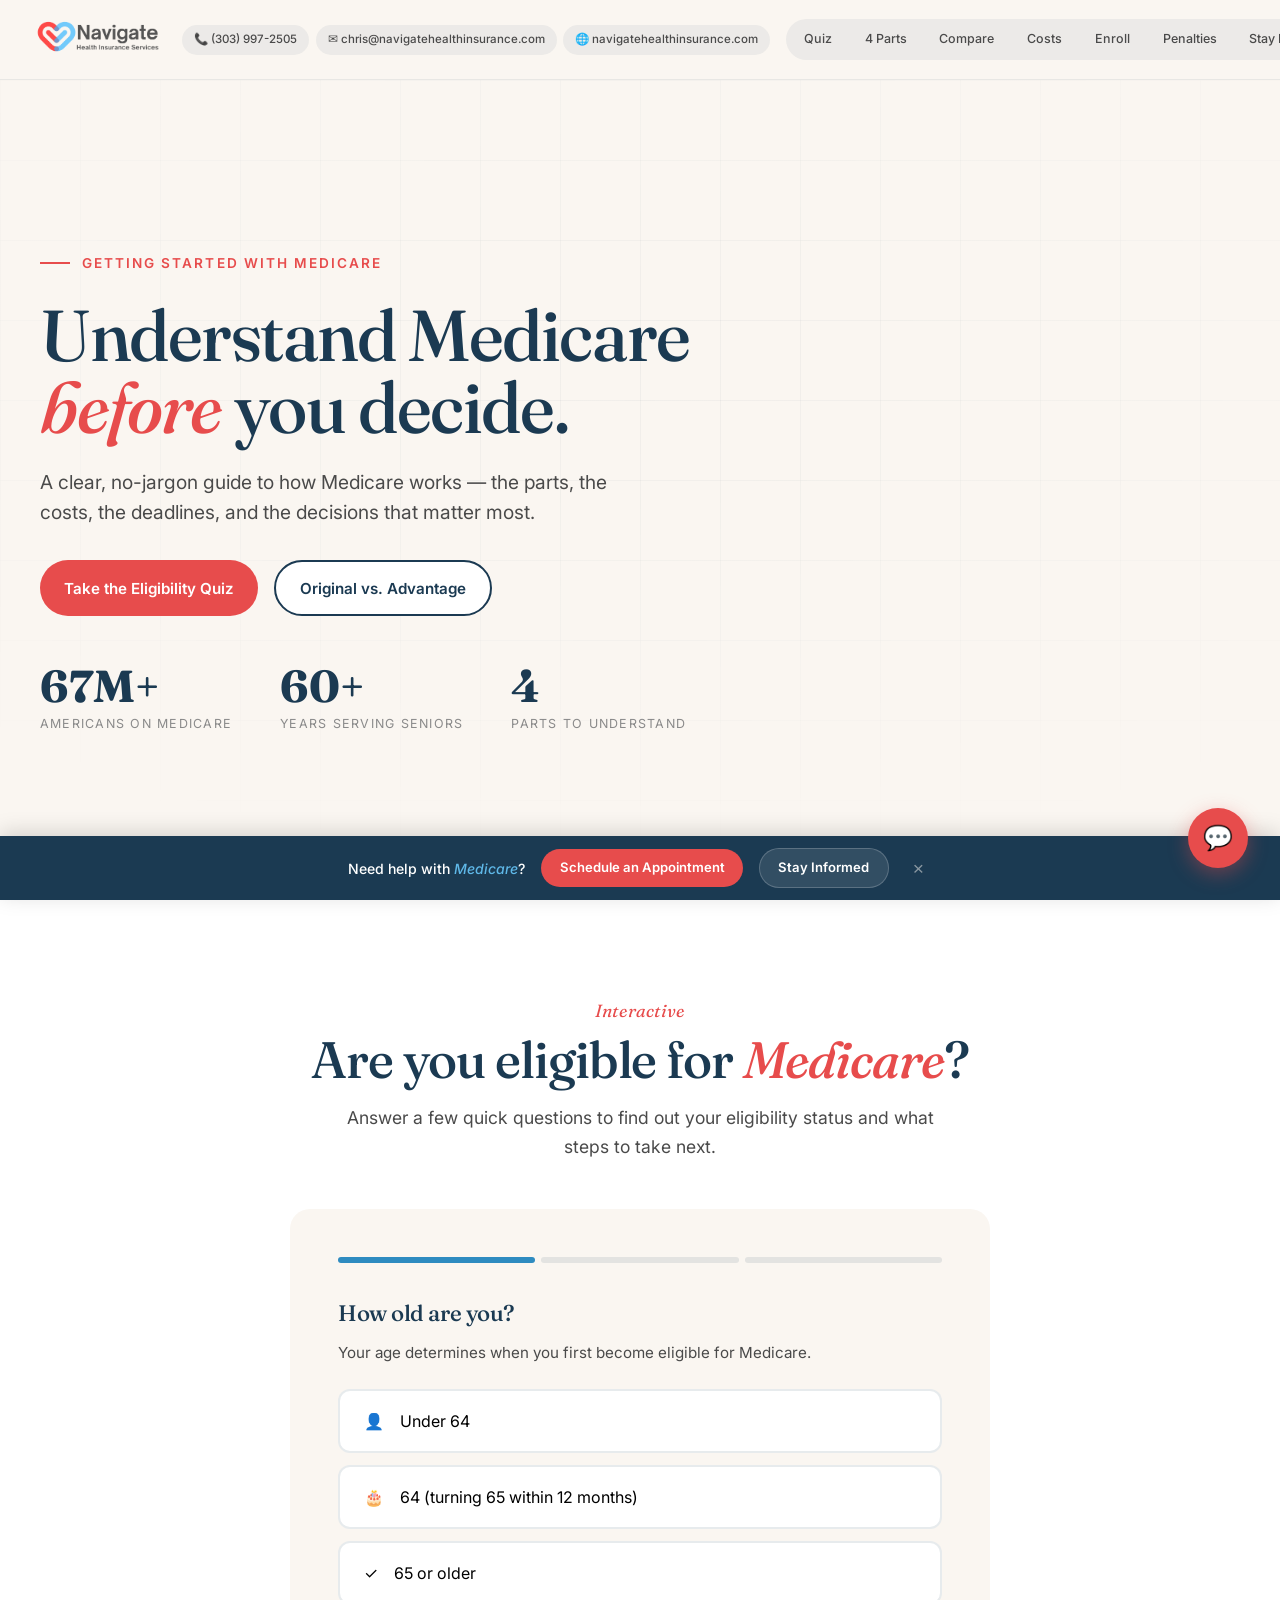
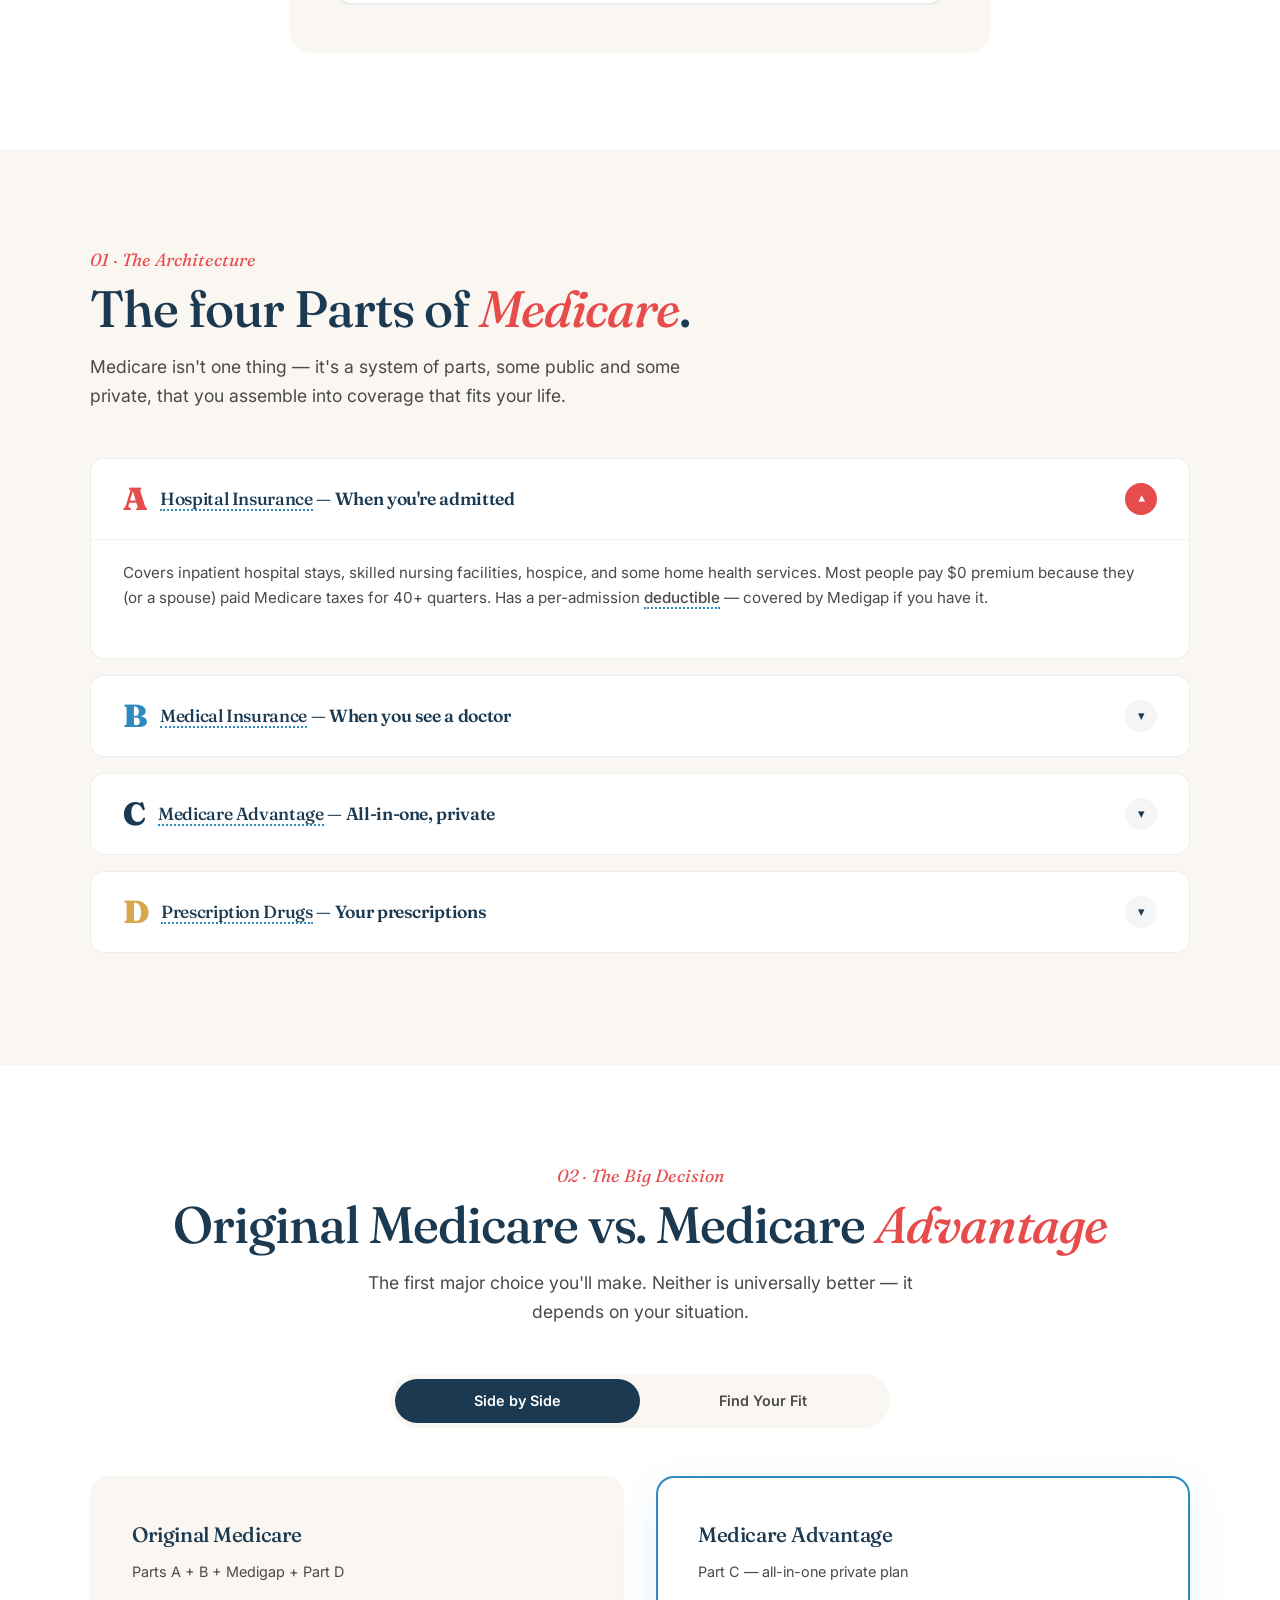
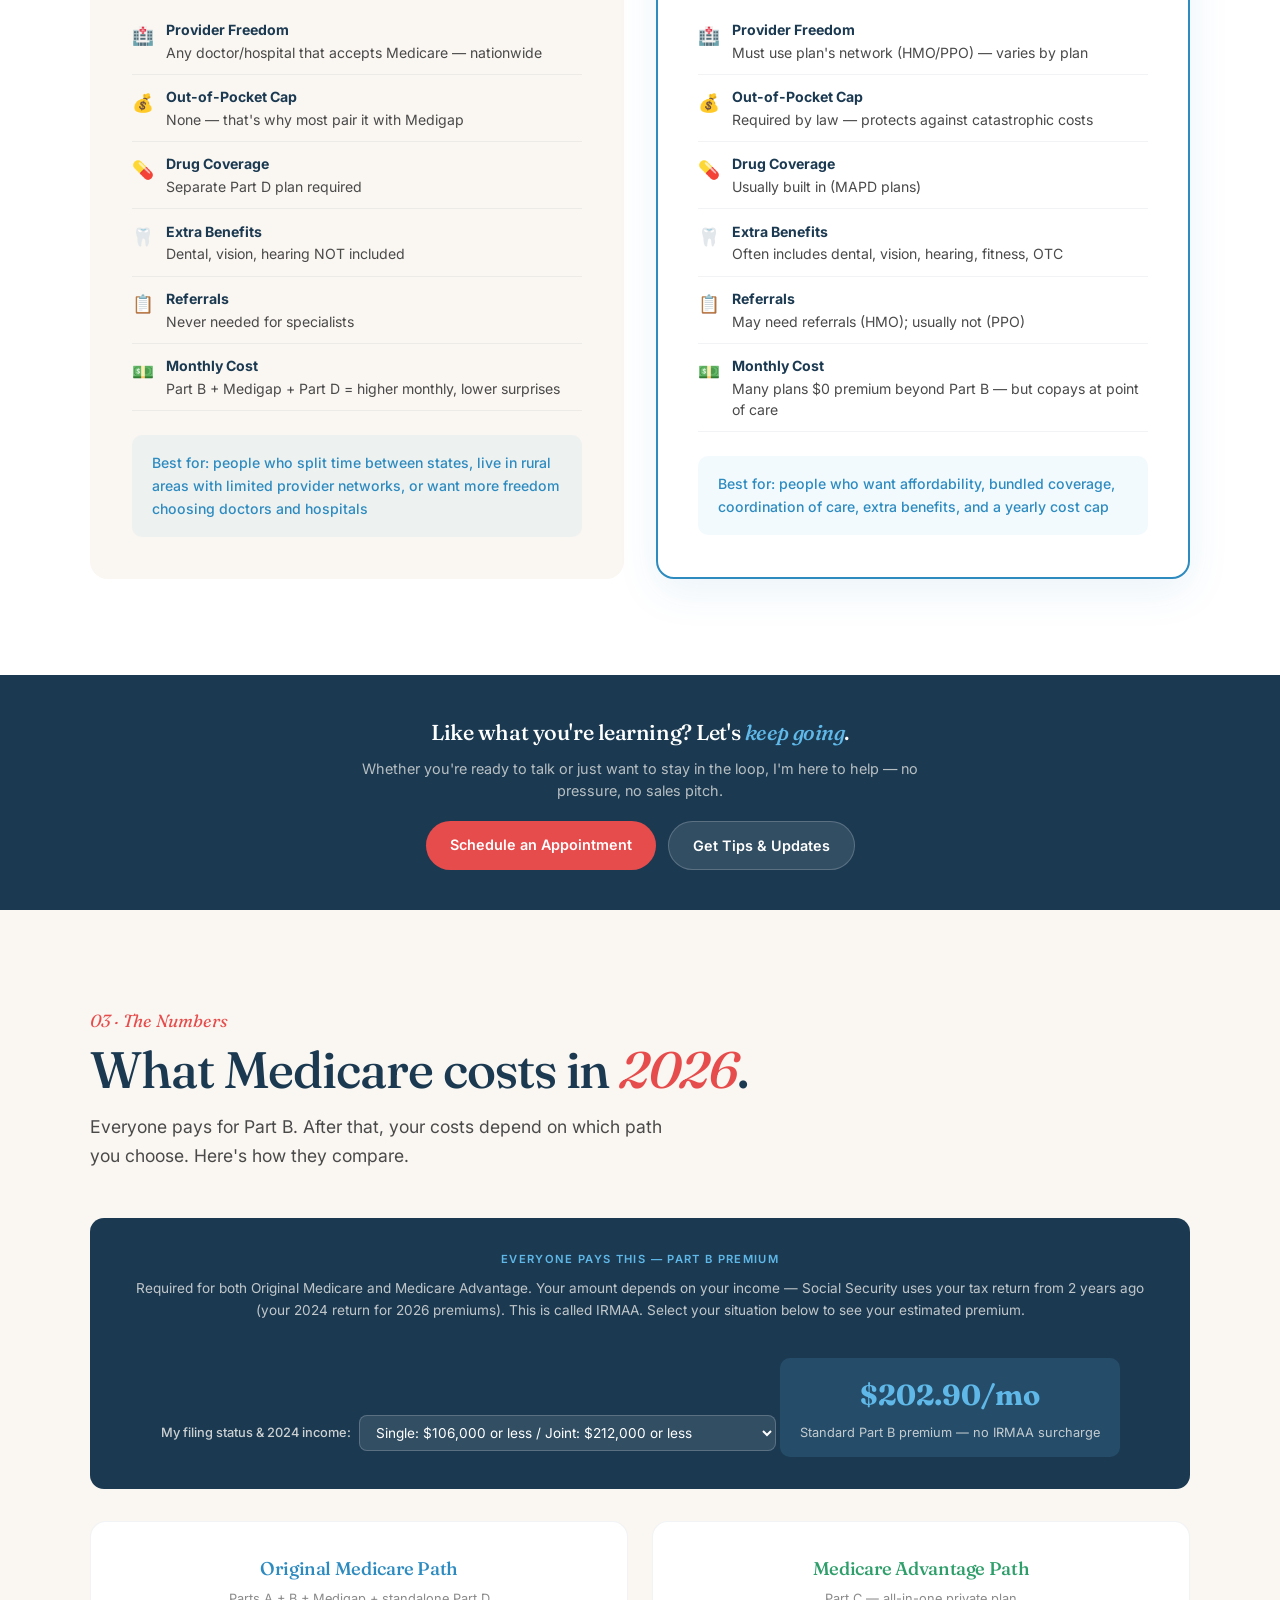
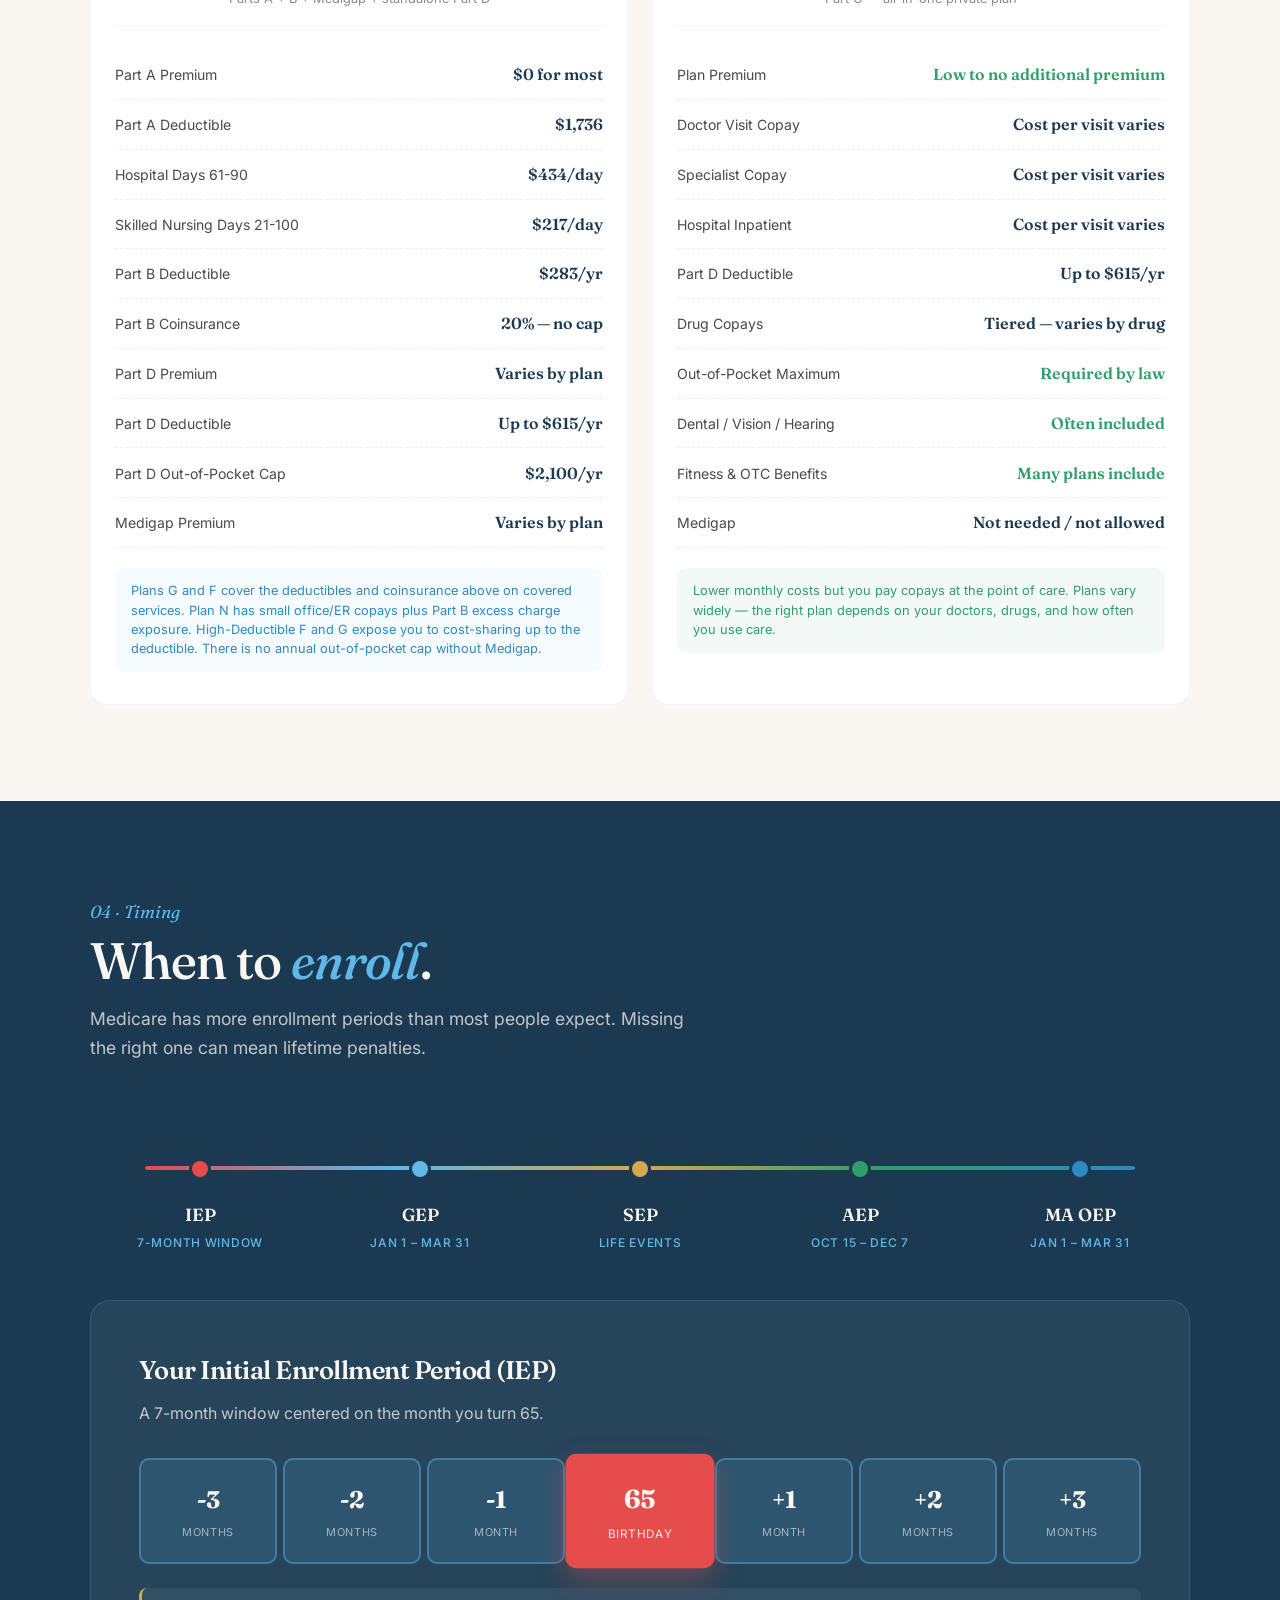
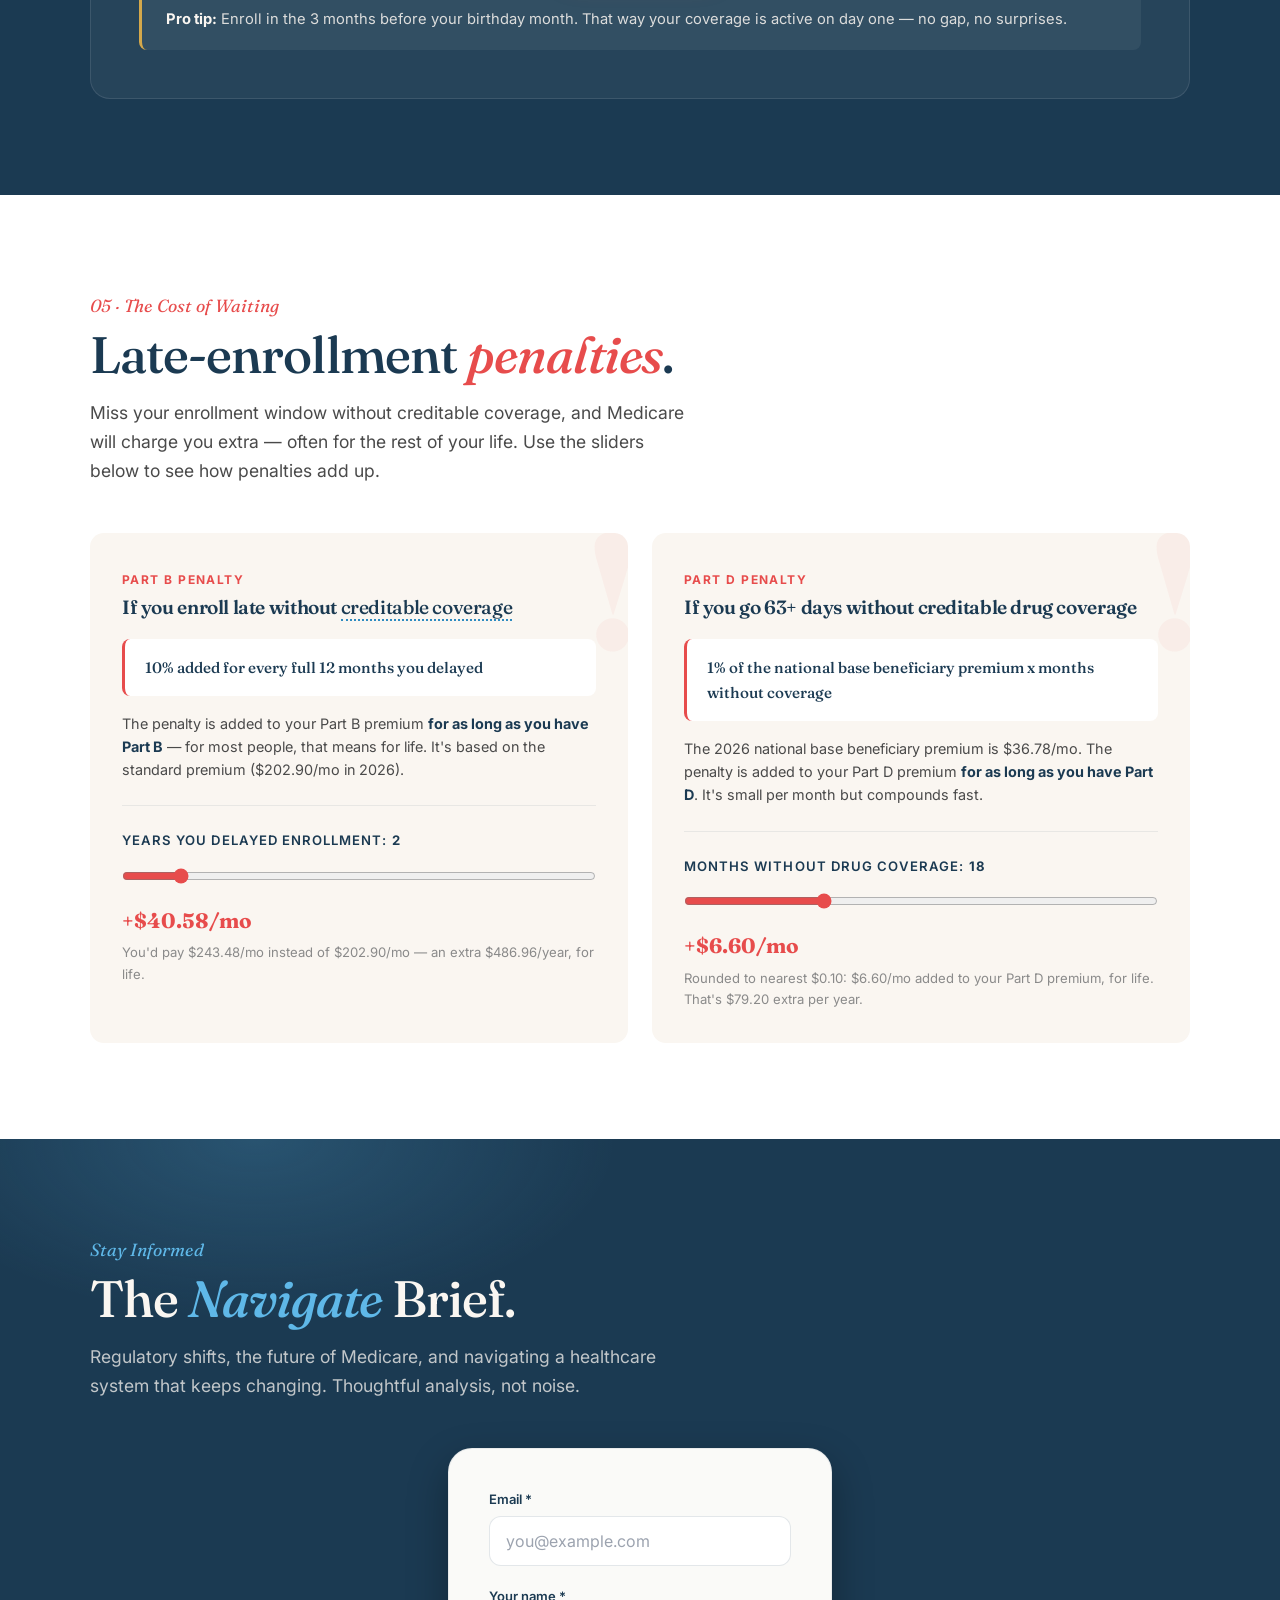
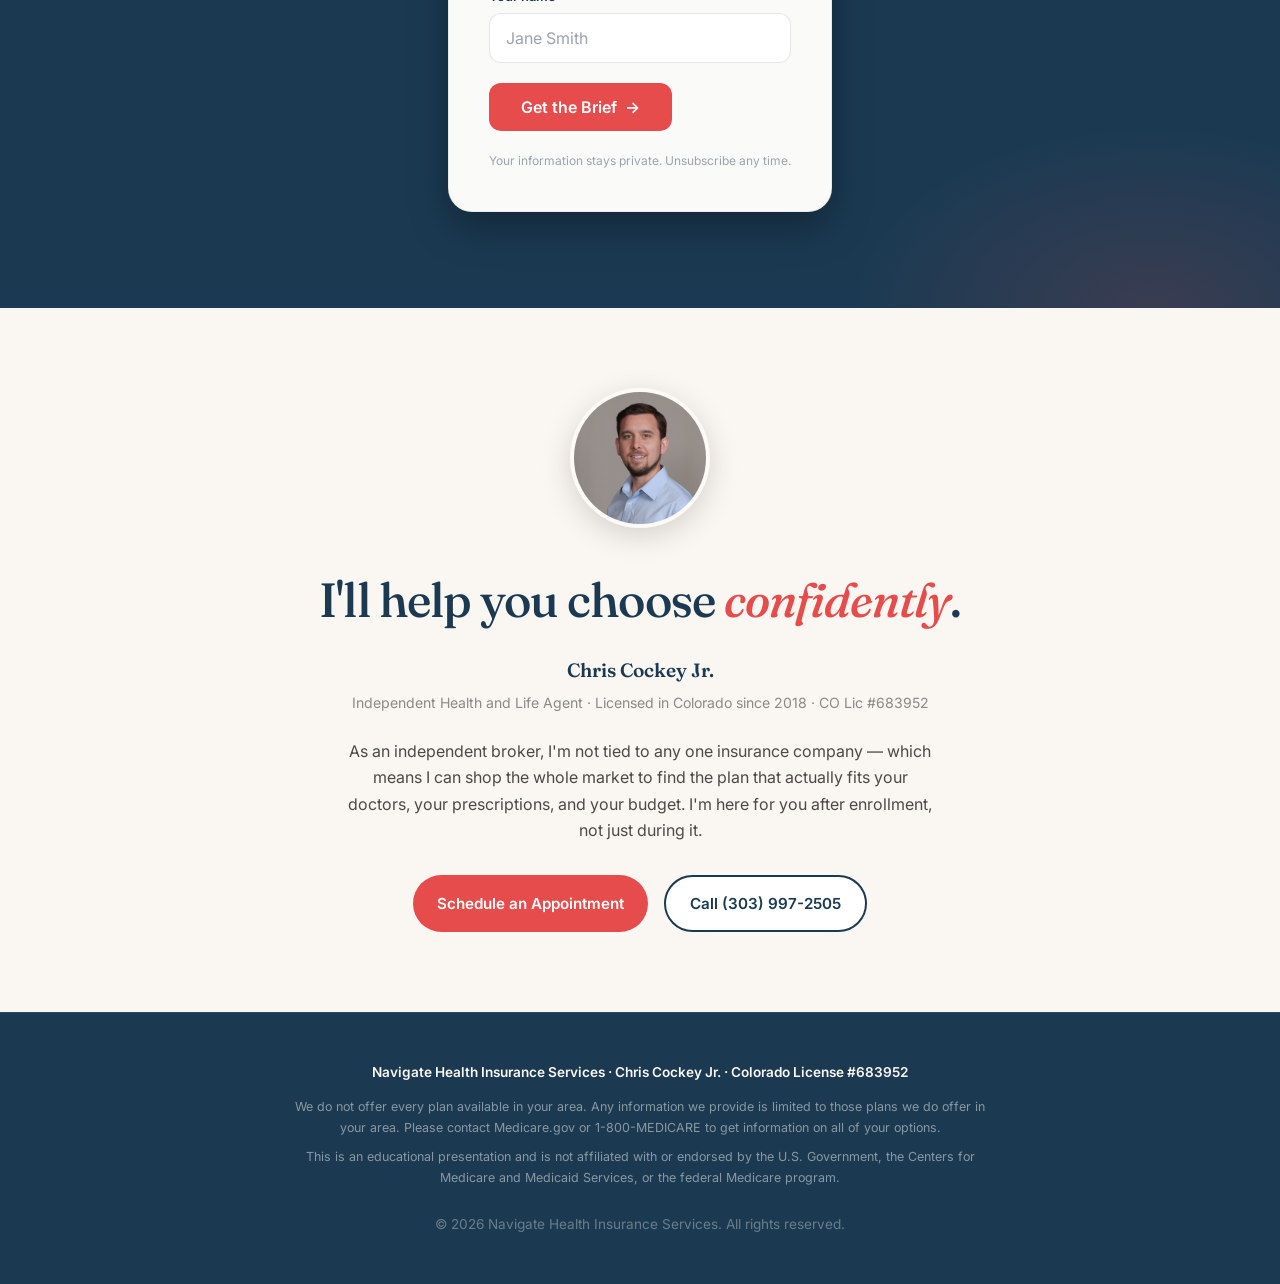
==== commit d9bfca01: "Fix JS syntax error: escape apostrophes in newsletter success message" ====
--- a/getting-started/index.html
+++ b/getting-started/index.html
@@ -1553,8 +1553,8 @@
     card.innerHTML =
       '<div class="nl-success">' +
         '<div class="nl-success__icon">✉</div>' +
-        '<h3>You're on the list!</h3>' +
-        '<p>Thanks' + (firstName ? ', ' + firstName : '') + '. Watch your inbox for The Navigate Brief — alerts, regulatory changes, and what's ahead for Medicare.</p>' +
+        '<h3>You&rsquo;re on the list!</h3>' +
+        '<p>Thanks' + (firstName ? ', ' + firstName : '') + '. Watch your inbox for The Navigate Brief — alerts, regulatory changes, and what&rsquo;s ahead for Medicare.</p>' +
       '</div>';
   }
 }
